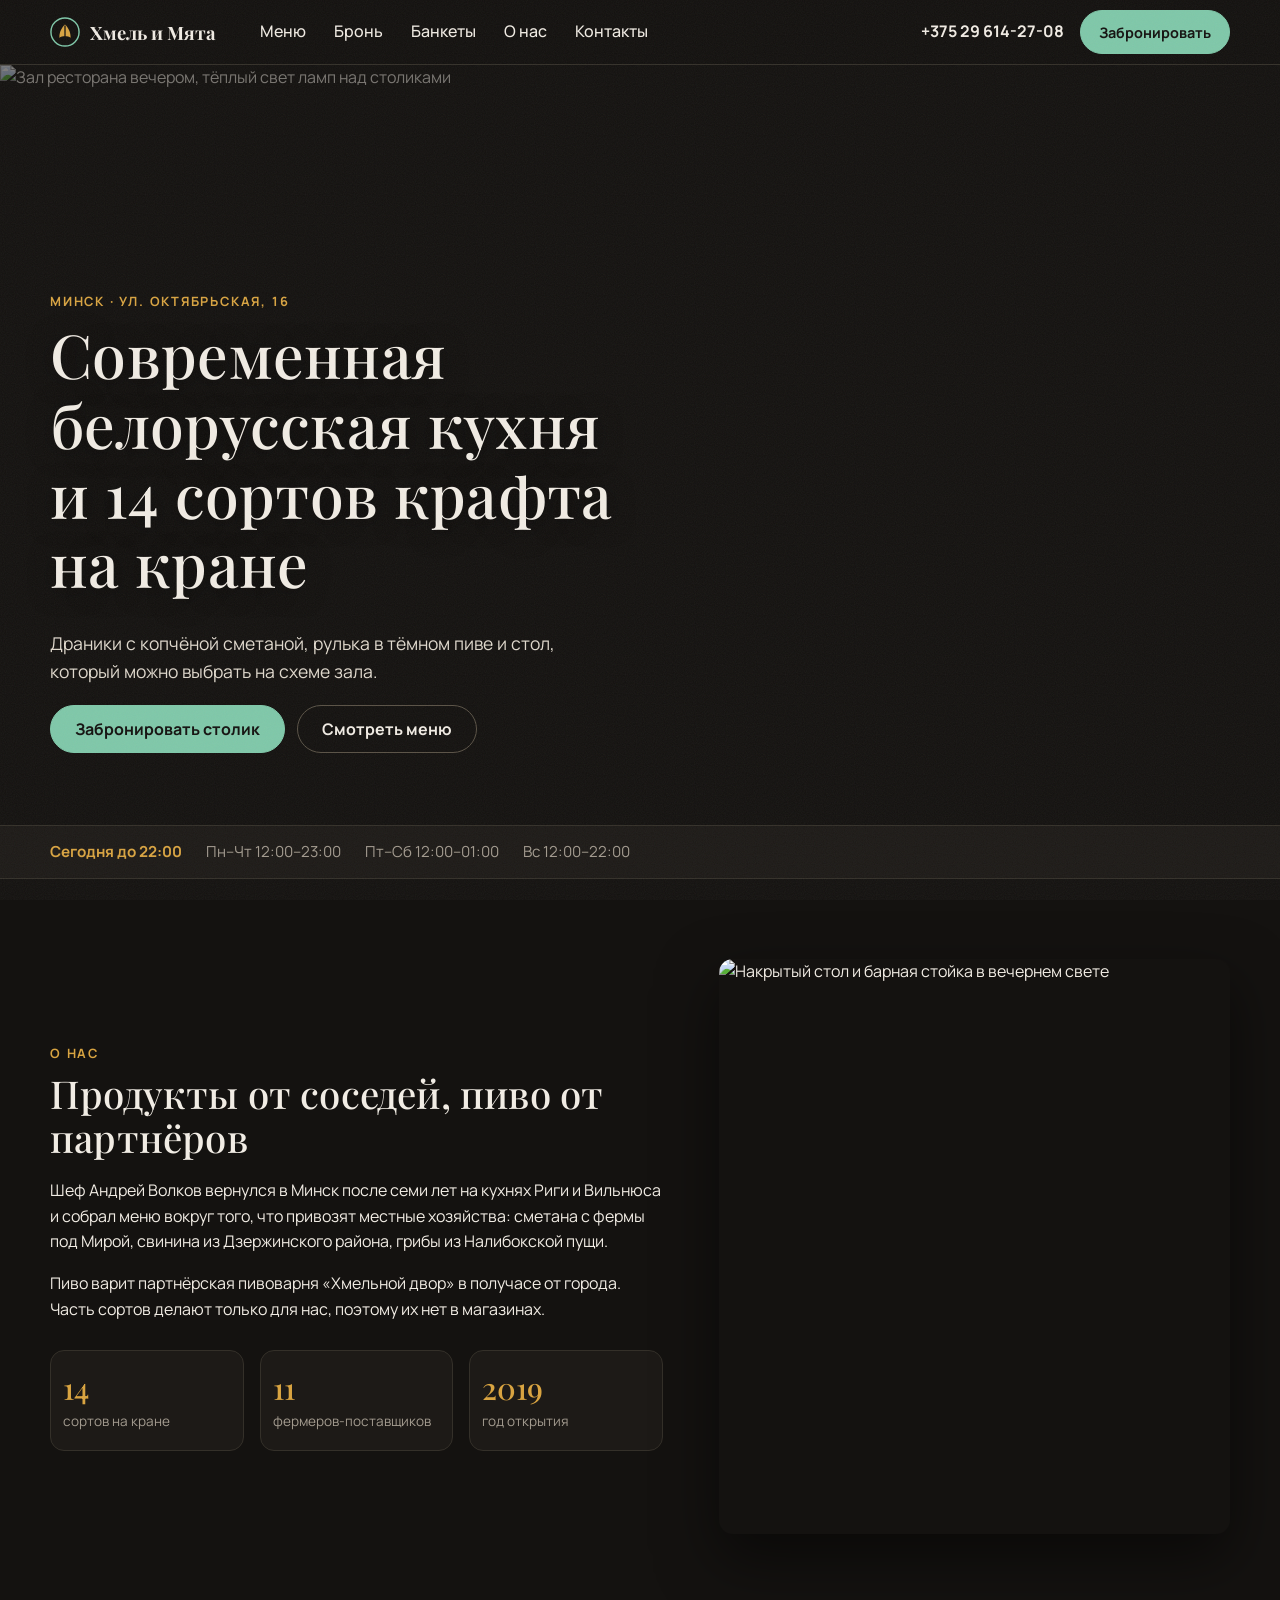
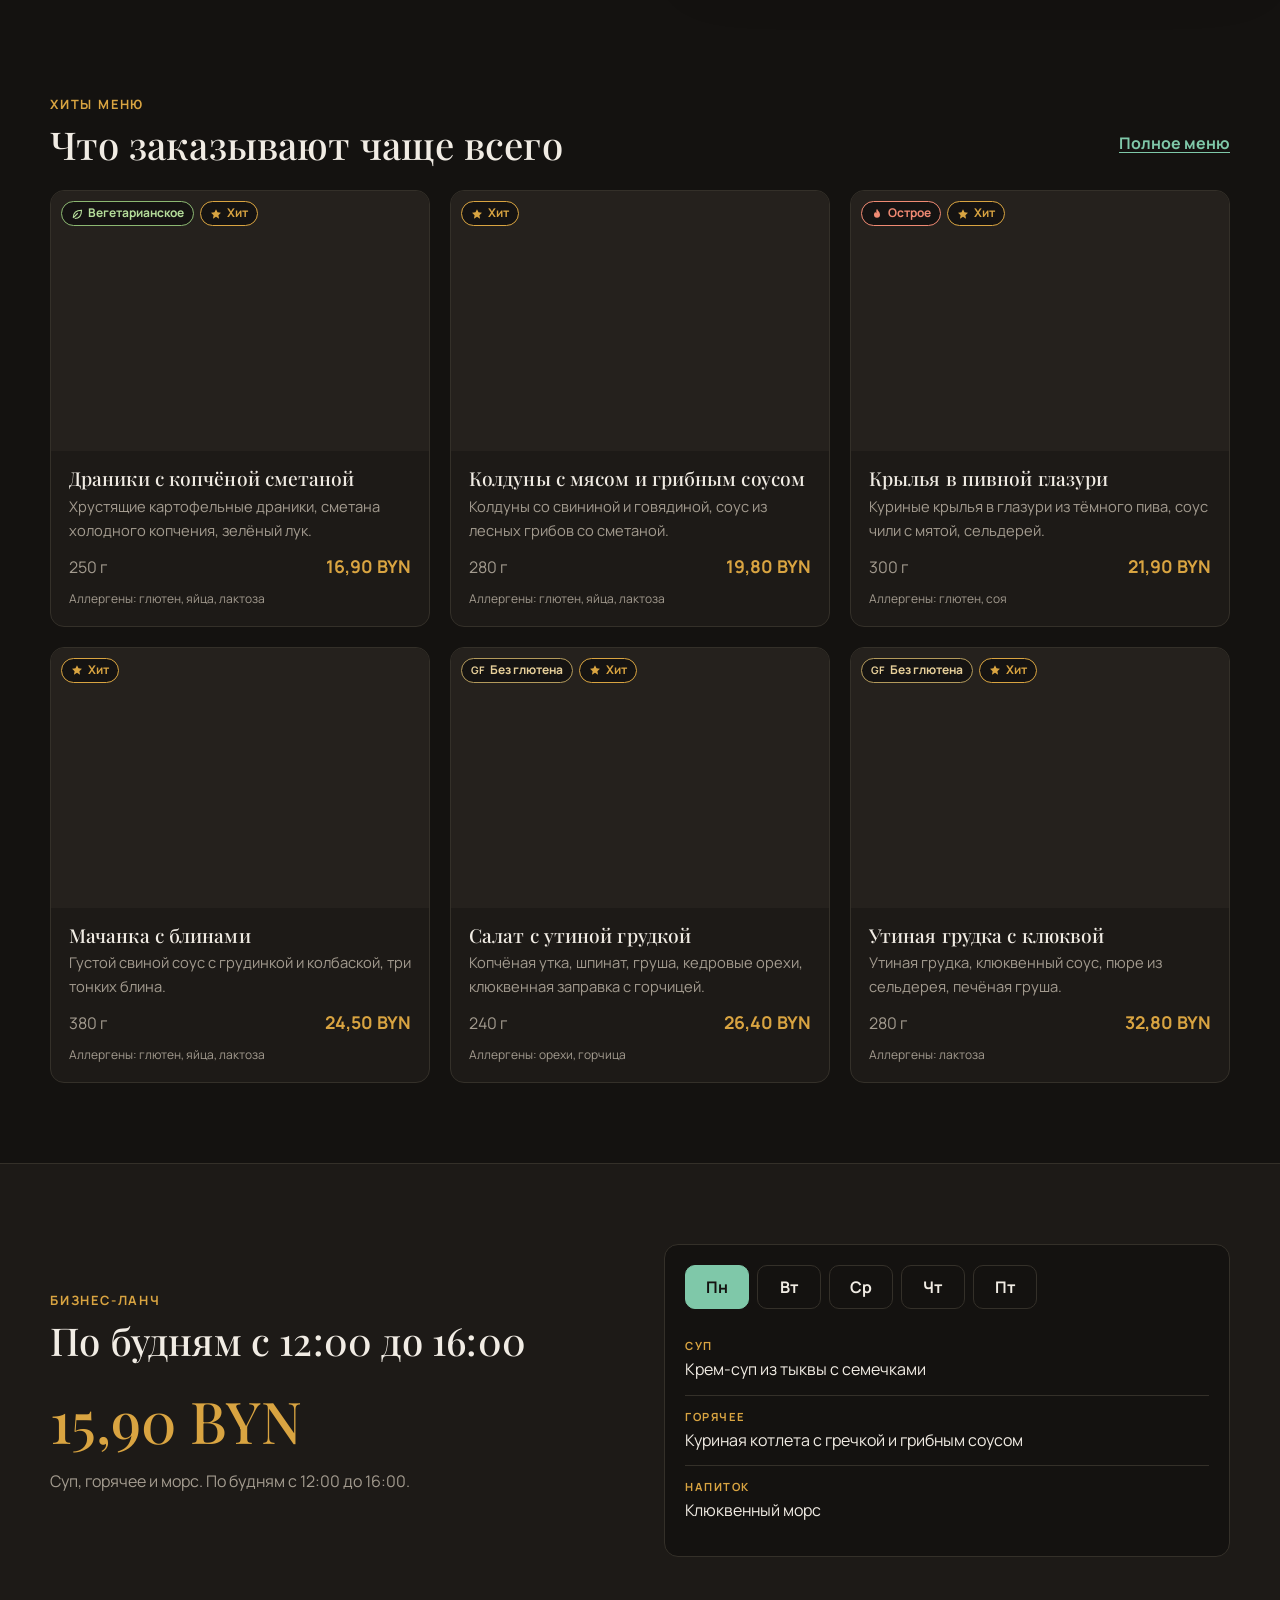
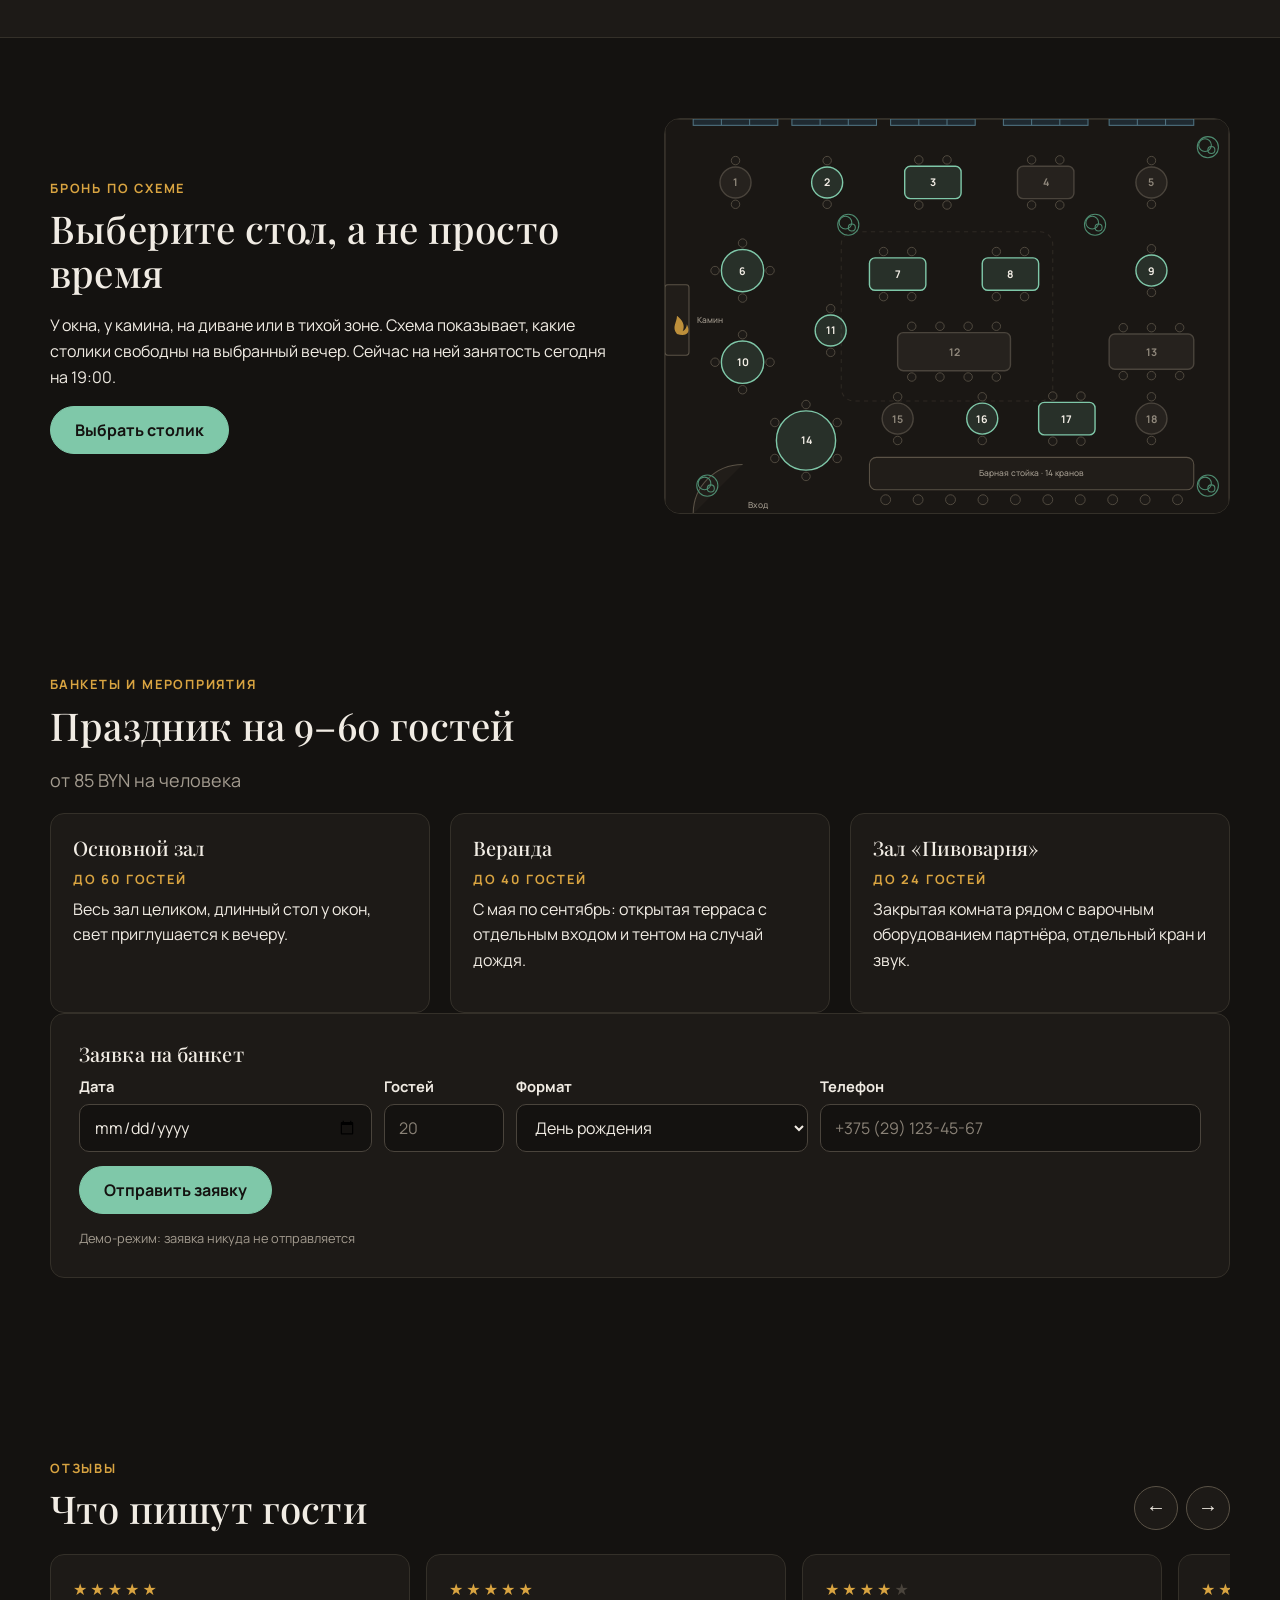
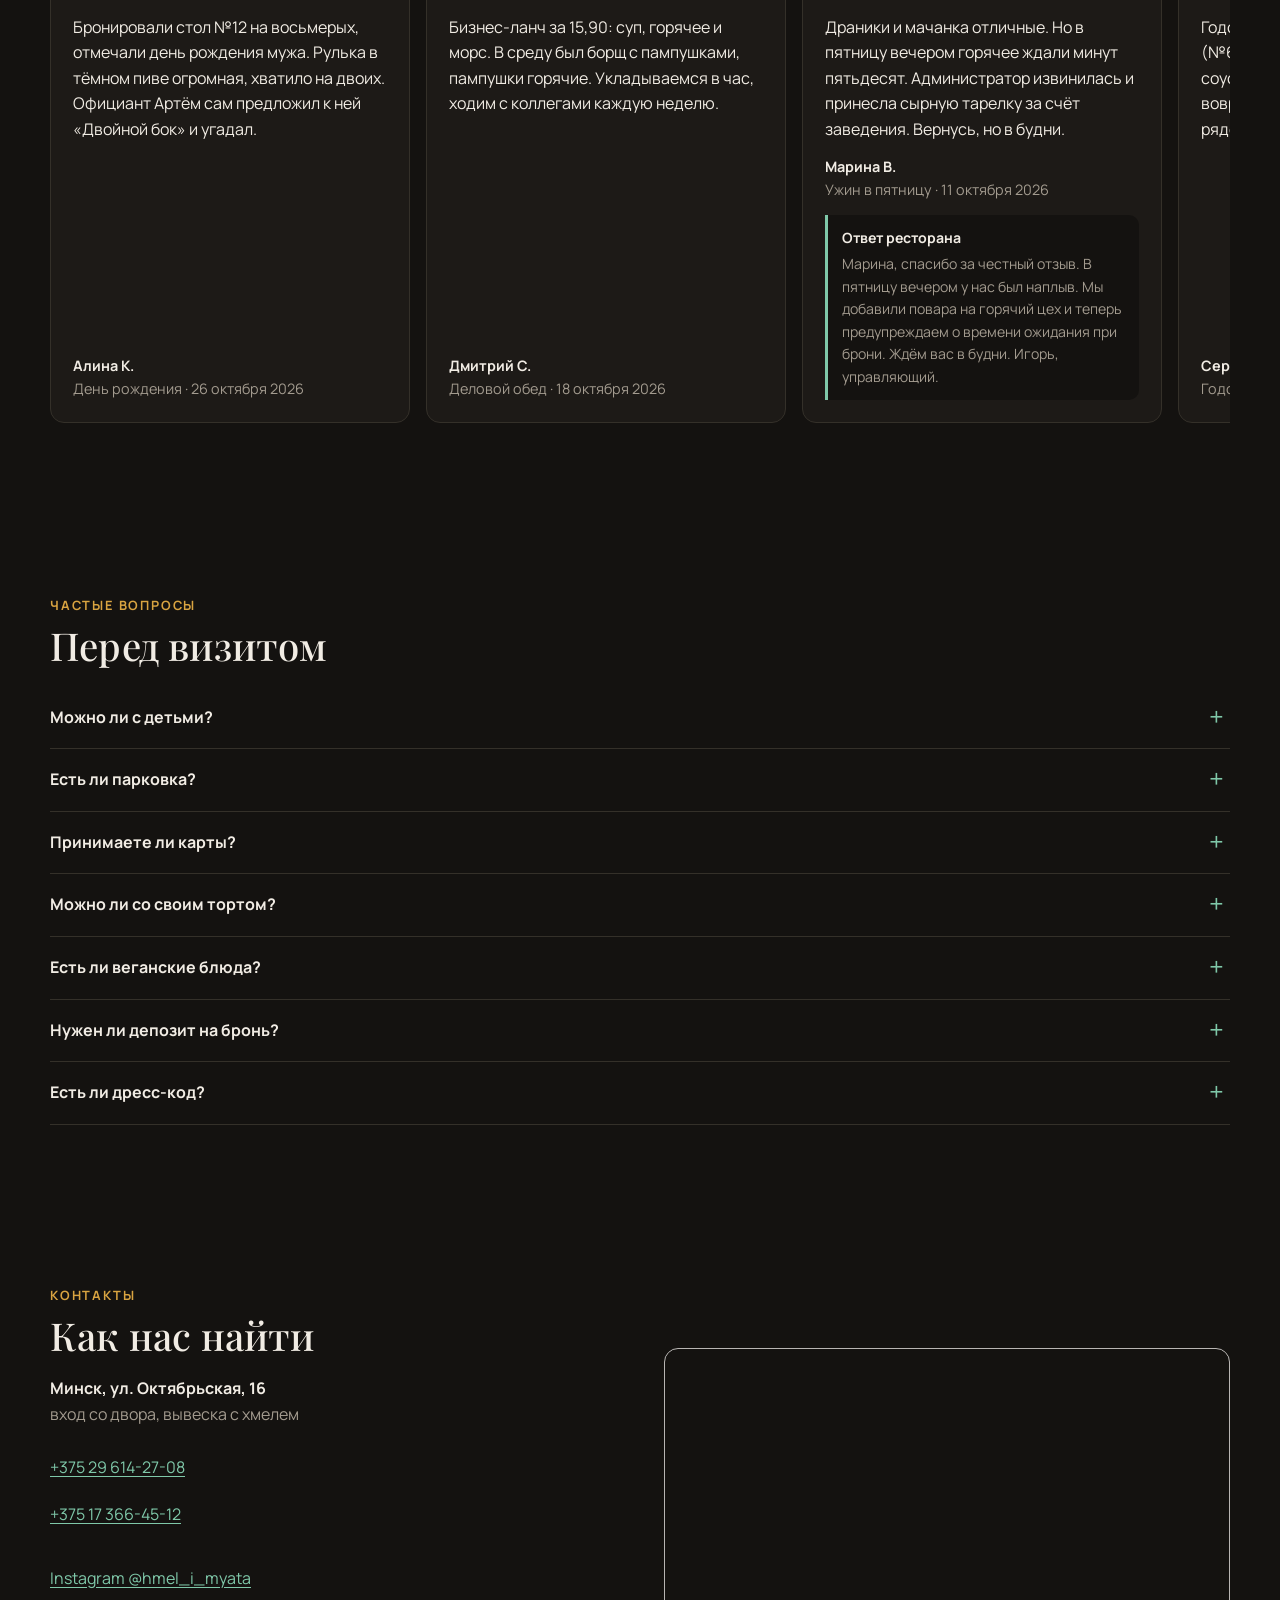
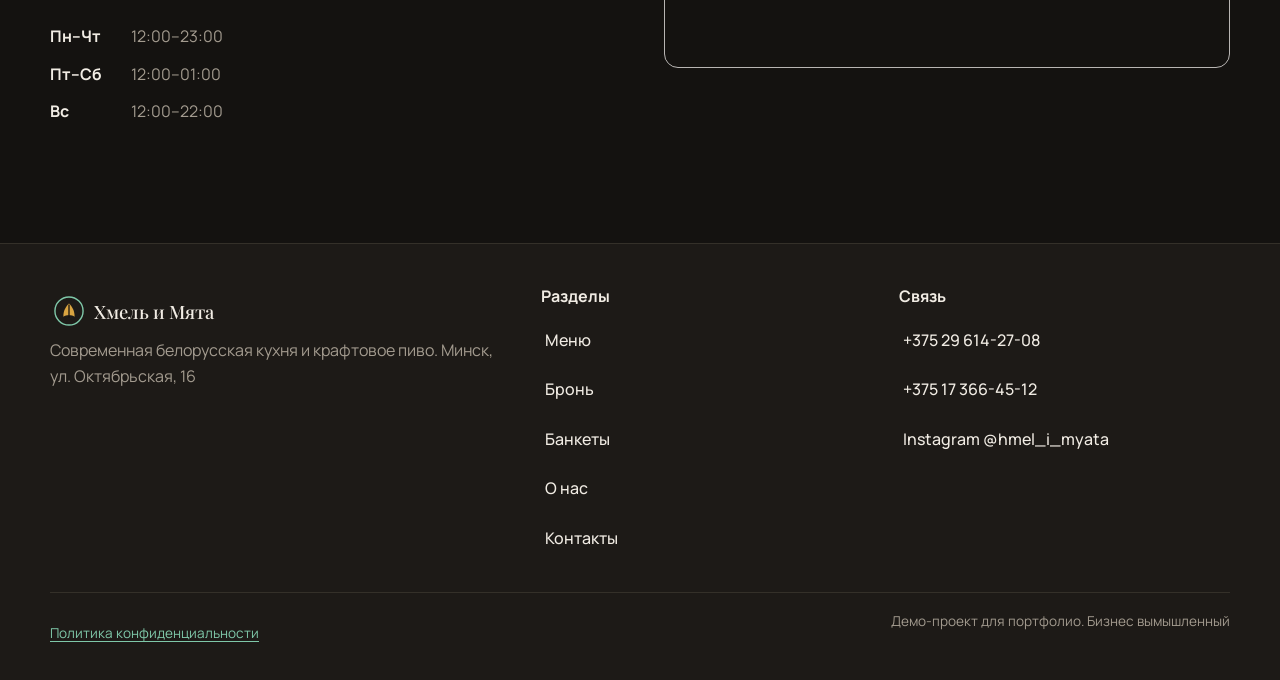
==== index.html @ 2d889b0d "Хмель и Мята: сайт ресторана с бронью по схеме зала (демо)" ====
<!doctype html>
<html lang="ru">
<head>
<meta charset="utf-8">
<meta name="viewport" content="width=device-width, initial-scale=1">
<title>Хмель и Мята — белорусская кухня и крафтовое пиво в Минске</title>
<meta name="description" content="Ресторан «Хмель и Мята» в Минске: современная белорусская кухня, 14 сортов крафтового пива на кране, бизнес-ланч и бронирование столика по схеме зала.">
<link rel="canonical" href="https://nkorshun-restaurant.netlify.app/">
<meta property="og:type" content="restaurant">
<meta property="og:locale" content="ru_RU">
<meta property="og:site_name" content="Хмель и Мята">
<meta property="og:title" content="Хмель и Мята — белорусская кухня и крафтовое пиво">
<meta property="og:description" content="14 сортов крафта на кране, современная белорусская кухня и бронь столика по схеме зала.">
<meta property="og:url" content="https://nkorshun-restaurant.netlify.app/">
<meta property="og:image" content="https://images.unsplash.com/photo-1517248135467-4c7edcad34c4?auto=format&fit=crop&w=1200&h=630&q=70">
<meta name="theme-color" content="#141210">
<link rel="icon" href="favicon.svg" type="image/svg+xml">
<link rel="preconnect" href="https://fonts.googleapis.com">
<link rel="preconnect" href="https://fonts.gstatic.com" crossorigin>
<link rel="stylesheet" href="https://fonts.googleapis.com/css2?family=Manrope:wght@400;500;700&family=Playfair+Display:wght@500;700&display=swap">
<link rel="stylesheet" href="css/styles.css">
<script type="application/ld+json">{"@context":"https://schema.org","@type":"Restaurant","name":"Хмель и Мята","url":"https://nkorshun-restaurant.netlify.app/","image":"https://images.unsplash.com/photo-1517248135467-4c7edcad34c4?auto=format&fit=crop&w=1200&h=630&q=70","servesCuisine":["Белорусская","Европейская"],"priceRange":"BYN 25-60","telephone":"+375296142708","address":{"@type":"PostalAddress","streetAddress":"ул. Октябрьская, 16","addressLocality":"Минск","addressCountry":"BY"},"geo":{"@type":"GeoCoordinates","latitude":53.9055,"longitude":27.564},"openingHoursSpecification":[{"@type":"OpeningHoursSpecification","dayOfWeek":["Monday","Tuesday","Wednesday","Thursday"],"opens":"12:00","closes":"23:00"},{"@type":"OpeningHoursSpecification","dayOfWeek":["Friday","Saturday"],"opens":"12:00","closes":"01:00"},{"@type":"OpeningHoursSpecification","dayOfWeek":"Sunday","opens":"12:00","closes":"22:00"}],"acceptsReservations":true,"hasMenu":{"@type":"Menu","name":"Меню","hasMenuSection":[{"@type":"MenuSection","name":"Холодные закуски","hasMenuItem":[{"@type":"MenuItem","name":"Сельдь с молодым картофелем","description":"Слабосолёная сельдь, тёплый картофель, красный лук, укроп, масло с горчицей.","offers":{"@type":"Offer","price":"14.20","priceCurrency":"BYN"}},{"@type":"MenuItem","name":"Сало домашнего посола","description":"Сало с чесноком и перцем, ржаной хлеб, зернистая горчица, маринованные огурцы.","offers":{"@type":"Offer","price":"13.60","priceCurrency":"BYN"}},{"@type":"MenuItem","name":"Рулет из свиной шейки с хреном","description":"Шейка, запечённая в горчице и травах, домашний хрен, квашеная капуста.","offers":{"@type":"Offer","price":"17.40","priceCurrency":"BYN"}},{"@type":"MenuItem","name":"Паштет из куриной печени","description":"Печень, сливочное масло, брусничное конфи, поджаренные тосты из ржаного хлеба.","offers":{"@type":"Offer","price":"15.80","priceCurrency":"BYN"}},{"@type":"MenuItem","name":"Запечённая свёкла с козьим сыром","description":"Свёкла, козий сыр, грецкий орех, мёд, листья руколы.","offers":{"@type":"Offer","price":"15.30","priceCurrency":"BYN"}},{"@type":"MenuItem","name":"Сырная тарелка","description":"Три белорусских сыра, мёд, виноград, грецкий орех, ржаные хлебцы.","offers":{"@type":"Offer","price":"28.90","priceCurrency":"BYN"}}]},{"@type":"MenuSection","name":"Горячие закуски","hasMenuItem":[{"@type":"MenuItem","name":"Драники с копчёной сметаной","description":"Хрустящие картофельные драники, сметана холодного копчения, зелёный лук.","offers":{"@type":"Offer","price":"16.90","priceCurrency":"BYN"}},{"@type":"MenuItem","name":"Драники с форелью","description":"Драники, слабосолёная форель, сметана с укропом, каперсы.","offers":{"@type":"Offer","price":"27.40","priceCurrency":"BYN"}},{"@type":"MenuItem","name":"Колдуны с мясом и грибным соусом","description":"Колдуны со свининой и говядиной, соус из лесных грибов со сметаной.","offers":{"@type":"Offer","price":"19.80","priceCurrency":"BYN"}},{"@type":"MenuItem","name":"Грибы в сметане в горшочке","description":"Шампиньоны и вёшенки, сметана, лук, запечённые под сырной корочкой.","offers":{"@type":"Offer","price":"15.60","priceCurrency":"BYN"}},{"@type":"MenuItem","name":"Крылья в пивной глазури","description":"Куриные крылья в глазури из тёмного пива, соус чили с мятой, сельдерей.","offers":{"@type":"Offer","price":"21.90","priceCurrency":"BYN"}},{"@type":"MenuItem","name":"Зразы с лесными грибами","description":"Картофельные зразы, начинка из грибов с луком, сметанный соус.","offers":{"@type":"Offer","price":"17.10","priceCurrency":"BYN"}}]},{"@type":"MenuSection","name":"Супы","hasMenuItem":[{"@type":"MenuItem","name":"Холодник со сметаной","description":"Свекольный кефирный суп, огурец, редис, укроп, варёное яйцо, горячий картофель.","offers":{"@type":"Offer","price":"11.40","priceCurrency":"BYN"}},{"@type":"MenuItem","name":"Мачанка с блинами","description":"Густой свиной соус с грудинкой и колбаской, три тонких блина.","offers":{"@type":"Offer","price":"24.50","priceCurrency":"BYN"}},{"@type":"MenuItem","name":"Борщ с пампушками","description":"Говяжий бульон, свёкла, томлёная говядина, чесночные пампушки, сметана.","offers":{"@type":"Offer","price":"13.90","priceCurrency":"BYN"}},{"@type":"MenuItem","name":"Крем-суп из белых грибов","description":"Белые грибы, сливки, картофель, трюфельное масло, гренки.","offers":{"@type":"Offer","price":"12.80","priceCurrency":"BYN"}},{"@type":"MenuItem","name":"Домашняя куриная лапша","description":"Бульон из фермерской курицы, яичная лапша, морковь, зелень.","offers":{"@type":"Offer","price":"11.10","priceCurrency":"BYN"}}]},{"@type":"MenuSection","name":"Салаты","hasMenuItem":[{"@type":"MenuItem","name":"Салат с утиной грудкой","description":"Копчёная утка, шпинат, груша, кедровые орехи, клюквенная заправка с горчицей.","offers":{"@type":"Offer","price":"26.40","priceCurrency":"BYN"}},{"@type":"MenuItem","name":"Тёплый салат с овощами и нутом","description":"Запечённые морковь, цукини, перец, нут, лимонная заправка, зелень.","offers":{"@type":"Offer","price":"18.50","priceCurrency":"BYN"}},{"@type":"MenuItem","name":"Цезарь с курицей","description":"Куриная грудка на гриле, ромэн, пармезан, гренки, соус цезарь.","offers":{"@type":"Offer","price":"20.30","priceCurrency":"BYN"}},{"@type":"MenuItem","name":"Салат с печёной тыквой","description":"Тыква, руккола, семечки, вяленая клюква, бальзамическая заправка.","offers":{"@type":"Offer","price":"17.20","priceCurrency":"BYN"}}]},{"@type":"MenuSection","name":"Горячее","hasMenuItem":[{"@type":"MenuItem","name":"Утиная грудка с клюквой","description":"Утиная грудка, клюквенный соус, пюре из сельдерея, печёная груша.","offers":{"@type":"Offer","price":"32.80","priceCurrency":"BYN"}},{"@type":"MenuItem","name":"Свиная рулька в тёмном пиве","description":"Рулька, томлёная 6 часов в тёмном пиве, тушёная капуста, горчица.","offers":{"@type":"Offer","price":"36.90","priceCurrency":"BYN"}},{"@type":"MenuItem","name":"Говяжья щека с корнеплодами","description":"Щека, томлёная в красном вине, пюре из пастернака и моркови.","offers":{"@type":"Offer","price":"33.40","priceCurrency":"BYN"}},{"@type":"MenuItem","name":"Судак с укропным маслом","description":"Филе судака, картофельное конфи, укропное масло, икра щуки.","offers":{"@type":"Offer","price":"31.20","priceCurrency":"BYN"}},{"@type":"MenuItem","name":"Кролик в сметане","description":"Кролик, тушёный со сметаной и луком, пюре с жареным луком.","offers":{"@type":"Offer","price":"30.50","priceCurrency":"BYN"}},{"@type":"MenuItem","name":"Куриная ножка су-вид с гречкой","description":"Куриная ножка 8 часов при низкой температуре, гречка с белыми грибами.","offers":{"@type":"Offer","price":"21.70","priceCurrency":"BYN"}},{"@type":"MenuItem","name":"Мраморная говядина на углях","description":"Стейк из белорусской мраморной говядины, печёный картофель, соус из зелёного перца.","offers":{"@type":"Offer","price":"49.90","priceCurrency":"BYN"}},{"@type":"MenuItem","name":"Перловка с лесными грибами","description":"Перловка, белые грибы и лисички, печёная тыква, жареный лук.","offers":{"@type":"Offer","price":"17.80","priceCurrency":"BYN"}},{"@type":"MenuItem","name":"Цветная капуста с ромеско","description":"Стейк из цветной капусты на гриле, соус ромеско из миндаля и печёного перца.","offers":{"@type":"Offer","price":"19.60","priceCurrency":"BYN"}}]},{"@type":"MenuSection","name":"Бургеры и паста","hasMenuItem":[{"@type":"MenuItem","name":"Бургер «Хмель»","description":"Котлета из говядины, чеддер, карамелизированный лук, пивной соус, картофель по-деревенски.","offers":{"@type":"Offer","price":"26.90","priceCurrency":"BYN"}},{"@type":"MenuItem","name":"Острый куриный бургер","description":"Куриное бедро в хрустящей панировке, соус чили, маринованные огурцы, капуста.","offers":{"@type":"Offer","price":"22.40","priceCurrency":"BYN"}},{"@type":"MenuItem","name":"Веганский бургер со свёклой","description":"Котлета из свёклы и нута, авокадо, томат, веганский майонез.","offers":{"@type":"Offer","price":"21.30","priceCurrency":"BYN"}},{"@type":"MenuItem","name":"Паста с белыми грибами","description":"Тальятелле, белые грибы, сливочный соус, пармезан.","offers":{"@type":"Offer","price":"23.60","priceCurrency":"BYN"}},{"@type":"MenuItem","name":"Паста с томлёной уткой","description":"Паппарделле, утиная ножка, вяленые томаты, розмарин.","offers":{"@type":"Offer","price":"25.20","priceCurrency":"BYN"}},{"@type":"MenuItem","name":"Тальятелле с креветками","description":"Тигровые креветки, чеснок, чили, томатный соус, петрушка.","offers":{"@type":"Offer","price":"28.40","priceCurrency":"BYN"}}]},{"@type":"MenuSection","name":"Десерты","hasMenuItem":[{"@type":"MenuItem","name":"Сырники с брусничным вареньем","description":"Сырники из фермерского творога, брусничное варенье, сметана.","offers":{"@type":"Offer","price":"13.20","priceCurrency":"BYN"}},{"@type":"MenuItem","name":"Медовик на ржаной муке","description":"Тонкие коржи, сметанный крем, мёд, грецкий орех.","offers":{"@type":"Offer","price":"11.90","priceCurrency":"BYN"}},{"@type":"MenuItem","name":"Яблочный штрудель","description":"Яблоки с корицей, тонкое тесто, ванильное мороженое.","offers":{"@type":"Offer","price":"12.60","priceCurrency":"BYN"}},{"@type":"MenuItem","name":"Крем-брюле с мятой","description":"Ванильный крем, карамельная корочка, мятное масло.","offers":{"@type":"Offer","price":"11.30","priceCurrency":"BYN"}},{"@type":"MenuItem","name":"Шоколадный фондан","description":"Горячий шоколадный кекс с жидкой серединой, мороженое из сливок.","offers":{"@type":"Offer","price":"14.70","priceCurrency":"BYN"}},{"@type":"MenuItem","name":"Сорбет из чёрной смородины","description":"Сорбет из смородины и мяты, без молочных продуктов.","offers":{"@type":"Offer","price":"8.90","priceCurrency":"BYN"}}]}]}}</script>
</head>
<body data-page="home">
<header class="header" id="site-header"></header>
<main id="main">

<section class="hero">
  <img class="hero__img" src="https://images.unsplash.com/photo-1517248135467-4c7edcad34c4?auto=format&fit=crop&w=1600&h=1000&q=70" alt="Зал ресторана вечером, тёплый свет ламп над столиками" width="1600" height="1000" fetchpriority="high">
  <div class="wrap hero__in">
    <p class="eyebrow">Минск · ул. Октябрьская, 16</p>
    <h1>Современная белорусская кухня и 14 сортов крафта на кране</h1>
    <p class="hero__lead">Драники с копчёной сметаной, рулька в тёмном пиве и стол, который можно выбрать на схеме зала.</p>
    <div class="btn-row">
      <a class="btn" href="booking.html">Забронировать столик</a>
      <a class="btn btn--ghost" href="menu.html">Смотреть меню</a>
    </div>
  </div>
</section>

<section class="hoursbar" aria-label="Часы работы">
  <div class="wrap hoursbar__in">
    <strong id="today" class="hoursbar__today">Сегодня до 23:00</strong>
    <span>Пн–Чт 12:00–23:00</span><span>Пт–Сб 12:00–01:00</span><span>Вс 12:00–22:00</span>
  </div>
</section>

<section class="section wrap about" id="about" data-reveal>
  <div class="about__text">
    <p class="eyebrow">О нас</p>
    <h2>Продукты от соседей, пиво от партнёров</h2>
    <p>Шеф Андрей Волков вернулся в Минск после семи лет на кухнях Риги и Вильнюса и собрал меню вокруг того, что привозят местные хозяйства: сметана с фермы под Мирой, свинина из Дзержинского района, грибы из Налибокской пущи.</p>
    <p>Пиво варит партнёрская пивоварня «Хмельной двор» в получасе от города. Часть сортов делают только для нас, поэтому их нет в магазинах.</p>
    <ul class="facts">
      <li><strong>14</strong><span>сортов на кране</span></li>
      <li><strong>11</strong><span>фермеров-поставщиков</span></li>
      <li><strong>2019</strong><span>год открытия</span></li>
    </ul>
  </div>
  <img class="about__img" src="https://images.unsplash.com/photo-1559339352-11d035aa65de?auto=format&fit=crop&w=800&h=900&q=70" alt="Накрытый стол и барная стойка в вечернем свете" width="800" height="900" loading="lazy">
</section>

<section class="section wrap" id="hits" data-reveal>
  <div class="section__head"><div><p class="eyebrow">Хиты меню</p><h2>Что заказывают чаще всего</h2></div><a class="link" href="menu.html">Полное меню</a></div>
  <div class="grid" id="hits-grid"></div>
</section>

<section class="section lunch" id="lunch" data-reveal>
  <div class="wrap lunch__in">
    <div>
      <p class="eyebrow">Бизнес-ланч</p>
      <h2>По будням с 12:00 до 16:00</h2>
      <p class="lunch__price" id="lunch-price">15,90 BYN</p>
      <p class="muted" id="lunch-note"></p>
    </div>
    <div class="lunch__card">
      <div role="tablist" aria-label="День недели" id="lunch-tabs" class="tabs"></div>
      <div role="tabpanel" id="lunch-panel" tabindex="0"></div>
    </div>
  </div>
</section>

<section class="section wrap preview" id="floor-section" data-reveal>
  <div class="preview__text">
    <p class="eyebrow">Бронь по схеме</p>
    <h2>Выберите стол, а не просто время</h2>
    <p>У окна, у камина, на диване или в тихой зоне. Схема показывает, какие столики свободны на выбранный вечер. Сейчас на ней занятость сегодня на 19:00.</p>
    <a class="btn" href="booking.html">Выбрать столик</a>
  </div>
  <div id="floor-preview" class="preview__floor"></div>
</section>

<section class="section wrap" id="banquets" data-reveal>
  <p class="eyebrow">Банкеты и мероприятия</p>
  <h2>Праздник на 9–60 гостей</h2>
  <p class="lead" id="banquet-from">от 85 BYN на человека</p>
  <div class="grid grid--3" id="banquet-halls"></div>
  <form class="form panel" id="banquet-form" novalidate>
    <h3>Заявка на банкет</h3>
    <div class="form__row">
      <label>Дата<input type="date" id="b-date" aria-describedby="b-date-err" required></label>
      <label>Гостей<input type="number" id="b-guests" min="9" max="60" inputmode="numeric" placeholder="20" aria-describedby="b-guests-err" required></label>
      <label>Формат<select id="b-format"></select></label>
      <label>Телефон<input type="tel" id="b-phone" inputmode="tel" autocomplete="tel" placeholder="+375 (29) 123-45-67" aria-describedby="b-phone-err" required></label>
    </div>
    <p class="err" id="b-date-err" role="alert"></p><p class="err" id="b-guests-err" role="alert"></p><p class="err" id="b-phone-err" role="alert"></p>
    <button class="btn" type="submit">Отправить заявку</button>
    <p class="demo">Демо-режим: заявка никуда не отправляется</p>
    <p class="ok" id="banquet-ok" role="status" hidden></p>
  </form>
</section>

<section class="section wrap" id="reviews-section" data-reveal>
  <div class="section__head"><div><p class="eyebrow">Отзывы</p><h2>Что пишут гости</h2></div>
    <div class="arrows"><button type="button" class="round" data-rv="-1" aria-label="Назад">&larr;</button><button type="button" class="round" data-rv="1" aria-label="Вперёд">&rarr;</button></div></div>
  <div class="reviews" id="reviews" tabindex="0" role="region" aria-label="Отзывы гостей, прокручиваются по горизонтали"></div>
</section>

<section class="section wrap faq" id="faq-section" data-reveal>
  <p class="eyebrow">Частые вопросы</p>
  <h2>Перед визитом</h2>
  <div id="faq"></div>
</section>

<section class="section wrap contacts" id="contacts" data-reveal>
  <div>
    <p class="eyebrow">Контакты</p>
    <h2>Как нас найти</h2>
    <address>
      <p><strong>Минск, ул. Октябрьская, 16</strong><br><span class="muted">вход со двора, вывеска с хмелем</span></p>
      <p><a href="tel:+375296142708">+375 29 614-27-08</a><br><a href="tel:+375173664512">+375 17 366-45-12</a></p>
      <p><a href="https://www.instagram.com/" target="_blank" rel="noopener noreferrer">Instagram @hmel_i_myata</a></p>
    </address>
    <table class="hours"><caption class="sr-only">Часы работы</caption><tbody>
      <tr><th scope="row">Пн–Чт</th><td>12:00–23:00</td></tr>
      <tr><th scope="row">Пт–Сб</th><td>12:00–01:00</td></tr>
      <tr><th scope="row">Вс</th><td>12:00–22:00</td></tr>
    </tbody></table>
  </div>
  <iframe class="map" title="Карта OpenStreetMap: ул. Октябрьская, 16, Минск" loading="lazy" src="https://www.openstreetmap.org/export/embed.html?bbox=27.5500%2C53.8990%2C27.5780%2C53.9120&amp;layer=mapnik&amp;marker=53.9055%2C27.5640"></iframe>
</section>

</main>
<footer class="footer" id="site-footer"></footer>
<script type="module" src="js/home.js"></script>
</body>
</html>
---- css/styles.css ----
/* Хмель и Мята: тёмный тёплый вечер. Mobile-first: 480 / 768 / 1024 / 1280 */
:root {
  --bg: #141210; --surface: #1d1a17; --surface2: #25211d; --line: #343029;
  --text: #f1ece4; --muted: #a39b8f; --mint: #7fc8a9; --amber: #d9a441; --danger: #f08a73;
  --serif: "Playfair Display", Georgia, "Times New Roman", serif;
  --sans: "Manrope", system-ui, -apple-system, "Segoe UI", Arial, sans-serif;
  --hh: 64px; --r: 14px;
}
*, *::before, *::after { box-sizing: border-box; }
html { scroll-behavior: smooth; overflow-x: clip; -webkit-text-size-adjust: 100%; }
body { margin: 0; background: var(--bg); color: var(--text); font: 400 1rem/1.6 var(--sans); overflow-x: clip; }
body::before { /* лёгкая зернистость фона */
  content: ""; position: fixed; inset: 0; z-index: 100; pointer-events: none; opacity: .06;
  background-image: url("data:image/svg+xml,%3Csvg xmlns='http://www.w3.org/2000/svg' width='160' height='160'%3E%3Cfilter id='n'%3E%3CfeTurbulence type='fractalNoise' baseFrequency='.9' numOctaves='2' stitchTiles='stitch'/%3E%3C/filter%3E%3Crect width='100%25' height='100%25' filter='url(%23n)'/%3E%3C/svg%3E");
}
body.no-scroll { overflow: hidden; }
img, svg { max-width: 100%; }
a { color: var(--mint); text-underline-offset: 3px; }
a:hover { color: #a5ddc5; }
h1, h2, h3 { font-family: var(--serif); font-weight: 500; line-height: 1.15; margin: 0 0 .5em; letter-spacing: .005em; }
h1 { font-size: clamp(2rem, 7vw, 3.8rem); }
h2 { font-size: clamp(1.6rem, 4.5vw, 2.4rem); }
h3, .h3 { font-size: 1.25rem; font-family: var(--serif); }
p { margin: 0 0 1em; }
:focus-visible { outline: 3px solid var(--amber); outline-offset: 2px; border-radius: 4px; }
.wrap { width: min(1180px, calc(100% - 32px)); margin-inline: auto; }
.muted { color: var(--muted); }
.small { font-size: .875rem; }
.sr-only { position: absolute; width: 1px; height: 1px; overflow: hidden; clip: rect(0 0 0 0); white-space: nowrap; }
.eyebrow { font-size: .8rem; letter-spacing: .14em; text-transform: uppercase; color: var(--amber); font-weight: 700; margin: 0 0 .6em; }
.lead { font-size: 1.125rem; color: var(--muted); max-width: 60ch; }
.skip { position: absolute; left: 8px; top: -60px; background: var(--amber); color: #141210; padding: 10px 14px; border-radius: 8px; z-index: 300; }
.skip:focus { top: 8px; }
.link-btn { background: none; border: 0; padding: 12px 0; color: var(--mint); text-decoration: underline; text-underline-offset: 3px; font: inherit; cursor: pointer; }
.link { font-weight: 700; display: inline-block; padding: 10px 0; }

/* кнопки */
.btn { display: inline-flex; align-items: center; justify-content: center; min-height: 48px; padding: 0 24px; border-radius: 999px; border: 1.5px solid var(--mint); background: var(--mint); color: #141210; font: 700 1rem var(--sans); text-decoration: none; cursor: pointer; transition: background .2s, transform .2s, box-shadow .2s; }
.btn:hover { background: #9bd9bf; color: #141210; box-shadow: 0 6px 24px rgba(127, 200, 169, .25); transform: translateY(-1px); }
.btn--ghost { background: transparent; color: var(--text); border-color: #5a5246; }
.btn--ghost:hover { background: var(--surface2); color: var(--text); box-shadow: none; }
.btn--sm { min-height: 44px; padding: 0 18px; font-size: .9rem; }
.btn:disabled { opacity: .45; cursor: not-allowed; transform: none; box-shadow: none; }
.btn-row { display: flex; flex-wrap: wrap; gap: 12px; margin-top: 20px; }
.btn-row--split { justify-content: space-between; }
.round { width: 44px; height: 44px; border-radius: 50%; border: 1.5px solid #5a5246; background: var(--surface); color: var(--text); font-size: 1.25rem; cursor: pointer; }
.round:hover:not(:disabled) { border-color: var(--mint); }
.round:disabled { opacity: .35; cursor: not-allowed; }

/* шапка */
.header { position: sticky; top: 0; z-index: 50; background: rgba(20, 18, 16, .92); backdrop-filter: blur(10px); border-bottom: 1px solid var(--line); }
.header__in { width: min(1180px, calc(100% - 32px)); margin-inline: auto; height: var(--hh); display: flex; align-items: center; gap: 16px; }
.logo { display: inline-flex; align-items: center; min-height: 44px; gap: 10px; color: var(--text); text-decoration: none; font: 700 1.15rem var(--serif); white-space: nowrap; }
.logo:hover { color: var(--text); }
.nav { display: none; position: absolute; top: var(--hh); left: 0; right: 0; flex-direction: column; background: var(--surface); border-bottom: 1px solid var(--line); padding: 8px 16px 16px; }
.nav.open { display: flex; }
.nav a, .footer__in a { color: var(--text); text-decoration: none; padding: 12px 4px; font-weight: 500; }
.nav a:hover, .nav a[aria-current] { color: var(--mint); }
.header__tel { display: none; color: var(--text); text-decoration: none; font-weight: 700; white-space: nowrap; }
.header__cta { margin-left: auto; }
.burger { flex: none; width: 44px; height: 44px; border: 1px solid var(--line); border-radius: 10px; background: transparent; display: grid; place-content: center; gap: 5px; cursor: pointer; }
.burger span { display: block; width: 20px; height: 2px; background: var(--text); }

/* hero */
.hero { position: relative; min-height: min(86vh, 760px); display: flex; align-items: flex-end; padding: 96px 0 48px; isolation: isolate; }
.hero__img { position: absolute; inset: 0; width: 100%; height: 100%; object-fit: cover; z-index: -2; }
.hero::after { content: ""; position: absolute; inset: 0; z-index: -1; background: linear-gradient(180deg, rgba(20, 18, 16, .55) 0%, rgba(20, 18, 16, .55) 40%, var(--bg) 100%); }
.hero__in { max-width: 1180px; }
.hero h1 { max-width: 16ch; text-shadow: 0 2px 24px rgba(0, 0, 0, .5); }
.hero__lead { font-size: 1.1rem; max-width: 52ch; color: #e0d9cd; }
.hoursbar { background: var(--surface); border-block: 1px solid var(--line); }
.hoursbar__in { display: flex; flex-wrap: wrap; gap: 6px 24px; padding: 14px 0; color: var(--muted); font-size: .95rem; }
.hoursbar__today { color: var(--amber); }

/* секции */
.section { padding: 56px 0; }
.section__head { display: flex; justify-content: space-between; align-items: flex-end; gap: 16px; flex-wrap: wrap; margin-bottom: 24px; }
.section__head h2 { margin: 0; }
@media (scripting: enabled) {
  [data-reveal] { opacity: 0; transform: translateY(28px); transition: opacity .8s ease, transform .8s ease; }
  [data-reveal].in { opacity: 1; transform: none; }
}
.about { display: grid; gap: 28px; }
.about__img { width: 100%; height: auto; border-radius: var(--r); box-shadow: 0 24px 60px rgba(0, 0, 0, .5); aspect-ratio: 8 / 9; object-fit: cover; }
.facts { list-style: none; padding: 0; margin: 28px 0 0; display: grid; grid-template-columns: repeat(3, 1fr); gap: 12px; }
.facts li { background: var(--surface); border: 1px solid var(--line); border-radius: var(--r); padding: 16px 12px; }
.facts strong { display: block; font: 500 1.9rem var(--serif); color: var(--amber); }
.facts span { color: var(--muted); font-size: .85rem; }

/* сетки и карточки */
.grid { display: grid; gap: 20px; grid-template-columns: 1fr; }
.card { background: var(--surface); border: 1px solid var(--line); border-radius: var(--r); padding: 22px; }
.dish { position: relative; display: flex; flex-direction: column; background: var(--surface); border: 1px solid var(--line); border-radius: var(--r); overflow: hidden; transition: transform .3s, box-shadow .3s, border-color .3s; }
.dish:hover, .dish:focus-within { transform: translateY(-4px); border-color: #4a443c; box-shadow: 0 18px 40px rgba(0, 0, 0, .45), 0 0 0 1px rgba(217, 164, 65, .15); }
.dish__img { position: relative; aspect-ratio: 16 / 11; overflow: hidden; background: var(--surface2); }
.dish__img img { width: 100%; height: 100%; object-fit: cover; transition: transform .6s; }
.dish:hover .dish__img img { transform: scale(1.06); }
.img-fail { visibility: hidden; }
.dish__tags { position: absolute; left: 10px; top: 10px; right: 10px; display: flex; flex-wrap: wrap; gap: 6px; }
.dish__tags--static { position: static; margin-bottom: 12px; }
.tag { display: inline-flex; align-items: center; gap: 5px; padding: 3px 9px; border-radius: 999px; background: rgba(20, 18, 16, .88); border: 1px solid #5a5246; font-size: .75rem; font-weight: 700; line-height: 1.4; }
.tag b { font-size: .65rem; letter-spacing: .04em; }
.tag--hit { color: var(--amber); border-color: var(--amber); }
.tag--new { color: var(--mint); border-color: var(--mint); }
.tag--spicy { color: var(--danger); border-color: var(--danger); }
.tag--veg, .tag--vegan { color: #b5dd9a; border-color: #8cb872; }
.tag--gf { color: #e6cf9a; border-color: #b39a5c; }
.dish__body { padding: 16px 18px 18px; display: flex; flex-direction: column; flex: 1; }
.dish__body h3 { margin: 0 0 .3em; font-size: 1.2rem; }
.dish__open { all: unset; cursor: pointer; }
.dish__open::after { content: ""; position: absolute; inset: 0; }
.dish__open:focus-visible { outline: 3px solid var(--amber); outline-offset: 4px; }
.dish__desc { color: var(--muted); font-size: .92rem; flex: 1; margin-bottom: .8em; }
.dish__meta { display: flex; justify-content: space-between; align-items: baseline; gap: 12px; margin: 0 0 .5em; }
.price { font: 700 1.1rem var(--sans); color: var(--amber); white-space: nowrap; }
.dish__all { font-size: .75rem; color: var(--muted); margin: 0; }

/* бизнес-ланч */
.lunch { background: var(--surface); border-block: 1px solid var(--line); }
.lunch__in { display: grid; gap: 28px; }
.lunch__price { font: 500 clamp(2.4rem, 8vw, 3.6rem) var(--serif); color: var(--amber); margin: 0 0 .2em; }
.lunch__card { background: var(--bg); border: 1px solid var(--line); border-radius: var(--r); padding: 20px; }
.tabs { display: flex; gap: 8px; margin-bottom: 16px; }
.tabs [role=tab] { flex: 1; min-width: 44px; min-height: 44px; border-radius: 10px; border: 1px solid var(--line); background: transparent; color: var(--text); font: 700 1rem var(--sans); cursor: pointer; }
.tabs [role=tab][aria-selected=true] { background: var(--mint); color: #141210; border-color: var(--mint); }
.lunch__list { list-style: none; padding: 0; margin: 0; }
.lunch__list li { padding: 12px 0; border-bottom: 1px solid var(--line); }
.lunch__list li:last-child { border: 0; }
.lunch__list .eyebrow { display: block; margin: 0 0 2px; font-size: .7rem; }

/* превью схемы */
.preview { display: grid; gap: 28px; align-items: center; }

/* формы */
.panel { background: var(--surface); border: 1px solid var(--line); border-radius: var(--r); padding: 22px; margin-bottom: 20px; }
.form label, .fs { display: block; font-weight: 700; font-size: .92rem; margin-bottom: 14px; }
.form__row { display: grid; gap: 12px; grid-template-columns: 1fr; }
input, select, textarea { display: block; width: 100%; min-height: 48px; margin-top: 6px; padding: 10px 14px; background: var(--bg); color: var(--text); border: 1.5px solid #4a443c; border-radius: 10px; font: 400 1rem var(--sans); }
textarea { resize: vertical; }
input::placeholder, textarea::placeholder { color: #8a8277; }
input:hover, select:hover, textarea:hover { border-color: #6a6256; }
input[aria-invalid=true], textarea[aria-invalid=true] { border-color: var(--danger); }
.err { color: var(--danger); font-size: .85rem; min-height: 0; margin: -6px 0 10px; }
.err:empty { display: none; }
.ok { color: var(--mint); margin-top: 14px; }
.check { display: flex !important; gap: 12px; align-items: flex-start; font-weight: 400 !important; }
.check input { width: 22px; height: 22px; min-height: 0; margin: 2px 0 0; accent-color: var(--mint); flex: none; }
.demo { color: var(--muted); font-size: .8rem; margin: 14px 0 0; }
fieldset.fs { border: 0; padding: 0; margin: 0 0 22px; }
legend, .legend { padding: 0; font-weight: 700; font-size: .92rem; margin-bottom: 8px; }

/* отзывы */
.reviews { display: flex; gap: 16px; overflow-x: auto; scroll-snap-type: x mandatory; padding-bottom: 12px; -webkit-overflow-scrolling: touch; }
.review { flex: 0 0 min(86%, 380px); scroll-snap-align: start; background: var(--surface); border: 1px solid var(--line); border-radius: var(--r); padding: 22px; display: flex; flex-direction: column; }
.stars { color: var(--amber); letter-spacing: 3px; }
.stars__off { color: #4a443c; }
.review__text { flex: 1; margin: 12px 0; }
.review__who { margin: 0; display: flex; flex-direction: column; font-size: .9rem; }
.review__reply { margin-top: 14px; padding: 12px 14px; border-left: 3px solid var(--mint); background: var(--bg); border-radius: 0 10px 10px 0; font-size: .88rem; }
.review__reply p { margin: 4px 0 0; color: var(--muted); }
.arrows { display: flex; gap: 8px; }

/* FAQ */
.faq details { border-bottom: 1px solid var(--line); }
.faq summary { cursor: pointer; padding: 18px 40px 18px 0; font-weight: 700; list-style: none; position: relative; min-height: 48px; }
.faq summary::-webkit-details-marker { display: none; }
.faq summary::after { content: "+"; position: absolute; right: 6px; top: 12px; font: 400 1.6rem var(--sans); color: var(--mint); transition: transform .25s; }
.faq details[open] summary::after { transform: rotate(45deg); }
.faq details p { color: var(--muted); padding-bottom: 18px; max-width: 70ch; }

/* контакты */
.contacts { display: grid; gap: 28px; }
.contacts a { display: inline-block; padding: 11px 0; }
address { font-style: normal; }
.hours { border-collapse: collapse; margin-top: 8px; }
.hours th { text-align: left; padding: 6px 28px 6px 0; font-weight: 700; }
.hours td { color: var(--muted); }
.map { width: 100%; min-height: 320px; border: 1px solid var(--line); border-radius: var(--r); filter: grayscale(.4) invert(.9) hue-rotate(160deg) contrast(.85); }

/* футер */
.footer { margin-top: 32px; background: var(--surface); border-top: 1px solid var(--line); padding: 40px 0 24px; }
.footer__in { display: grid; gap: 28px; padding-bottom: 28px; }
.footer__in > div { display: flex; flex-direction: column; align-items: flex-start; }
.footer__h { font-weight: 700; margin: 0 0 6px; }
.footer__bottom { display: flex; flex-direction: column; gap: 8px; border-top: 1px solid var(--line); padding-top: 18px; color: var(--muted); font-size: .85rem; }

/* страницы */
.pagehead { padding: 40px 0 8px; }
.notfound { padding: 80px 0; min-height: 60vh; }

/* меню */
.filters { background: var(--surface); border: 1px solid var(--line); border-radius: var(--r); padding: 18px; margin-bottom: 20px; }
.filters__h { font-weight: 700; font-size: .85rem; margin: 14px 0 8px; color: var(--muted); }
.search input { margin: 0; }
.chips { display: flex; flex-wrap: wrap; gap: 8px; }
.chip { min-height: 44px; padding: 0 16px; border-radius: 999px; border: 1.5px solid #4a443c; background: transparent; color: var(--text); font: 500 .9rem var(--sans); cursor: pointer; transition: background .2s, border-color .2s; }
.chip:hover { border-color: var(--mint); }
.chip[aria-pressed=true], .slot[aria-pressed=true], .cal__day[aria-pressed=true], .seg[aria-pressed=true], .tbtn[aria-pressed=true] { background: var(--mint); color: #141210; border-color: var(--mint); }
[data-al][aria-pressed=true] { background: var(--danger); border-color: var(--danger); color: #141210; text-decoration: line-through; }
.filters__foot { display: flex; justify-content: space-between; gap: 12px; align-items: center; margin-top: 14px; flex-wrap: wrap; }
.filters__foot p { margin: 0; }
.catnav { position: sticky; top: var(--hh); z-index: 40; display: flex; gap: 8px; overflow-x: auto; padding: 10px 16px; background: rgba(20, 18, 16, .95); backdrop-filter: blur(8px); border-bottom: 1px solid var(--line); scrollbar-width: thin; }
.catnav a { flex: none; padding: 10px 16px; border-radius: 999px; color: var(--muted); text-decoration: none; font-weight: 700; font-size: .9rem; border: 1px solid transparent; white-space: nowrap; }
.catnav a[aria-current] { color: var(--amber); border-color: var(--amber); }
.menu-cat { padding-top: 32px; scroll-margin-top: 130px; }
#beer { scroll-margin-top: 130px; }
.empty { padding: 60px 0; text-align: center; color: var(--muted); }
.beer { background: var(--surface); border: 1px solid var(--line); border-radius: var(--r); padding: 18px; transition: border-color .3s; }
.beer:hover { border-color: var(--amber); }
.beer__top { display: flex; justify-content: space-between; align-items: baseline; gap: 10px; }
.beer h3 { margin: 0; font-size: 1.15rem; }
.beer__abv { color: var(--amber); font-weight: 700; }
.beer__price { display: flex; gap: 20px; margin: 10px 0 0; }
.beer__price b { color: var(--amber); margin-left: 4px; }

/* модалка */
.modal { position: fixed; inset: 0; z-index: 200; display: grid; place-items: center; padding: 16px; background: rgba(8, 7, 6, .78); overflow-y: auto; animation: fade .25s; }
.modal__box { position: relative; width: min(560px, 100%); max-height: calc(100vh - 32px); overflow-y: auto; background: var(--surface); border: 1px solid #4a443c; border-radius: 18px; padding: 24px; box-shadow: 0 30px 80px rgba(0, 0, 0, .6); animation: rise .3s; }
.modal__box--wide { width: min(880px, 100%); padding: 0; }
.modal__close { position: absolute; right: 10px; top: 10px; z-index: 2; width: 44px; height: 44px; border-radius: 50%; border: 0; background: rgba(20, 18, 16, .85); color: var(--text); font-size: 1.6rem; cursor: pointer; }
.modal__img { width: 100%; height: auto; display: block; aspect-ratio: 1000 / 640; object-fit: cover; }
.modal__text { padding: 22px; }
.modal__box--wide .modal__body { display: block; }
.pairing { background: var(--bg); border-left: 3px solid var(--amber); padding: 12px 16px; border-radius: 0 10px 10px 0; margin: 14px 0 18px; }
.pairing p { margin: 0 0 4px; }
@keyframes fade { from { opacity: 0; } }
@keyframes rise { from { opacity: 0; transform: translateY(16px); } }

/* бронирование */
.booking { display: grid; gap: 20px; padding-bottom: 32px; }
.steps { list-style: none; display: flex; gap: 6px; padding: 0; margin: 0 0 16px; counter-reset: s; }
.steps li { flex: 1; counter-increment: s; padding: 10px 6px; border-bottom: 3px solid var(--line); color: var(--muted); font-size: .85rem; font-weight: 700; text-align: center; }
.steps li::before { content: counter(s) ". "; }
.steps li.on { color: var(--amber); border-color: var(--amber); }
.steps li.done { color: var(--mint); border-color: var(--mint); }
.step[hidden], [hidden] { display: none !important; }
.cal { display: grid; grid-template-columns: repeat(7, 1fr); gap: 4px; }
.cal__h { text-align: center; font-size: .75rem; color: var(--muted); padding: 4px 0; text-transform: uppercase; }
.cal__day { min-height: 46px; border-radius: 10px; border: 1px solid var(--line); background: var(--bg); color: var(--text); font: 700 .95rem var(--sans); cursor: pointer; display: flex; flex-direction: column; align-items: center; justify-content: center; line-height: 1.1; padding: 2px; }
.cal__day small { font-size: .6rem; font-weight: 500; opacity: .85; text-transform: uppercase; }
.cal__day:hover:not(:disabled) { border-color: var(--mint); }
.cal__day:disabled { opacity: .3; cursor: not-allowed; border-color: transparent; }
.slots { display: flex; flex-wrap: wrap; gap: 8px; }
.slot { min-height: 44px; min-width: 72px; border-radius: 10px; border: 1.5px solid #4a443c; background: transparent; color: var(--text); font: 700 .95rem var(--sans); cursor: pointer; }
.slot:hover { border-color: var(--mint); }
.stepper { display: flex; align-items: center; gap: 16px; }
.stepper output { min-width: 2ch; text-align: center; font: 500 1.8rem var(--serif); }
.seg-row { display: flex; gap: 8px; flex-wrap: wrap; margin-bottom: 10px; }
.seg { min-height: 44px; padding: 0 20px; border-radius: 999px; border: 1.5px solid #4a443c; background: transparent; color: var(--text); font: 700 .95rem var(--sans); cursor: pointer; }
.seg[aria-disabled=true] { opacity: .5; cursor: not-allowed; }
.note { color: var(--amber); font-size: .9rem; margin: 0 0 10px; }
.note:empty { display: none; }
.legend-list { list-style: none; display: flex; flex-wrap: wrap; gap: 6px 18px; padding: 0; margin: 12px 0; font-size: .85rem; color: var(--muted); }
.dot { display: inline-block; width: 12px; height: 12px; border-radius: 50%; margin-right: 6px; vertical-align: -1px; border: 2px solid var(--mint); }
.dot--free { background: rgba(127, 200, 169, .25); }
.dot--sel { background: var(--amber); border-color: var(--amber); box-shadow: 0 0 8px var(--amber); }
.dot--busy { background: #26221e; border-color: #4a443c; }
.dot--dim { border-style: dashed; border-color: #5f7f70; }
.alt { margin-top: 16px; }
.alt summary { cursor: pointer; font-weight: 700; padding: 10px 0; min-height: 44px; }
.alt ul { list-style: none; padding: 0; margin: 0; display: grid; gap: 8px; }
.tbtn { width: 100%; min-height: 44px; padding: 8px 14px; text-align: left; border-radius: 10px; border: 1px solid var(--line); background: var(--bg); color: var(--text); font: 500 .92rem var(--sans); cursor: pointer; }
.tbtn:hover { border-color: var(--mint); }
.wish-foot { display: flex; justify-content: space-between; align-items: center; gap: 12px; flex-wrap: wrap; margin: -6px 0 14px; }
.sum { margin: 0 0 12px; }
.sum div { display: flex; justify-content: space-between; gap: 12px; padding: 9px 0; border-bottom: 1px solid var(--line); }
.sum dt { color: var(--muted); }
.sum dd { margin: 0; font-weight: 700; text-align: right; }
.deposit { background: var(--bg); border-left: 3px solid var(--amber); padding: 10px 14px; border-radius: 0 10px 10px 0; font-size: .9rem; margin: 0; }
.mine__list { list-style: none; padding: 0; margin: 0; }
.mine__list li { display: flex; justify-content: space-between; gap: 12px; padding: 8px 0; border-bottom: 1px solid var(--line); align-items: center; }

/* схема зала */
.floor { position: relative; background: #12100e; border: 1px solid var(--line); border-radius: 16px; overflow: hidden; }
.floor--live .floor__stage { touch-action: pan-y; }
.floor--live.zoomed .floor__stage { touch-action: none; cursor: grab; }
.floor__stage svg { display: block; width: 100%; height: auto; max-height: 80vh; }
.floor__tip { position: absolute; transform: translate(-50%, -100%); background: #000; color: var(--text); border: 1px solid #5a5246; padding: 6px 10px; border-radius: 8px; font-size: .8rem; white-space: nowrap; pointer-events: none; z-index: 3; }
.floor__ctrl { position: absolute; right: 10px; bottom: 10px; display: flex; flex-direction: column; gap: 6px; z-index: 3; }
.floor__ctrl button { width: 44px; height: 44px; border-radius: 12px; border: 1px solid #5a5246; background: rgba(29, 26, 23, .92); color: var(--text); font-size: 1.3rem; cursor: pointer; }
.floor__ctrl button:hover { border-color: var(--mint); }
.floor-bg { fill: #1a1714; stroke: #3a342d; stroke-width: 2; }
.rug { fill: none; stroke: #2e2923; stroke-width: 1.5; stroke-dasharray: 6 6; }
.win { fill: #1f2a31; stroke: #4f7280; stroke-width: 1.5; }
path.win { fill: none; }
.deco { fill: #211d19; stroke: #5a5246; stroke-width: 1.5; }
.flame { fill: var(--amber); opacity: .85; }
.lbl { fill: #a39b8f; font: 500 12px var(--sans); }
.plant circle { fill: none; stroke: #4d8a6f; stroke-width: 1.5; }
.chair { fill: #1d1a17; stroke: #5a5246; stroke-width: 1.2; }
.tbl .shape { fill: rgba(127, 200, 169, .14); stroke: var(--mint); stroke-width: 2; transition: fill .3s, stroke .3s, stroke-width .3s; }
.tbl .hit { fill: transparent; } /* зона нажатия ~40px на телефоне */
.tbl .num { fill: var(--text); font: 700 15px var(--sans); pointer-events: none; }
.st-free { cursor: pointer; }
.st-free:hover .shape { fill: rgba(127, 200, 169, .32); }
.st-busy { cursor: not-allowed; }
.st-busy .shape { fill: #26221e; stroke: #4a443c; }
.st-busy .num { fill: #8f877b; }
.st-small .shape, .st-big .shape, .st-closed .shape { fill: rgba(127, 200, 169, .03); stroke: #5f7f70; stroke-dasharray: 4 4; }
.st-small .num, .st-big .num, .st-closed .num { fill: #a39b8f; }
.sel .shape { fill: rgba(217, 164, 65, .4); stroke: var(--amber); stroke-dasharray: none;  filter: drop-shadow(0 0 9px rgba(217, 164, 65, .85)); }
.sel .num { fill: #fff; }
.tbl:focus { outline: none; }
.tbl:focus-visible .shape { stroke: #fff; stroke-width: 4; stroke-dasharray: none; }
.tbl:focus-visible .chair { stroke: #fff; }

/* >= 480 */
@media (min-width: 480px) {
  .facts { gap: 16px; }
  .cal { gap: 6px; }
  .tabs [role=tab] { flex: none; min-width: 64px; }
}
/* >= 768 */
@media (min-width: 768px) {
  .wrap, .header__in { width: min(1180px, calc(100% - 64px)); }
  .section { padding: 80px 0; }
  .grid { grid-template-columns: repeat(2, 1fr); }
  .grid--beer { grid-template-columns: repeat(2, 1fr); }
  .about { grid-template-columns: 1.2fr 1fr; gap: 56px; align-items: center; }
  .lunch__in, .preview, .contacts { grid-template-columns: 1fr 1fr; gap: 48px; align-items: center; }
  .form__row { grid-template-columns: repeat(2, 1fr); }
  .review { flex-basis: 360px; }
  .footer__in { grid-template-columns: 1.4fr 1fr 1fr; }
  .footer__bottom { flex-direction: row; justify-content: space-between; }
  .modal__box--wide .modal__body { display: grid; grid-template-columns: 1fr 1fr; }
  .modal__box--wide .modal__img { height: 100%; aspect-ratio: auto; min-height: 420px; }
  .panel { padding: 28px; }
  .catnav { padding-inline: max(32px, calc((100% - 1180px) / 2)); }
}
/* >= 1024 */
@media (min-width: 1024px) {
  .burger { display: none; }
  .nav { display: flex; position: static; flex-direction: row; gap: 4px; background: none; border: 0; padding: 0; margin-left: 16px; }
  .nav a { padding: 8px 12px; }
  .header__tel { display: block; margin-left: auto; }
  .header__cta { margin-left: 0; }
  .grid { grid-template-columns: repeat(3, 1fr); }
  .grid--3 { grid-template-columns: repeat(3, 1fr); }
  .grid--beer { grid-template-columns: repeat(3, 1fr); }
  .form__row { grid-template-columns: 1fr 120px 1fr 1.3fr; }
  .booking { grid-template-columns: minmax(0, 1fr) 340px; align-items: start; gap: 32px; }
  .sticky { position: sticky; top: calc(var(--hh) + 16px); }
}
/* >= 1280 */
@media (min-width: 1280px) {
  .grid--beer { grid-template-columns: repeat(4, 1fr); }
  .hero { padding-bottom: 72px; }
}
@media (max-width: 1023px) {
  .header__in { gap: 10px; }
  .header__cta { margin-left: auto; }
}
@media (max-width: 380px) {
  .logo span { font-size: 1rem; }
  .header__cta { padding: 0 12px; font-size: .8rem; }
  .cal__day { min-height: 44px; }
}
@media (prefers-reduced-motion: reduce) {
  *, *::before, *::after { animation: none !important; transition: none !important; scroll-behavior: auto !important; }
  [data-reveal] { opacity: 1 !important; transform: none !important; }
}
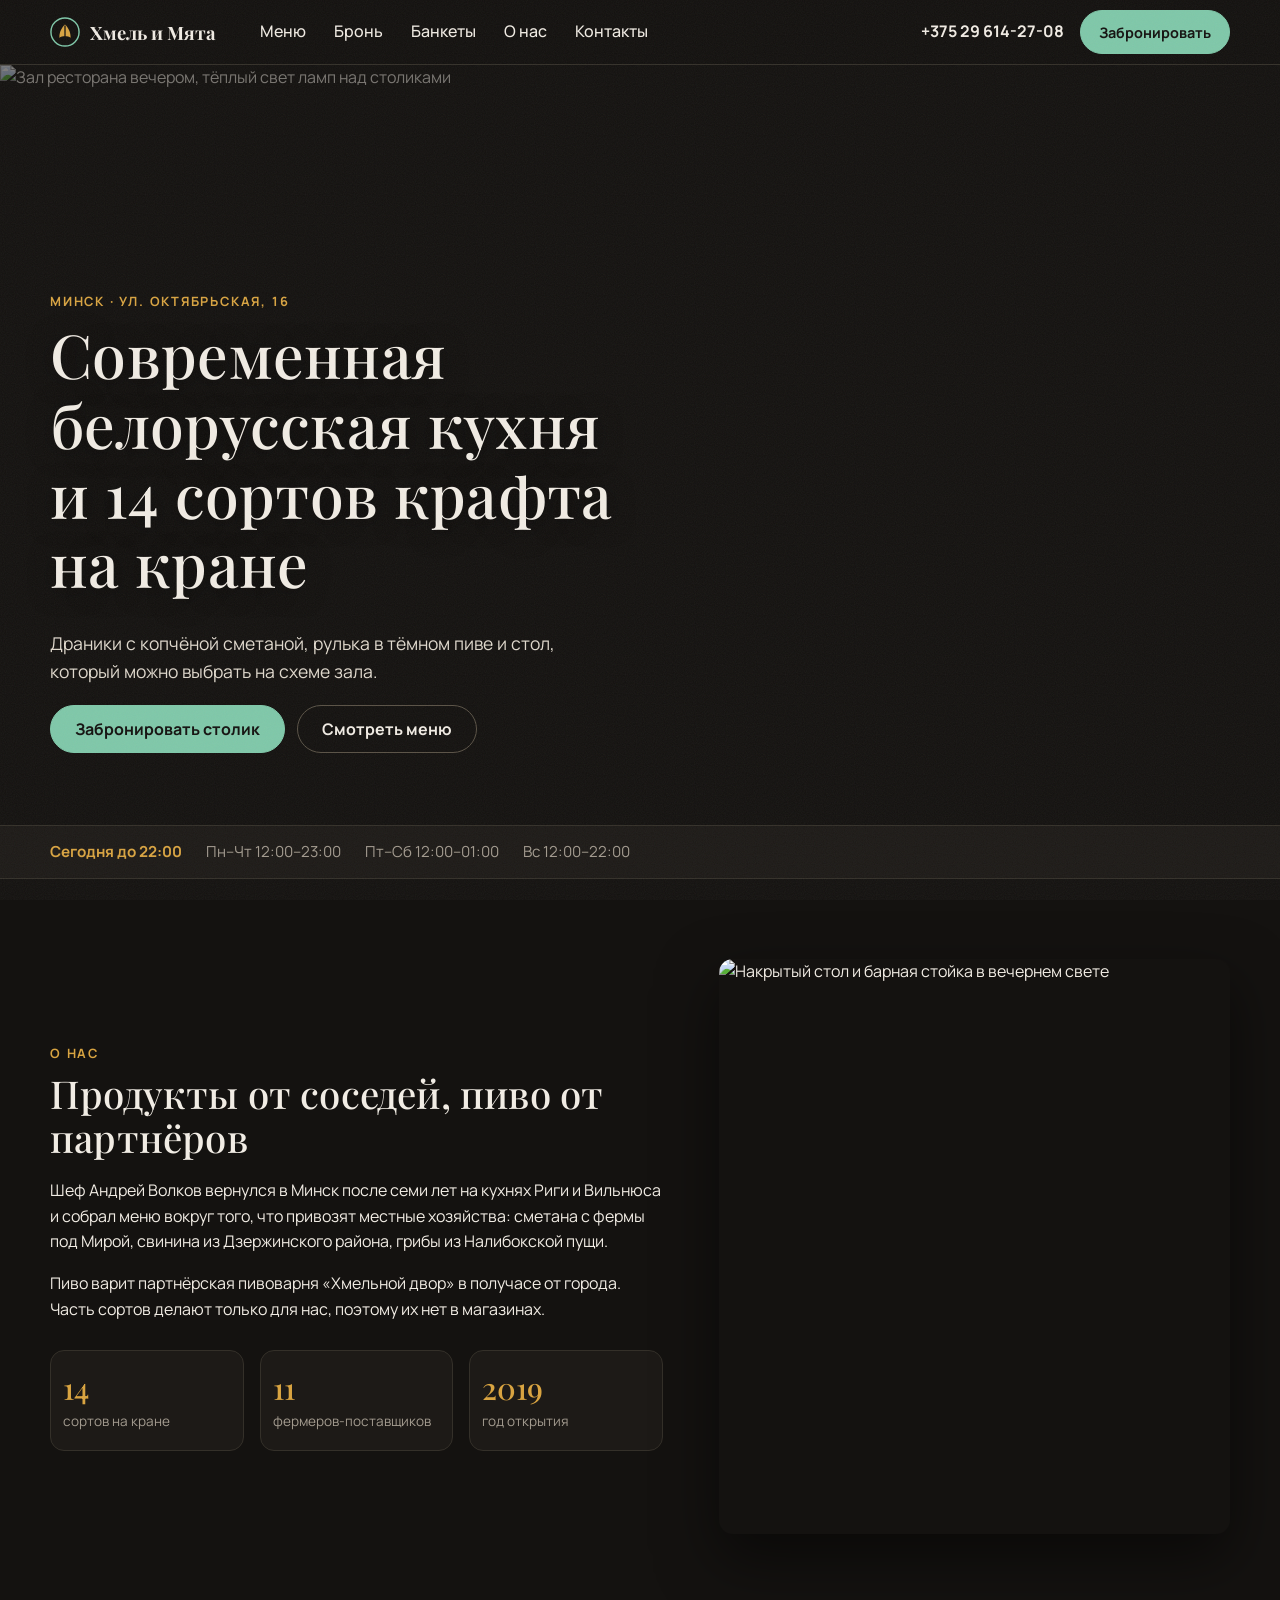
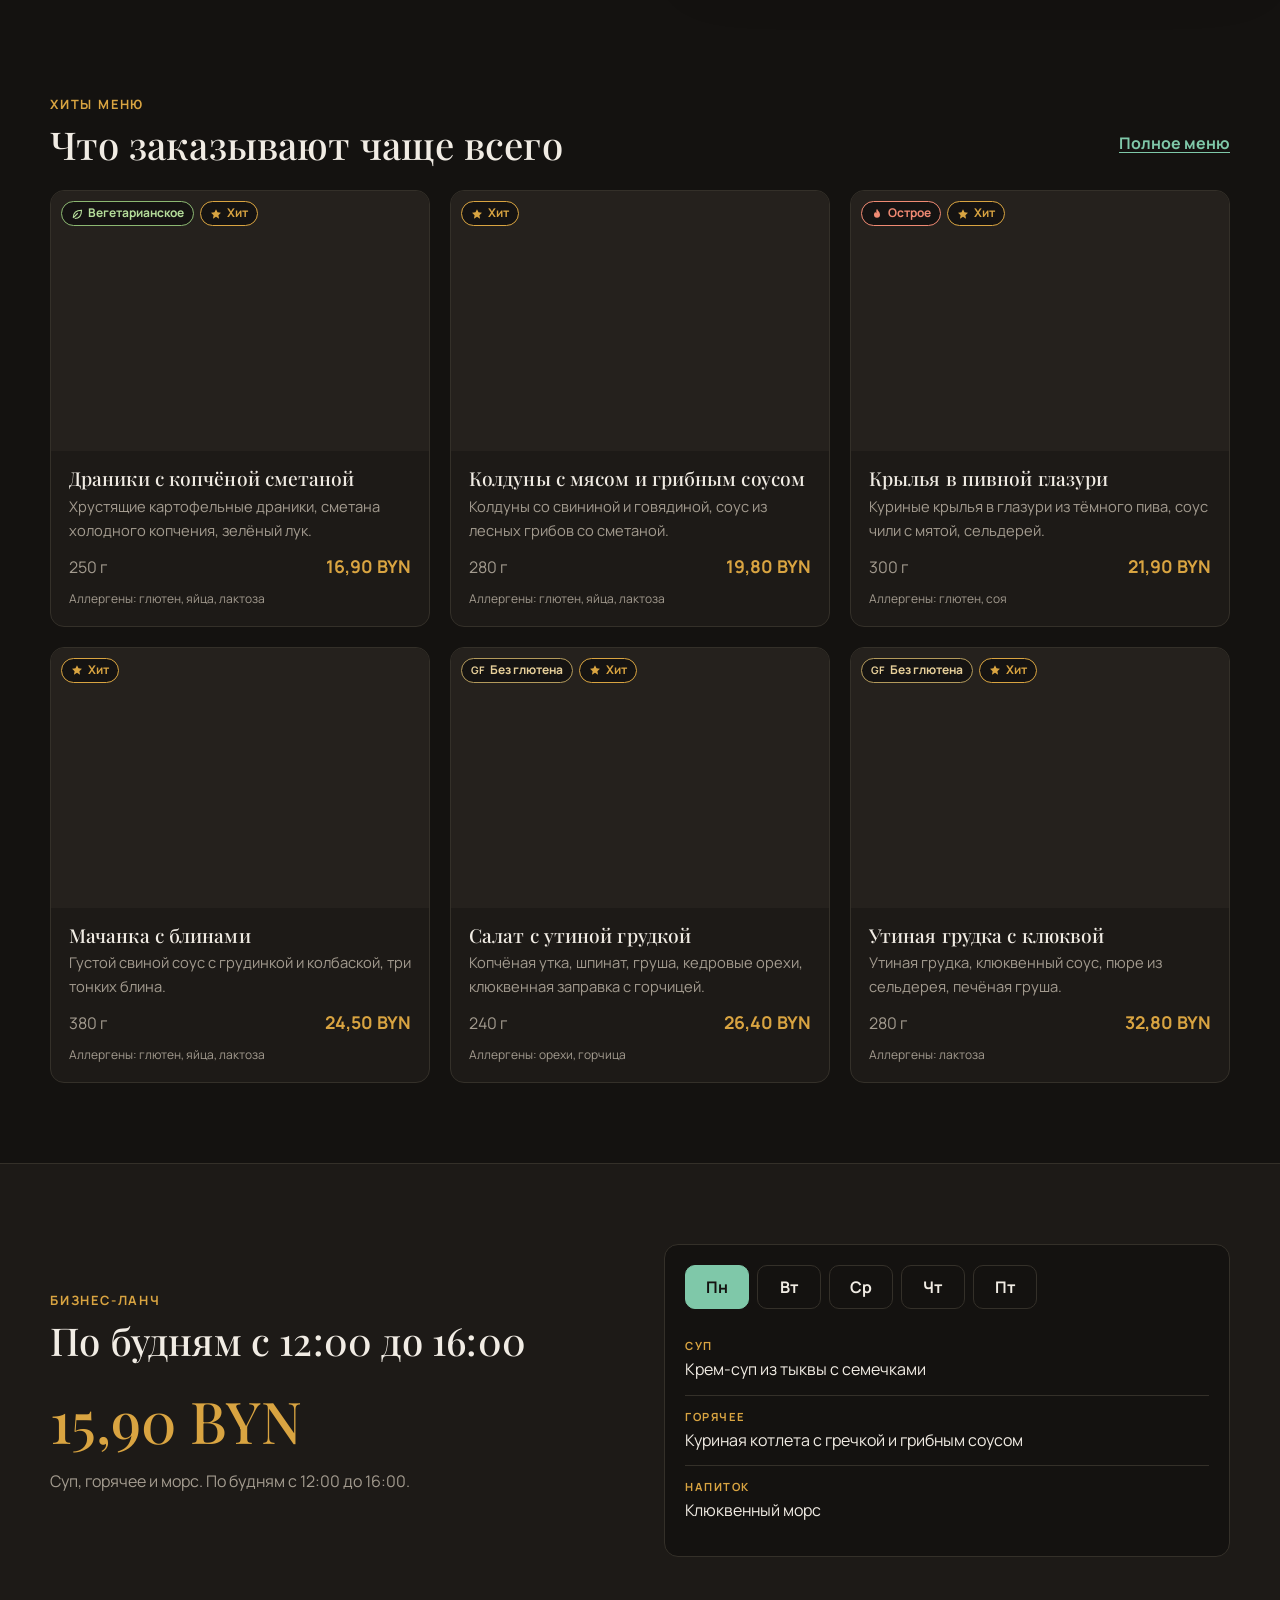
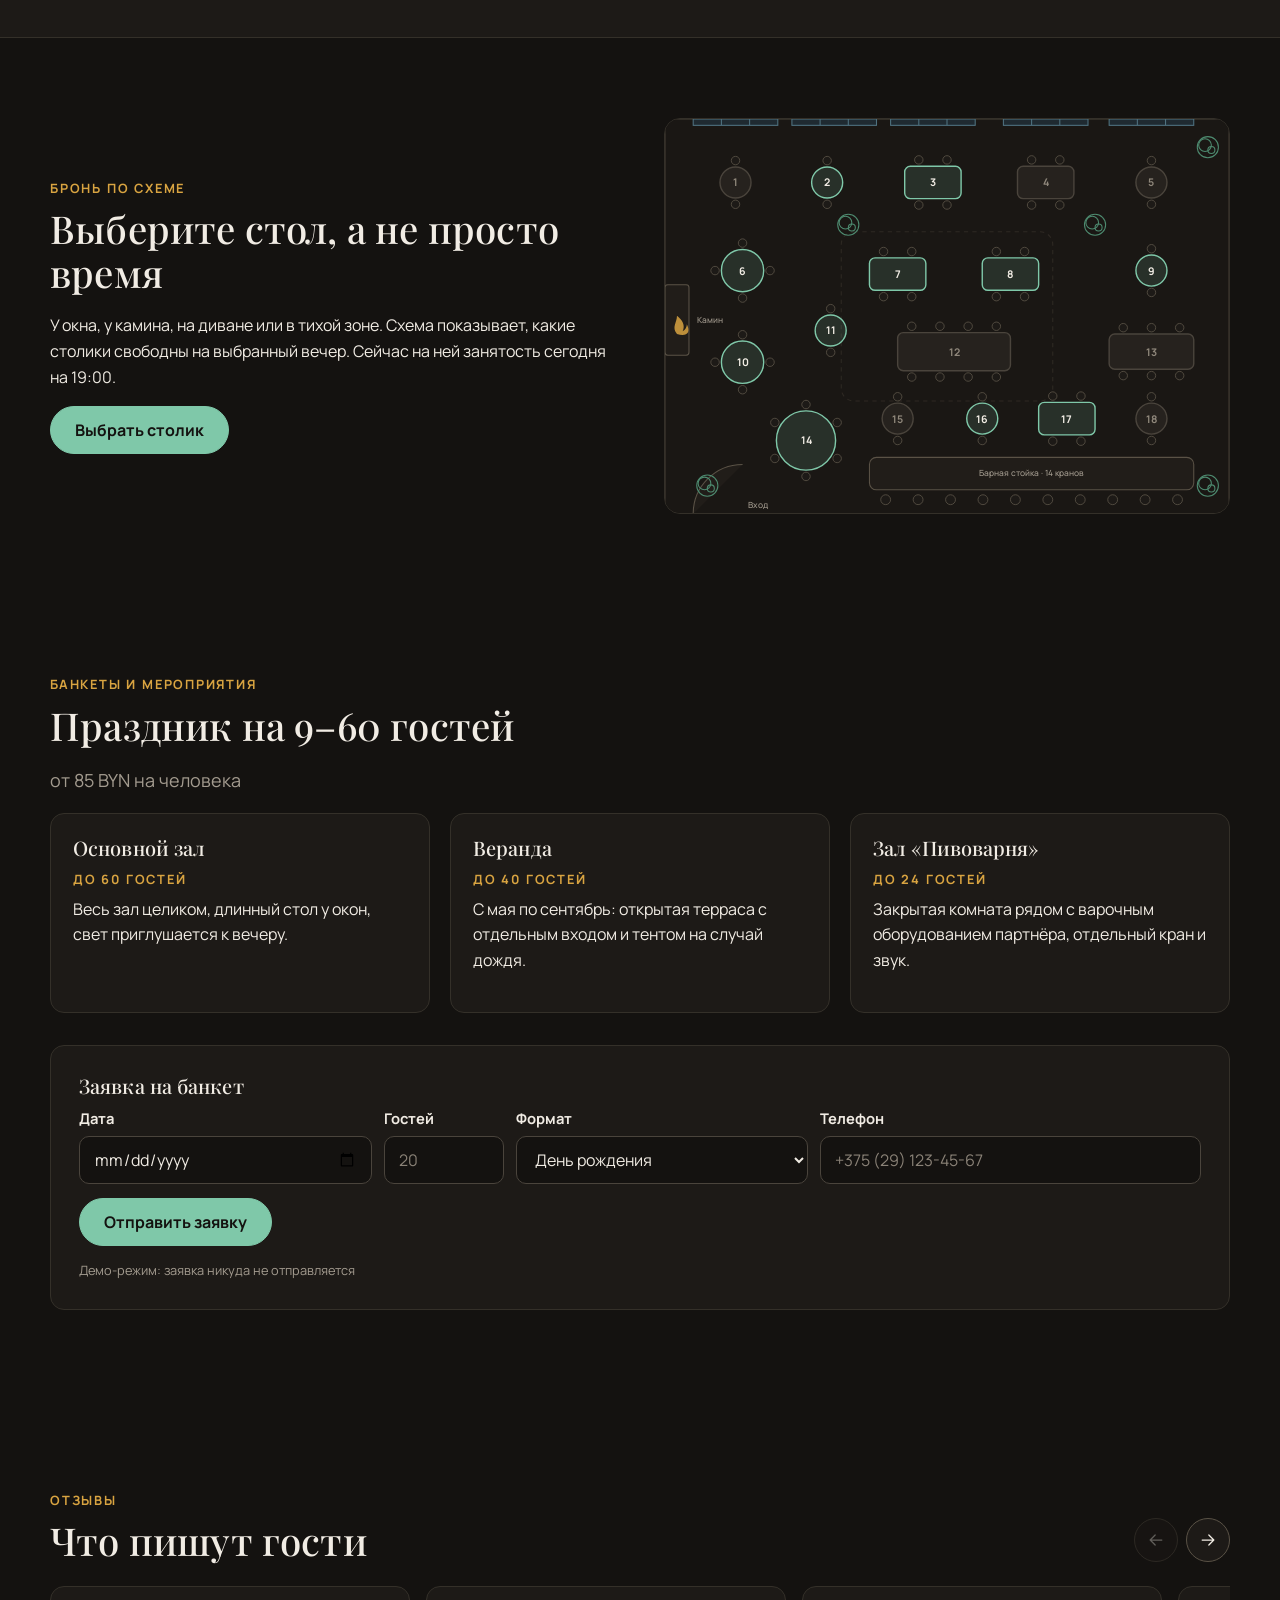
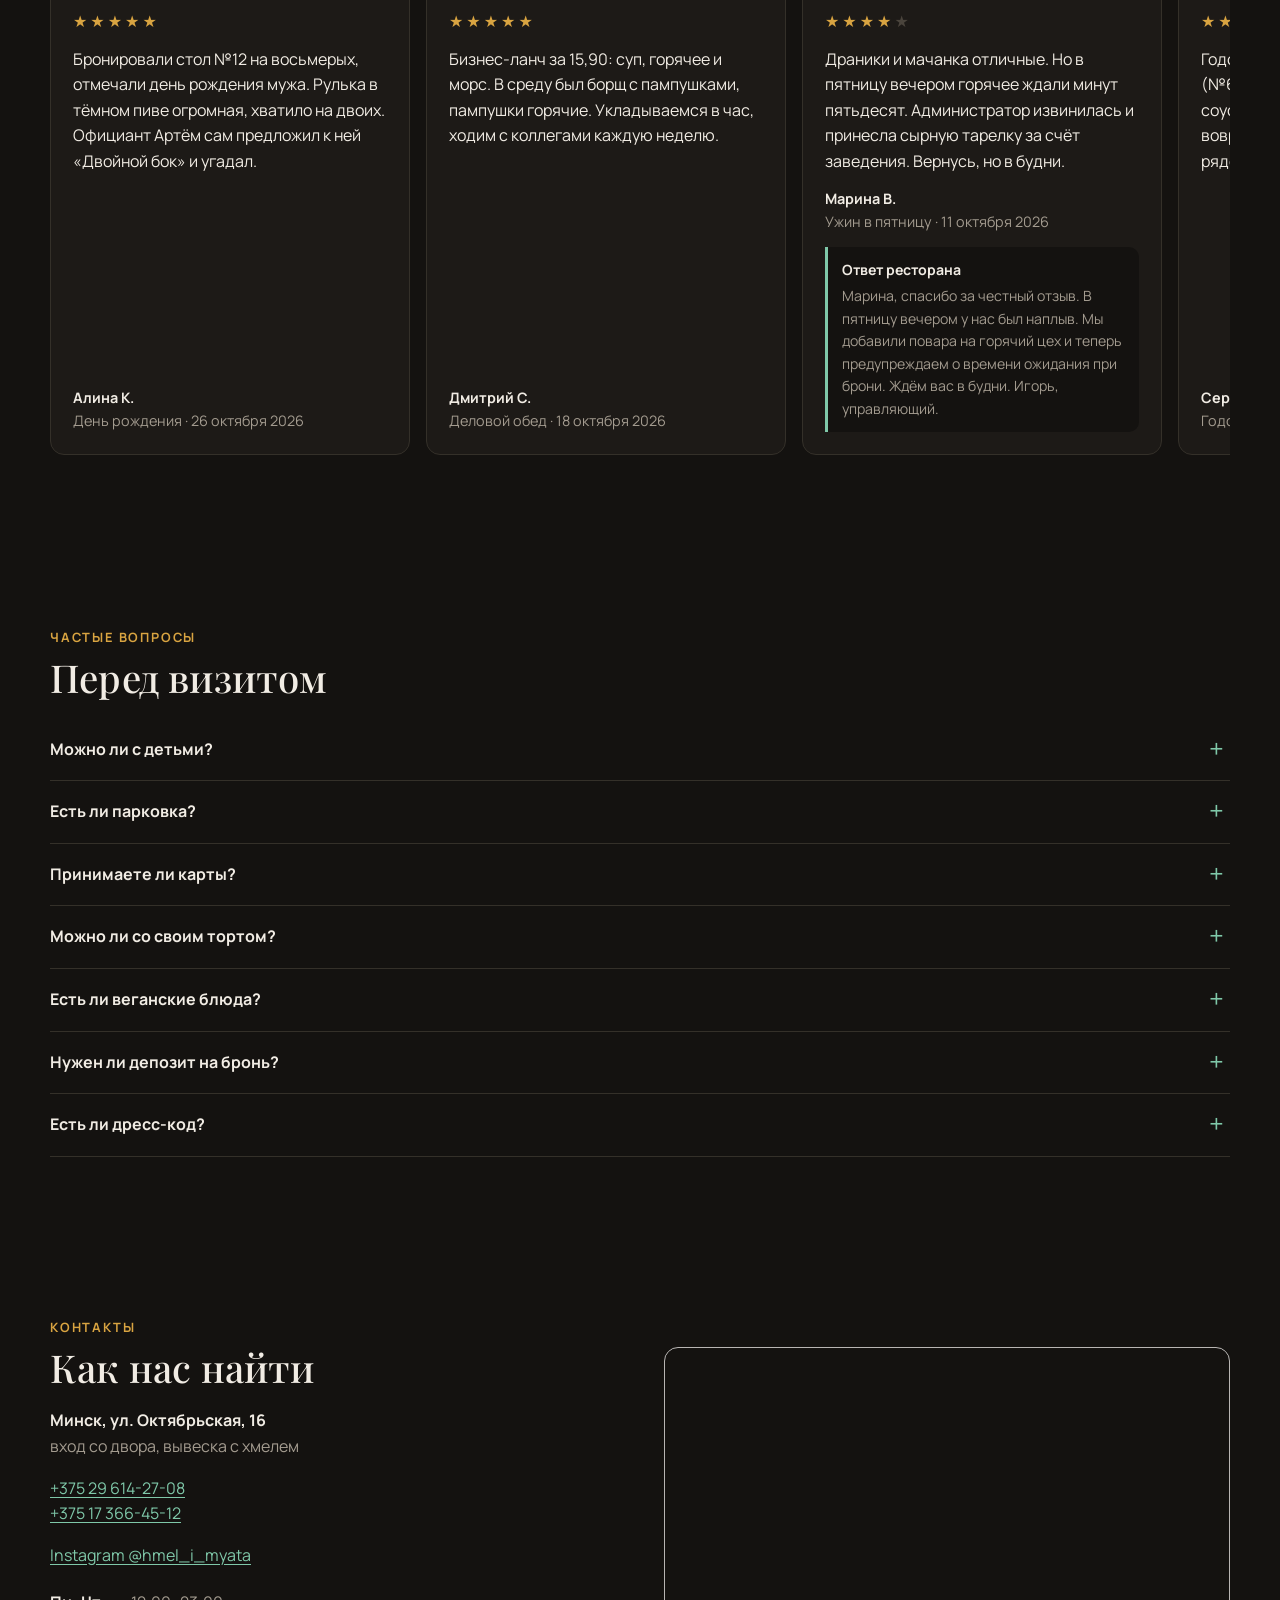
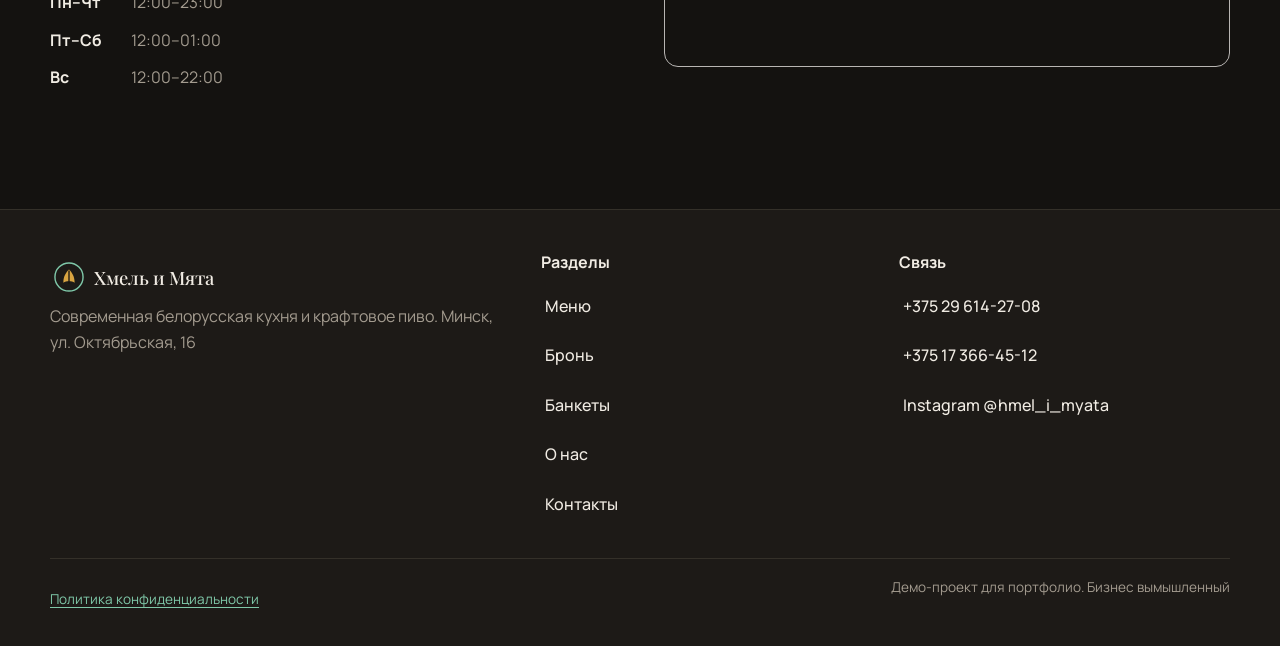
==== commit 10c199a2: "Отступ над формой банкета, SVG-стрелки отзывов с краевыми состояниями, декоративные телефоны и Insta" ====
--- a/index.html
+++ b/index.html
@@ -5,13 +5,13 @@
 <meta name="viewport" content="width=device-width, initial-scale=1">
 <title>Хмель и Мята — белорусская кухня и крафтовое пиво в Минске</title>
 <meta name="description" content="Ресторан «Хмель и Мята» в Минске: современная белорусская кухня, 14 сортов крафтового пива на кране, бизнес-ланч и бронирование столика по схеме зала.">
-<link rel="canonical" href="https://nkorshun-restaurant.netlify.app/">
+<link rel="canonical" href="https://nkorshun.dev/hmel-i-myata/">
 <meta property="og:type" content="restaurant">
 <meta property="og:locale" content="ru_RU">
 <meta property="og:site_name" content="Хмель и Мята">
 <meta property="og:title" content="Хмель и Мята — белорусская кухня и крафтовое пиво">
 <meta property="og:description" content="14 сортов крафта на кране, современная белорусская кухня и бронь столика по схеме зала.">
-<meta property="og:url" content="https://nkorshun-restaurant.netlify.app/">
+<meta property="og:url" content="https://nkorshun.dev/hmel-i-myata/">
 <meta property="og:image" content="https://images.unsplash.com/photo-1517248135467-4c7edcad34c4?auto=format&fit=crop&w=1200&h=630&q=70">
 <meta name="theme-color" content="#141210">
 <link rel="icon" href="favicon.svg" type="image/svg+xml">
@@ -19,7 +19,7 @@
 <link rel="preconnect" href="https://fonts.gstatic.com" crossorigin>
 <link rel="stylesheet" href="https://fonts.googleapis.com/css2?family=Manrope:wght@400;500;700&family=Playfair+Display:wght@500;700&display=swap">
 <link rel="stylesheet" href="css/styles.css">
-<script type="application/ld+json">{"@context":"https://schema.org","@type":"Restaurant","name":"Хмель и Мята","url":"https://nkorshun-restaurant.netlify.app/","image":"https://images.unsplash.com/photo-1517248135467-4c7edcad34c4?auto=format&fit=crop&w=1200&h=630&q=70","servesCuisine":["Белорусская","Европейская"],"priceRange":"BYN 25-60","telephone":"+375296142708","address":{"@type":"PostalAddress","streetAddress":"ул. Октябрьская, 16","addressLocality":"Минск","addressCountry":"BY"},"geo":{"@type":"GeoCoordinates","latitude":53.9055,"longitude":27.564},"openingHoursSpecification":[{"@type":"OpeningHoursSpecification","dayOfWeek":["Monday","Tuesday","Wednesday","Thursday"],"opens":"12:00","closes":"23:00"},{"@type":"OpeningHoursSpecification","dayOfWeek":["Friday","Saturday"],"opens":"12:00","closes":"01:00"},{"@type":"OpeningHoursSpecification","dayOfWeek":"Sunday","opens":"12:00","closes":"22:00"}],"acceptsReservations":true,"hasMenu":{"@type":"Menu","name":"Меню","hasMenuSection":[{"@type":"MenuSection","name":"Холодные закуски","hasMenuItem":[{"@type":"MenuItem","name":"Сельдь с молодым картофелем","description":"Слабосолёная сельдь, тёплый картофель, красный лук, укроп, масло с горчицей.","offers":{"@type":"Offer","price":"14.20","priceCurrency":"BYN"}},{"@type":"MenuItem","name":"Сало домашнего посола","description":"Сало с чесноком и перцем, ржаной хлеб, зернистая горчица, маринованные огурцы.","offers":{"@type":"Offer","price":"13.60","priceCurrency":"BYN"}},{"@type":"MenuItem","name":"Рулет из свиной шейки с хреном","description":"Шейка, запечённая в горчице и травах, домашний хрен, квашеная капуста.","offers":{"@type":"Offer","price":"17.40","priceCurrency":"BYN"}},{"@type":"MenuItem","name":"Паштет из куриной печени","description":"Печень, сливочное масло, брусничное конфи, поджаренные тосты из ржаного хлеба.","offers":{"@type":"Offer","price":"15.80","priceCurrency":"BYN"}},{"@type":"MenuItem","name":"Запечённая свёкла с козьим сыром","description":"Свёкла, козий сыр, грецкий орех, мёд, листья руколы.","offers":{"@type":"Offer","price":"15.30","priceCurrency":"BYN"}},{"@type":"MenuItem","name":"Сырная тарелка","description":"Три белорусских сыра, мёд, виноград, грецкий орех, ржаные хлебцы.","offers":{"@type":"Offer","price":"28.90","priceCurrency":"BYN"}}]},{"@type":"MenuSection","name":"Горячие закуски","hasMenuItem":[{"@type":"MenuItem","name":"Драники с копчёной сметаной","description":"Хрустящие картофельные драники, сметана холодного копчения, зелёный лук.","offers":{"@type":"Offer","price":"16.90","priceCurrency":"BYN"}},{"@type":"MenuItem","name":"Драники с форелью","description":"Драники, слабосолёная форель, сметана с укропом, каперсы.","offers":{"@type":"Offer","price":"27.40","priceCurrency":"BYN"}},{"@type":"MenuItem","name":"Колдуны с мясом и грибным соусом","description":"Колдуны со свининой и говядиной, соус из лесных грибов со сметаной.","offers":{"@type":"Offer","price":"19.80","priceCurrency":"BYN"}},{"@type":"MenuItem","name":"Грибы в сметане в горшочке","description":"Шампиньоны и вёшенки, сметана, лук, запечённые под сырной корочкой.","offers":{"@type":"Offer","price":"15.60","priceCurrency":"BYN"}},{"@type":"MenuItem","name":"Крылья в пивной глазури","description":"Куриные крылья в глазури из тёмного пива, соус чили с мятой, сельдерей.","offers":{"@type":"Offer","price":"21.90","priceCurrency":"BYN"}},{"@type":"MenuItem","name":"Зразы с лесными грибами","description":"Картофельные зразы, начинка из грибов с луком, сметанный соус.","offers":{"@type":"Offer","price":"17.10","priceCurrency":"BYN"}}]},{"@type":"MenuSection","name":"Супы","hasMenuItem":[{"@type":"MenuItem","name":"Холодник со сметаной","description":"Свекольный кефирный суп, огурец, редис, укроп, варёное яйцо, горячий картофель.","offers":{"@type":"Offer","price":"11.40","priceCurrency":"BYN"}},{"@type":"MenuItem","name":"Мачанка с блинами","description":"Густой свиной соус с грудинкой и колбаской, три тонких блина.","offers":{"@type":"Offer","price":"24.50","priceCurrency":"BYN"}},{"@type":"MenuItem","name":"Борщ с пампушками","description":"Говяжий бульон, свёкла, томлёная говядина, чесночные пампушки, сметана.","offers":{"@type":"Offer","price":"13.90","priceCurrency":"BYN"}},{"@type":"MenuItem","name":"Крем-суп из белых грибов","description":"Белые грибы, сливки, картофель, трюфельное масло, гренки.","offers":{"@type":"Offer","price":"12.80","priceCurrency":"BYN"}},{"@type":"MenuItem","name":"Домашняя куриная лапша","description":"Бульон из фермерской курицы, яичная лапша, морковь, зелень.","offers":{"@type":"Offer","price":"11.10","priceCurrency":"BYN"}}]},{"@type":"MenuSection","name":"Салаты","hasMenuItem":[{"@type":"MenuItem","name":"Салат с утиной грудкой","description":"Копчёная утка, шпинат, груша, кедровые орехи, клюквенная заправка с горчицей.","offers":{"@type":"Offer","price":"26.40","priceCurrency":"BYN"}},{"@type":"MenuItem","name":"Тёплый салат с овощами и нутом","description":"Запечённые морковь, цукини, перец, нут, лимонная заправка, зелень.","offers":{"@type":"Offer","price":"18.50","priceCurrency":"BYN"}},{"@type":"MenuItem","name":"Цезарь с курицей","description":"Куриная грудка на гриле, ромэн, пармезан, гренки, соус цезарь.","offers":{"@type":"Offer","price":"20.30","priceCurrency":"BYN"}},{"@type":"MenuItem","name":"Салат с печёной тыквой","description":"Тыква, руккола, семечки, вяленая клюква, бальзамическая заправка.","offers":{"@type":"Offer","price":"17.20","priceCurrency":"BYN"}}]},{"@type":"MenuSection","name":"Горячее","hasMenuItem":[{"@type":"MenuItem","name":"Утиная грудка с клюквой","description":"Утиная грудка, клюквенный соус, пюре из сельдерея, печёная груша.","offers":{"@type":"Offer","price":"32.80","priceCurrency":"BYN"}},{"@type":"MenuItem","name":"Свиная рулька в тёмном пиве","description":"Рулька, томлёная 6 часов в тёмном пиве, тушёная капуста, горчица.","offers":{"@type":"Offer","price":"36.90","priceCurrency":"BYN"}},{"@type":"MenuItem","name":"Говяжья щека с корнеплодами","description":"Щека, томлёная в красном вине, пюре из пастернака и моркови.","offers":{"@type":"Offer","price":"33.40","priceCurrency":"BYN"}},{"@type":"MenuItem","name":"Судак с укропным маслом","description":"Филе судака, картофельное конфи, укропное масло, икра щуки.","offers":{"@type":"Offer","price":"31.20","priceCurrency":"BYN"}},{"@type":"MenuItem","name":"Кролик в сметане","description":"Кролик, тушёный со сметаной и луком, пюре с жареным луком.","offers":{"@type":"Offer","price":"30.50","priceCurrency":"BYN"}},{"@type":"MenuItem","name":"Куриная ножка су-вид с гречкой","description":"Куриная ножка 8 часов при низкой температуре, гречка с белыми грибами.","offers":{"@type":"Offer","price":"21.70","priceCurrency":"BYN"}},{"@type":"MenuItem","name":"Мраморная говядина на углях","description":"Стейк из белорусской мраморной говядины, печёный картофель, соус из зелёного перца.","offers":{"@type":"Offer","price":"49.90","priceCurrency":"BYN"}},{"@type":"MenuItem","name":"Перловка с лесными грибами","description":"Перловка, белые грибы и лисички, печёная тыква, жареный лук.","offers":{"@type":"Offer","price":"17.80","priceCurrency":"BYN"}},{"@type":"MenuItem","name":"Цветная капуста с ромеско","description":"Стейк из цветной капусты на гриле, соус ромеско из миндаля и печёного перца.","offers":{"@type":"Offer","price":"19.60","priceCurrency":"BYN"}}]},{"@type":"MenuSection","name":"Бургеры и паста","hasMenuItem":[{"@type":"MenuItem","name":"Бургер «Хмель»","description":"Котлета из говядины, чеддер, карамелизированный лук, пивной соус, картофель по-деревенски.","offers":{"@type":"Offer","price":"26.90","priceCurrency":"BYN"}},{"@type":"MenuItem","name":"Острый куриный бургер","description":"Куриное бедро в хрустящей панировке, соус чили, маринованные огурцы, капуста.","offers":{"@type":"Offer","price":"22.40","priceCurrency":"BYN"}},{"@type":"MenuItem","name":"Веганский бургер со свёклой","description":"Котлета из свёклы и нута, авокадо, томат, веганский майонез.","offers":{"@type":"Offer","price":"21.30","priceCurrency":"BYN"}},{"@type":"MenuItem","name":"Паста с белыми грибами","description":"Тальятелле, белые грибы, сливочный соус, пармезан.","offers":{"@type":"Offer","price":"23.60","priceCurrency":"BYN"}},{"@type":"MenuItem","name":"Паста с томлёной уткой","description":"Паппарделле, утиная ножка, вяленые томаты, розмарин.","offers":{"@type":"Offer","price":"25.20","priceCurrency":"BYN"}},{"@type":"MenuItem","name":"Тальятелле с креветками","description":"Тигровые креветки, чеснок, чили, томатный соус, петрушка.","offers":{"@type":"Offer","price":"28.40","priceCurrency":"BYN"}}]},{"@type":"MenuSection","name":"Десерты","hasMenuItem":[{"@type":"MenuItem","name":"Сырники с брусничным вареньем","description":"Сырники из фермерского творога, брусничное варенье, сметана.","offers":{"@type":"Offer","price":"13.20","priceCurrency":"BYN"}},{"@type":"MenuItem","name":"Медовик на ржаной муке","description":"Тонкие коржи, сметанный крем, мёд, грецкий орех.","offers":{"@type":"Offer","price":"11.90","priceCurrency":"BYN"}},{"@type":"MenuItem","name":"Яблочный штрудель","description":"Яблоки с корицей, тонкое тесто, ванильное мороженое.","offers":{"@type":"Offer","price":"12.60","priceCurrency":"BYN"}},{"@type":"MenuItem","name":"Крем-брюле с мятой","description":"Ванильный крем, карамельная корочка, мятное масло.","offers":{"@type":"Offer","price":"11.30","priceCurrency":"BYN"}},{"@type":"MenuItem","name":"Шоколадный фондан","description":"Горячий шоколадный кекс с жидкой серединой, мороженое из сливок.","offers":{"@type":"Offer","price":"14.70","priceCurrency":"BYN"}},{"@type":"MenuItem","name":"Сорбет из чёрной смородины","description":"Сорбет из смородины и мяты, без молочных продуктов.","offers":{"@type":"Offer","price":"8.90","priceCurrency":"BYN"}}]}]}}</script>
+<script type="application/ld+json">{"@context":"https://schema.org","@type":"Restaurant","name":"Хмель и Мята","url":"https://nkorshun.dev/hmel-i-myata/","image":"https://images.unsplash.com/photo-1517248135467-4c7edcad34c4?auto=format&fit=crop&w=1200&h=630&q=70","servesCuisine":["Белорусская","Европейская"],"priceRange":"BYN 25-60","telephone":"+375296142708","address":{"@type":"PostalAddress","streetAddress":"ул. Октябрьская, 16","addressLocality":"Минск","addressCountry":"BY"},"geo":{"@type":"GeoCoordinates","latitude":53.9055,"longitude":27.564},"openingHoursSpecification":[{"@type":"OpeningHoursSpecification","dayOfWeek":["Monday","Tuesday","Wednesday","Thursday"],"opens":"12:00","closes":"23:00"},{"@type":"OpeningHoursSpecification","dayOfWeek":["Friday","Saturday"],"opens":"12:00","closes":"01:00"},{"@type":"OpeningHoursSpecification","dayOfWeek":"Sunday","opens":"12:00","closes":"22:00"}],"acceptsReservations":true,"hasMenu":{"@type":"Menu","name":"Меню","hasMenuSection":[{"@type":"MenuSection","name":"Холодные закуски","hasMenuItem":[{"@type":"MenuItem","name":"Сельдь с молодым картофелем","description":"Слабосолёная сельдь, тёплый картофель, красный лук, укроп, масло с горчицей.","offers":{"@type":"Offer","price":"14.20","priceCurrency":"BYN"}},{"@type":"MenuItem","name":"Сало домашнего посола","description":"Сало с чесноком и перцем, ржаной хлеб, зернистая горчица, маринованные огурцы.","offers":{"@type":"Offer","price":"13.60","priceCurrency":"BYN"}},{"@type":"MenuItem","name":"Рулет из свиной шейки с хреном","description":"Шейка, запечённая в горчице и травах, домашний хрен, квашеная капуста.","offers":{"@type":"Offer","price":"17.40","priceCurrency":"BYN"}},{"@type":"MenuItem","name":"Паштет из куриной печени","description":"Печень, сливочное масло, брусничное конфи, поджаренные тосты из ржаного хлеба.","offers":{"@type":"Offer","price":"15.80","priceCurrency":"BYN"}},{"@type":"MenuItem","name":"Запечённая свёкла с козьим сыром","description":"Свёкла, козий сыр, грецкий орех, мёд, листья руколы.","offers":{"@type":"Offer","price":"15.30","priceCurrency":"BYN"}},{"@type":"MenuItem","name":"Сырная тарелка","description":"Три белорусских сыра, мёд, виноград, грецкий орех, ржаные хлебцы.","offers":{"@type":"Offer","price":"28.90","priceCurrency":"BYN"}}]},{"@type":"MenuSection","name":"Горячие закуски","hasMenuItem":[{"@type":"MenuItem","name":"Драники с копчёной сметаной","description":"Хрустящие картофельные драники, сметана холодного копчения, зелёный лук.","offers":{"@type":"Offer","price":"16.90","priceCurrency":"BYN"}},{"@type":"MenuItem","name":"Драники с форелью","description":"Драники, слабосолёная форель, сметана с укропом, каперсы.","offers":{"@type":"Offer","price":"27.40","priceCurrency":"BYN"}},{"@type":"MenuItem","name":"Колдуны с мясом и грибным соусом","description":"Колдуны со свининой и говядиной, соус из лесных грибов со сметаной.","offers":{"@type":"Offer","price":"19.80","priceCurrency":"BYN"}},{"@type":"MenuItem","name":"Грибы в сметане в горшочке","description":"Шампиньоны и вёшенки, сметана, лук, запечённые под сырной корочкой.","offers":{"@type":"Offer","price":"15.60","priceCurrency":"BYN"}},{"@type":"MenuItem","name":"Крылья в пивной глазури","description":"Куриные крылья в глазури из тёмного пива, соус чили с мятой, сельдерей.","offers":{"@type":"Offer","price":"21.90","priceCurrency":"BYN"}},{"@type":"MenuItem","name":"Зразы с лесными грибами","description":"Картофельные зразы, начинка из грибов с луком, сметанный соус.","offers":{"@type":"Offer","price":"17.10","priceCurrency":"BYN"}}]},{"@type":"MenuSection","name":"Супы","hasMenuItem":[{"@type":"MenuItem","name":"Холодник со сметаной","description":"Свекольный кефирный суп, огурец, редис, укроп, варёное яйцо, горячий картофель.","offers":{"@type":"Offer","price":"11.40","priceCurrency":"BYN"}},{"@type":"MenuItem","name":"Мачанка с блинами","description":"Густой свиной соус с грудинкой и колбаской, три тонких блина.","offers":{"@type":"Offer","price":"24.50","priceCurrency":"BYN"}},{"@type":"MenuItem","name":"Борщ с пампушками","description":"Говяжий бульон, свёкла, томлёная говядина, чесночные пампушки, сметана.","offers":{"@type":"Offer","price":"13.90","priceCurrency":"BYN"}},{"@type":"MenuItem","name":"Крем-суп из белых грибов","description":"Белые грибы, сливки, картофель, трюфельное масло, гренки.","offers":{"@type":"Offer","price":"12.80","priceCurrency":"BYN"}},{"@type":"MenuItem","name":"Домашняя куриная лапша","description":"Бульон из фермерской курицы, яичная лапша, морковь, зелень.","offers":{"@type":"Offer","price":"11.10","priceCurrency":"BYN"}}]},{"@type":"MenuSection","name":"Салаты","hasMenuItem":[{"@type":"MenuItem","name":"Салат с утиной грудкой","description":"Копчёная утка, шпинат, груша, кедровые орехи, клюквенная заправка с горчицей.","offers":{"@type":"Offer","price":"26.40","priceCurrency":"BYN"}},{"@type":"MenuItem","name":"Тёплый салат с овощами и нутом","description":"Запечённые морковь, цукини, перец, нут, лимонная заправка, зелень.","offers":{"@type":"Offer","price":"18.50","priceCurrency":"BYN"}},{"@type":"MenuItem","name":"Цезарь с курицей","description":"Куриная грудка на гриле, ромэн, пармезан, гренки, соус цезарь.","offers":{"@type":"Offer","price":"20.30","priceCurrency":"BYN"}},{"@type":"MenuItem","name":"Салат с печёной тыквой","description":"Тыква, руккола, семечки, вяленая клюква, бальзамическая заправка.","offers":{"@type":"Offer","price":"17.20","priceCurrency":"BYN"}}]},{"@type":"MenuSection","name":"Горячее","hasMenuItem":[{"@type":"MenuItem","name":"Утиная грудка с клюквой","description":"Утиная грудка, клюквенный соус, пюре из сельдерея, печёная груша.","offers":{"@type":"Offer","price":"32.80","priceCurrency":"BYN"}},{"@type":"MenuItem","name":"Свиная рулька в тёмном пиве","description":"Рулька, томлёная 6 часов в тёмном пиве, тушёная капуста, горчица.","offers":{"@type":"Offer","price":"36.90","priceCurrency":"BYN"}},{"@type":"MenuItem","name":"Говяжья щека с корнеплодами","description":"Щека, томлёная в красном вине, пюре из пастернака и моркови.","offers":{"@type":"Offer","price":"33.40","priceCurrency":"BYN"}},{"@type":"MenuItem","name":"Судак с укропным маслом","description":"Филе судака, картофельное конфи, укропное масло, икра щуки.","offers":{"@type":"Offer","price":"31.20","priceCurrency":"BYN"}},{"@type":"MenuItem","name":"Кролик в сметане","description":"Кролик, тушёный со сметаной и луком, пюре с жареным луком.","offers":{"@type":"Offer","price":"30.50","priceCurrency":"BYN"}},{"@type":"MenuItem","name":"Куриная ножка су-вид с гречкой","description":"Куриная ножка 8 часов при низкой температуре, гречка с белыми грибами.","offers":{"@type":"Offer","price":"21.70","priceCurrency":"BYN"}},{"@type":"MenuItem","name":"Мраморная говядина на углях","description":"Стейк из белорусской мраморной говядины, печёный картофель, соус из зелёного перца.","offers":{"@type":"Offer","price":"49.90","priceCurrency":"BYN"}},{"@type":"MenuItem","name":"Перловка с лесными грибами","description":"Перловка, белые грибы и лисички, печёная тыква, жареный лук.","offers":{"@type":"Offer","price":"17.80","priceCurrency":"BYN"}},{"@type":"MenuItem","name":"Цветная капуста с ромеско","description":"Стейк из цветной капусты на гриле, соус ромеско из миндаля и печёного перца.","offers":{"@type":"Offer","price":"19.60","priceCurrency":"BYN"}}]},{"@type":"MenuSection","name":"Бургеры и паста","hasMenuItem":[{"@type":"MenuItem","name":"Бургер «Хмель»","description":"Котлета из говядины, чеддер, карамелизированный лук, пивной соус, картофель по-деревенски.","offers":{"@type":"Offer","price":"26.90","priceCurrency":"BYN"}},{"@type":"MenuItem","name":"Острый куриный бургер","description":"Куриное бедро в хрустящей панировке, соус чили, маринованные огурцы, капуста.","offers":{"@type":"Offer","price":"22.40","priceCurrency":"BYN"}},{"@type":"MenuItem","name":"Веганский бургер со свёклой","description":"Котлета из свёклы и нута, авокадо, томат, веганский майонез.","offers":{"@type":"Offer","price":"21.30","priceCurrency":"BYN"}},{"@type":"MenuItem","name":"Паста с белыми грибами","description":"Тальятелле, белые грибы, сливочный соус, пармезан.","offers":{"@type":"Offer","price":"23.60","priceCurrency":"BYN"}},{"@type":"MenuItem","name":"Паста с томлёной уткой","description":"Паппарделле, утиная ножка, вяленые томаты, розмарин.","offers":{"@type":"Offer","price":"25.20","priceCurrency":"BYN"}},{"@type":"MenuItem","name":"Тальятелле с креветками","description":"Тигровые креветки, чеснок, чили, томатный соус, петрушка.","offers":{"@type":"Offer","price":"28.40","priceCurrency":"BYN"}}]},{"@type":"MenuSection","name":"Десерты","hasMenuItem":[{"@type":"MenuItem","name":"Сырники с брусничным вареньем","description":"Сырники из фермерского творога, брусничное варенье, сметана.","offers":{"@type":"Offer","price":"13.20","priceCurrency":"BYN"}},{"@type":"MenuItem","name":"Медовик на ржаной муке","description":"Тонкие коржи, сметанный крем, мёд, грецкий орех.","offers":{"@type":"Offer","price":"11.90","priceCurrency":"BYN"}},{"@type":"MenuItem","name":"Яблочный штрудель","description":"Яблоки с корицей, тонкое тесто, ванильное мороженое.","offers":{"@type":"Offer","price":"12.60","priceCurrency":"BYN"}},{"@type":"MenuItem","name":"Крем-брюле с мятой","description":"Ванильный крем, карамельная корочка, мятное масло.","offers":{"@type":"Offer","price":"11.30","priceCurrency":"BYN"}},{"@type":"MenuItem","name":"Шоколадный фондан","description":"Горячий шоколадный кекс с жидкой серединой, мороженое из сливок.","offers":{"@type":"Offer","price":"14.70","priceCurrency":"BYN"}},{"@type":"MenuItem","name":"Сорбет из чёрной смородины","description":"Сорбет из смородины и мяты, без молочных продуктов.","offers":{"@type":"Offer","price":"8.90","priceCurrency":"BYN"}}]}]}}</script>
 </head>
 <body data-page="home">
 <header class="header" id="site-header"></header>
@@ -112,7 +112,7 @@
 
 <section class="section wrap" id="reviews-section" data-reveal>
   <div class="section__head"><div><p class="eyebrow">Отзывы</p><h2>Что пишут гости</h2></div>
-    <div class="arrows"><button type="button" class="round" data-rv="-1" aria-label="Назад">&larr;</button><button type="button" class="round" data-rv="1" aria-label="Вперёд">&rarr;</button></div></div>
+    <div class="arrows"><button type="button" class="round" data-rv="-1" aria-label="Назад"><svg viewBox="0 0 24 24" width="20" height="20" fill="none" stroke="currentColor" stroke-width="1.5" stroke-linecap="round" stroke-linejoin="round" aria-hidden="true"><path d="M19 12H5M11 6l-6 6 6 6"/></svg></button><button type="button" class="round" data-rv="1" aria-label="Вперёд"><svg viewBox="0 0 24 24" width="20" height="20" fill="none" stroke="currentColor" stroke-width="1.5" stroke-linecap="round" stroke-linejoin="round" aria-hidden="true"><path d="M5 12h14M13 6l6 6-6 6"/></svg></button></div></div>
   <div class="reviews" id="reviews" tabindex="0" role="region" aria-label="Отзывы гостей, прокручиваются по горизонтали"></div>
 </section>
 
@@ -128,8 +128,8 @@
     <h2>Как нас найти</h2>
     <address>
       <p><strong>Минск, ул. Октябрьская, 16</strong><br><span class="muted">вход со двора, вывеска с хмелем</span></p>
-      <p><a href="tel:+375296142708">+375 29 614-27-08</a><br><a href="tel:+375173664512">+375 17 366-45-12</a></p>
-      <p><a href="https://www.instagram.com/" target="_blank" rel="noopener noreferrer">Instagram @hmel_i_myata</a></p>
+      <p><span class="demo-link" aria-label="Телефон +375 29 614-27-08 (в демо не активно)" title="Демо-проект: ссылка не активна">+375 29 614-27-08</span><br><span class="demo-link" aria-label="Телефон +375 17 366-45-12 (в демо не активно)" title="Демо-проект: ссылка не активна">+375 17 366-45-12</span></p>
+      <p><span class="demo-link" aria-label="Instagram (в демо не активно)" title="Демо-проект: ссылка не активна">Instagram @hmel_i_myata</span></p>
     </address>
     <table class="hours"><caption class="sr-only">Часы работы</caption><tbody>
       <tr><th scope="row">Пн–Чт</th><td>12:00–23:00</td></tr>
--- a/css/styles.css
+++ b/css/styles.css
@@ -54,7 +54,7 @@
 .logo:hover { color: var(--text); }
 .nav { display: none; position: absolute; top: var(--hh); left: 0; right: 0; flex-direction: column; background: var(--surface); border-bottom: 1px solid var(--line); padding: 8px 16px 16px; }
 .nav.open { display: flex; }
-.nav a, .footer__in a { color: var(--text); text-decoration: none; padding: 12px 4px; font-weight: 500; }
+.nav a, .footer__in a, .footer__in .demo-link { color: var(--text); text-decoration: none; padding: 12px 4px; font-weight: 500; }
 .nav a:hover, .nav a[aria-current] { color: var(--mint); }
 .header__tel { display: none; color: var(--text); text-decoration: none; font-weight: 700; white-space: nowrap; }
 .header__cta { margin-left: auto; }
@@ -159,6 +159,13 @@
 .review__reply { margin-top: 14px; padding: 12px 14px; border-left: 3px solid var(--mint); background: var(--bg); border-radius: 0 10px 10px 0; font-size: .88rem; }
 .review__reply p { margin: 4px 0 0; color: var(--muted); }
 .arrows { display: flex; gap: 8px; }
+.arrows .round { display: inline-flex; align-items: center; justify-content: center; padding: 0; transition: background .15s, border-color .15s, color .15s; }
+.arrows .round:hover:not([aria-disabled="true"]) { background: var(--mint); border-color: var(--mint); color: var(--bg); }
+.arrows .round:focus-visible { outline: 3px solid var(--amber); outline-offset: 3px; }
+.arrows .round[aria-disabled="true"] { opacity: .35; cursor: not-allowed; }
+#banquet-form { margin-top: 24px; }
+.demo-link { cursor: default; }
+.contacts .demo-link { color: var(--mint); text-decoration: underline; text-underline-offset: 3px; }
 
 /* FAQ */
 .faq details { border-bottom: 1px solid var(--line); }
@@ -325,6 +332,7 @@
   .modal__box--wide .modal__body { display: grid; grid-template-columns: 1fr 1fr; }
   .modal__box--wide .modal__img { height: 100%; aspect-ratio: auto; min-height: 420px; }
   .panel { padding: 28px; }
+  #banquet-form { margin-top: 32px; }
   .catnav { padding-inline: max(32px, calc((100% - 1180px) / 2)); }
 }
 /* >= 1024 */
@@ -359,3 +367,6 @@
   *, *::before, *::after { animation: none !important; transition: none !important; scroll-behavior: auto !important; }
   [data-reveal] { opacity: 1 !important; transform: none !important; }
 }
+
+/* Защита картинок: без перетаскивания и без меню «сохранить» при долгом нажатии */
+img { -webkit-user-drag: none; user-select: none; -webkit-touch-callout: none; }
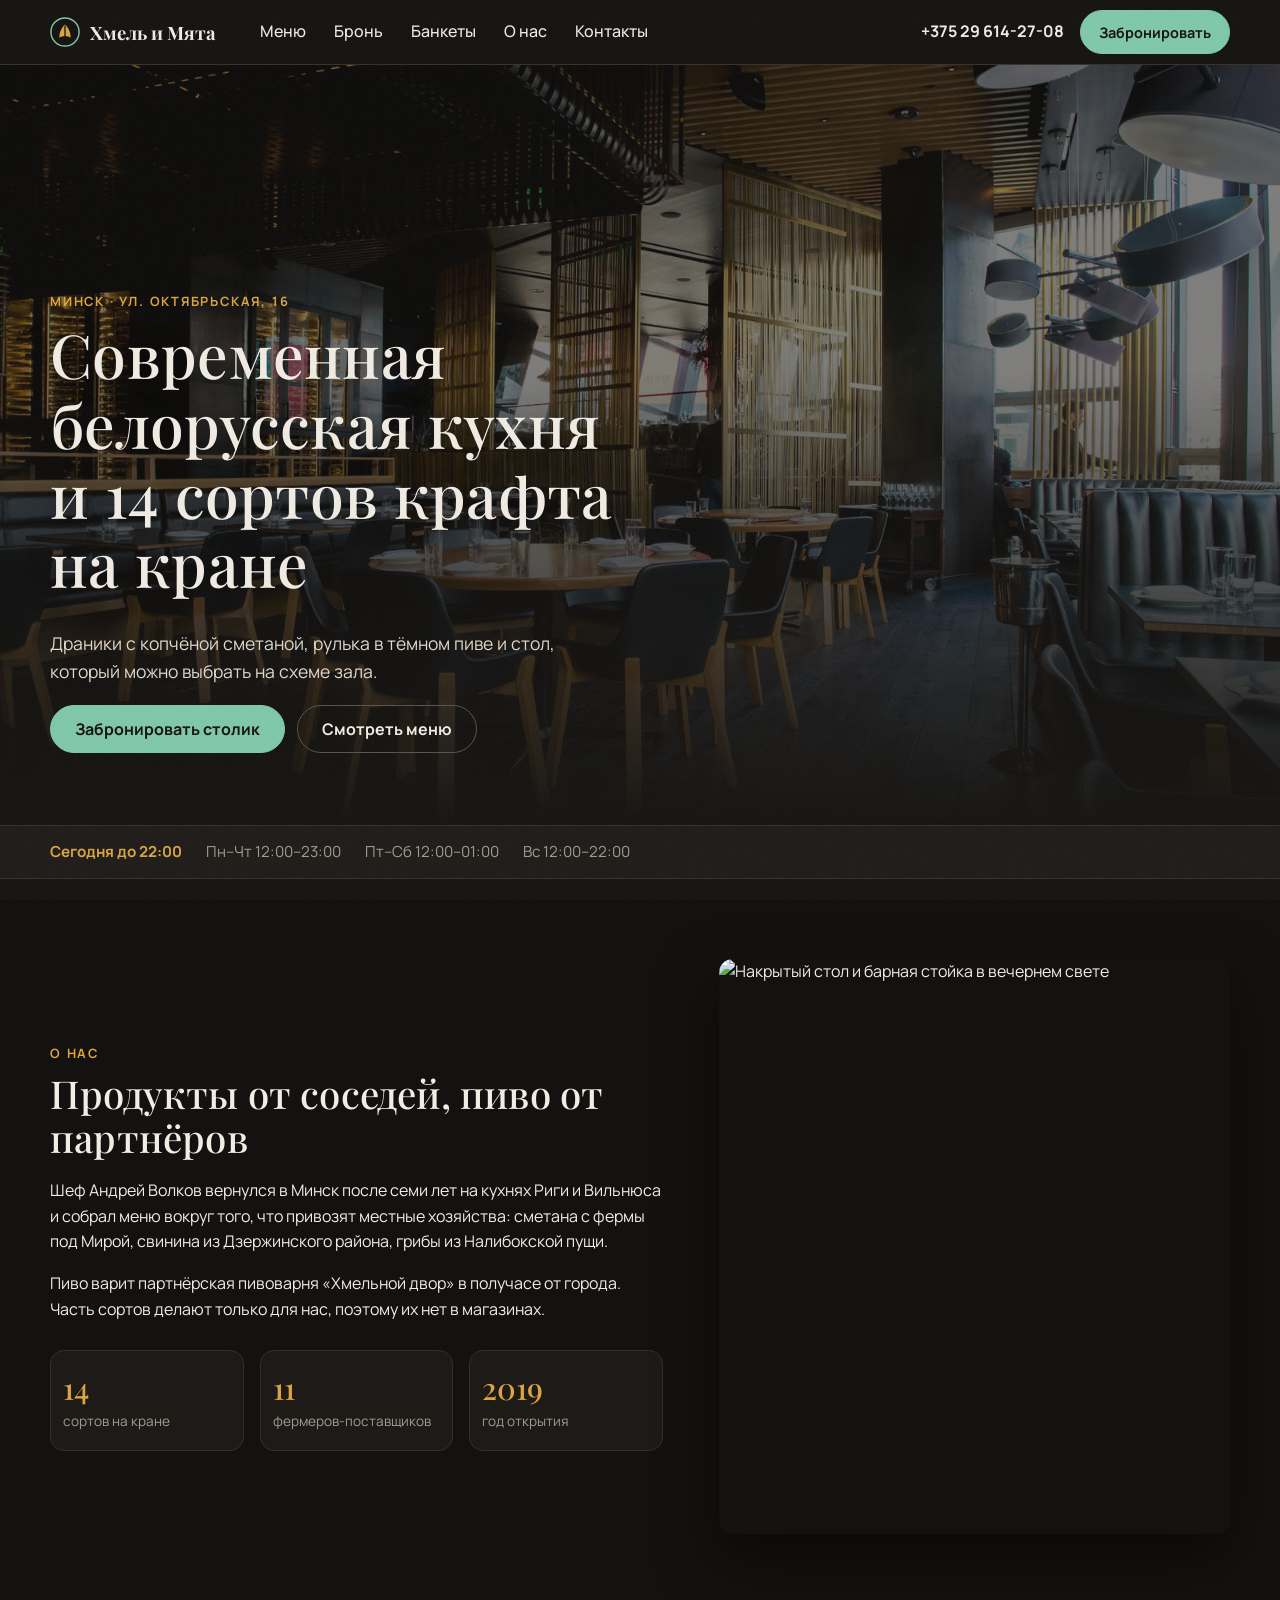
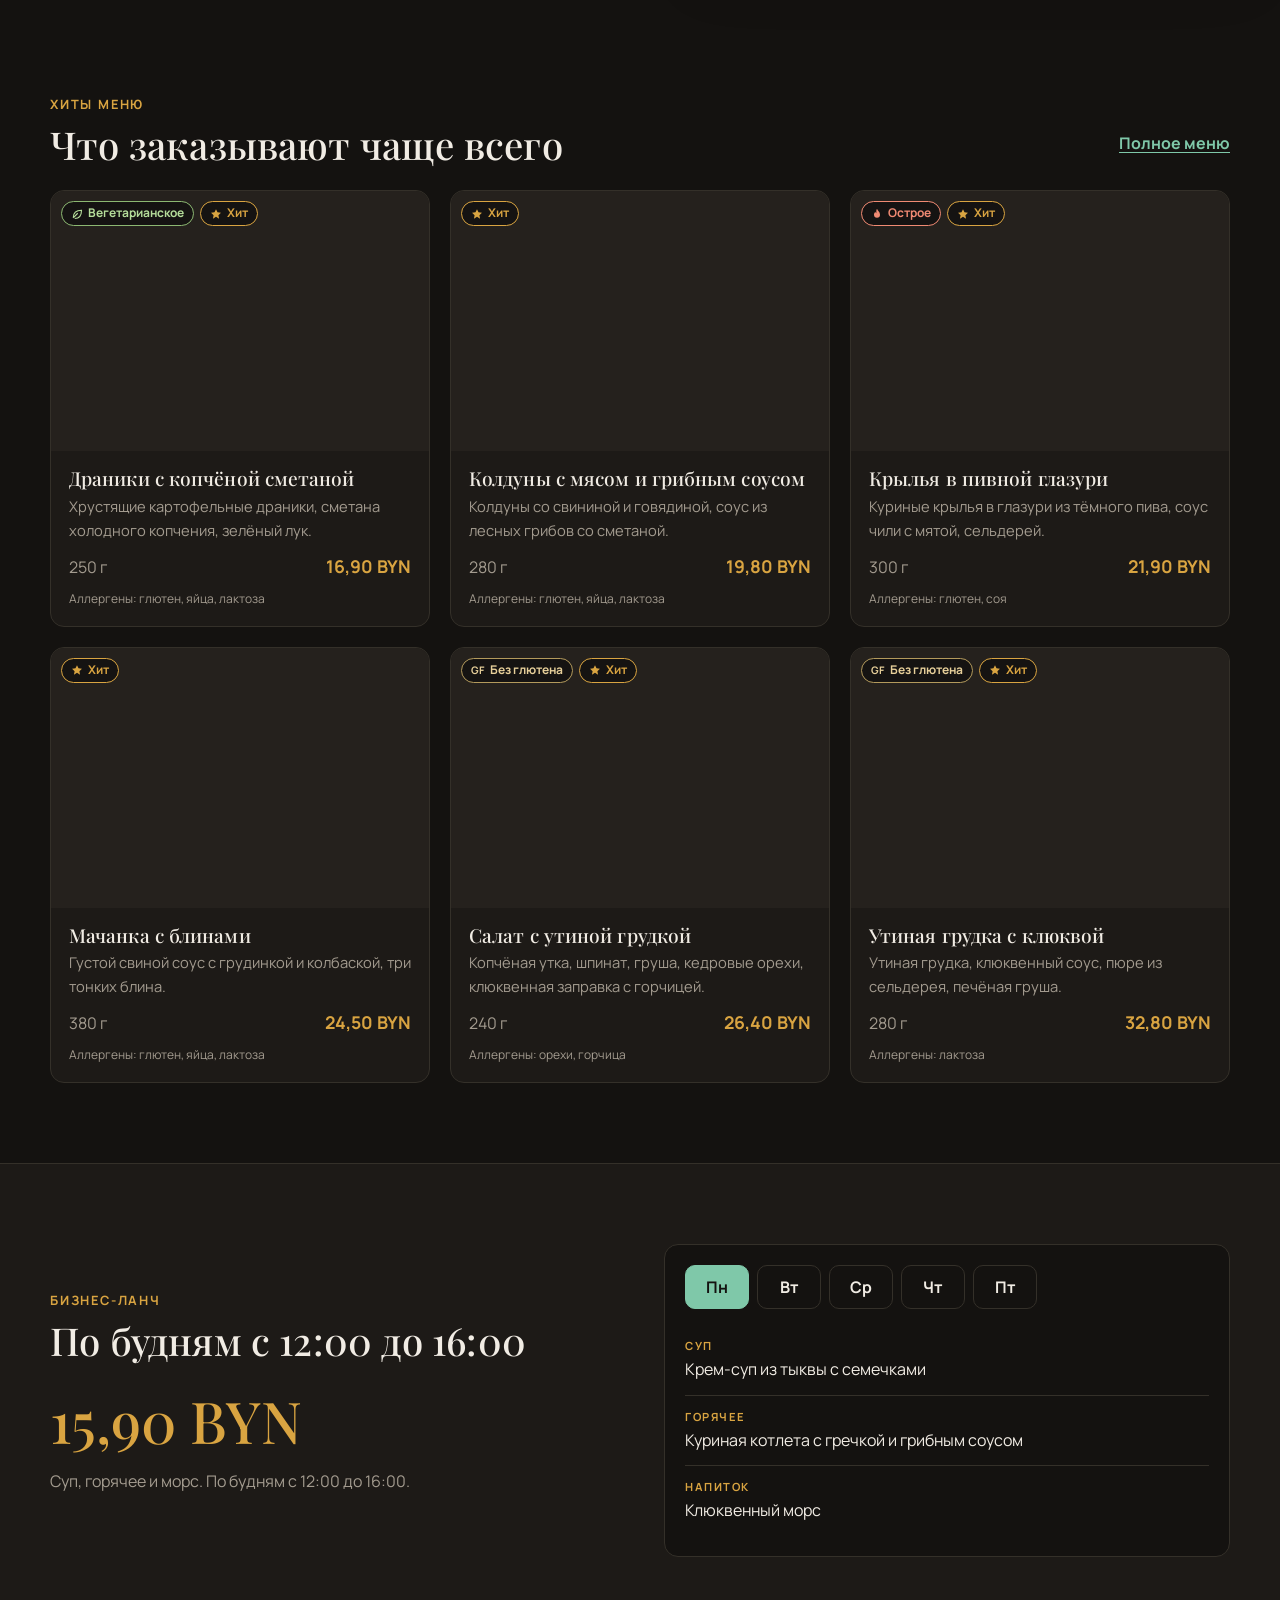
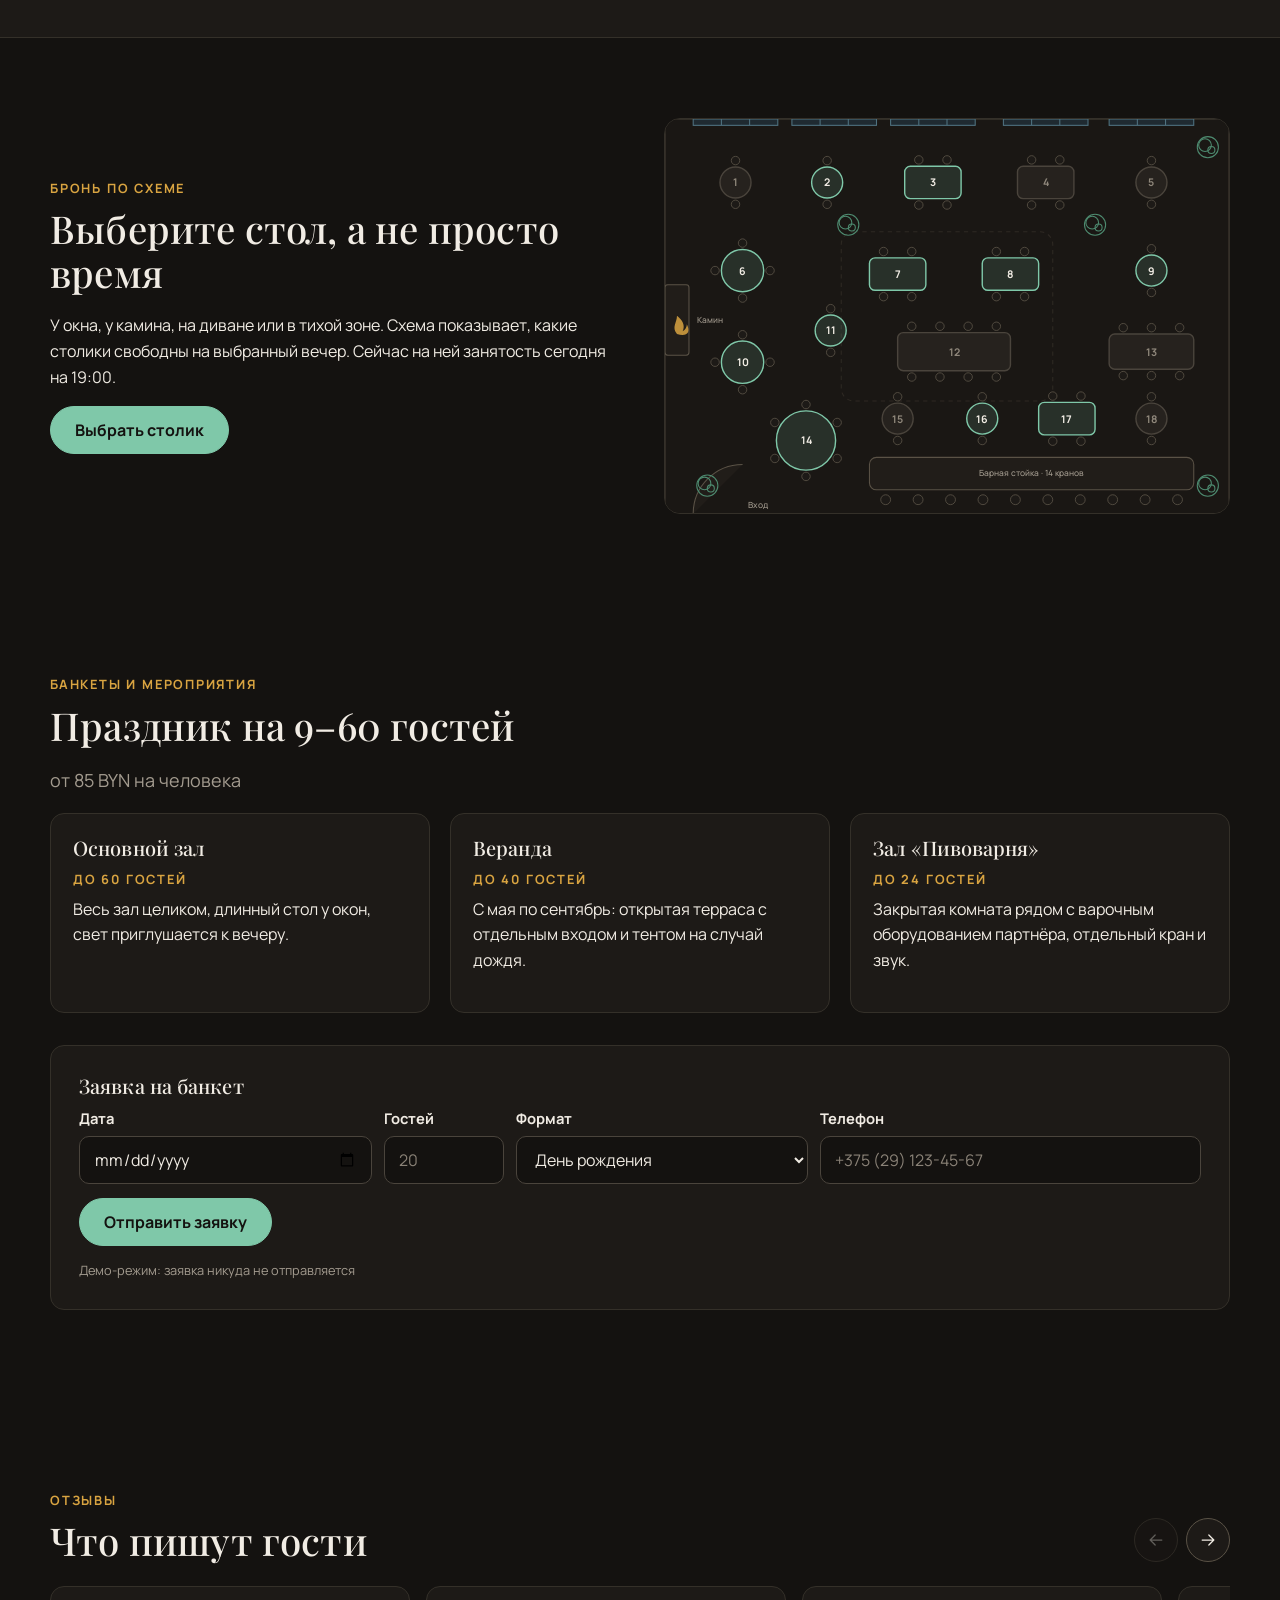
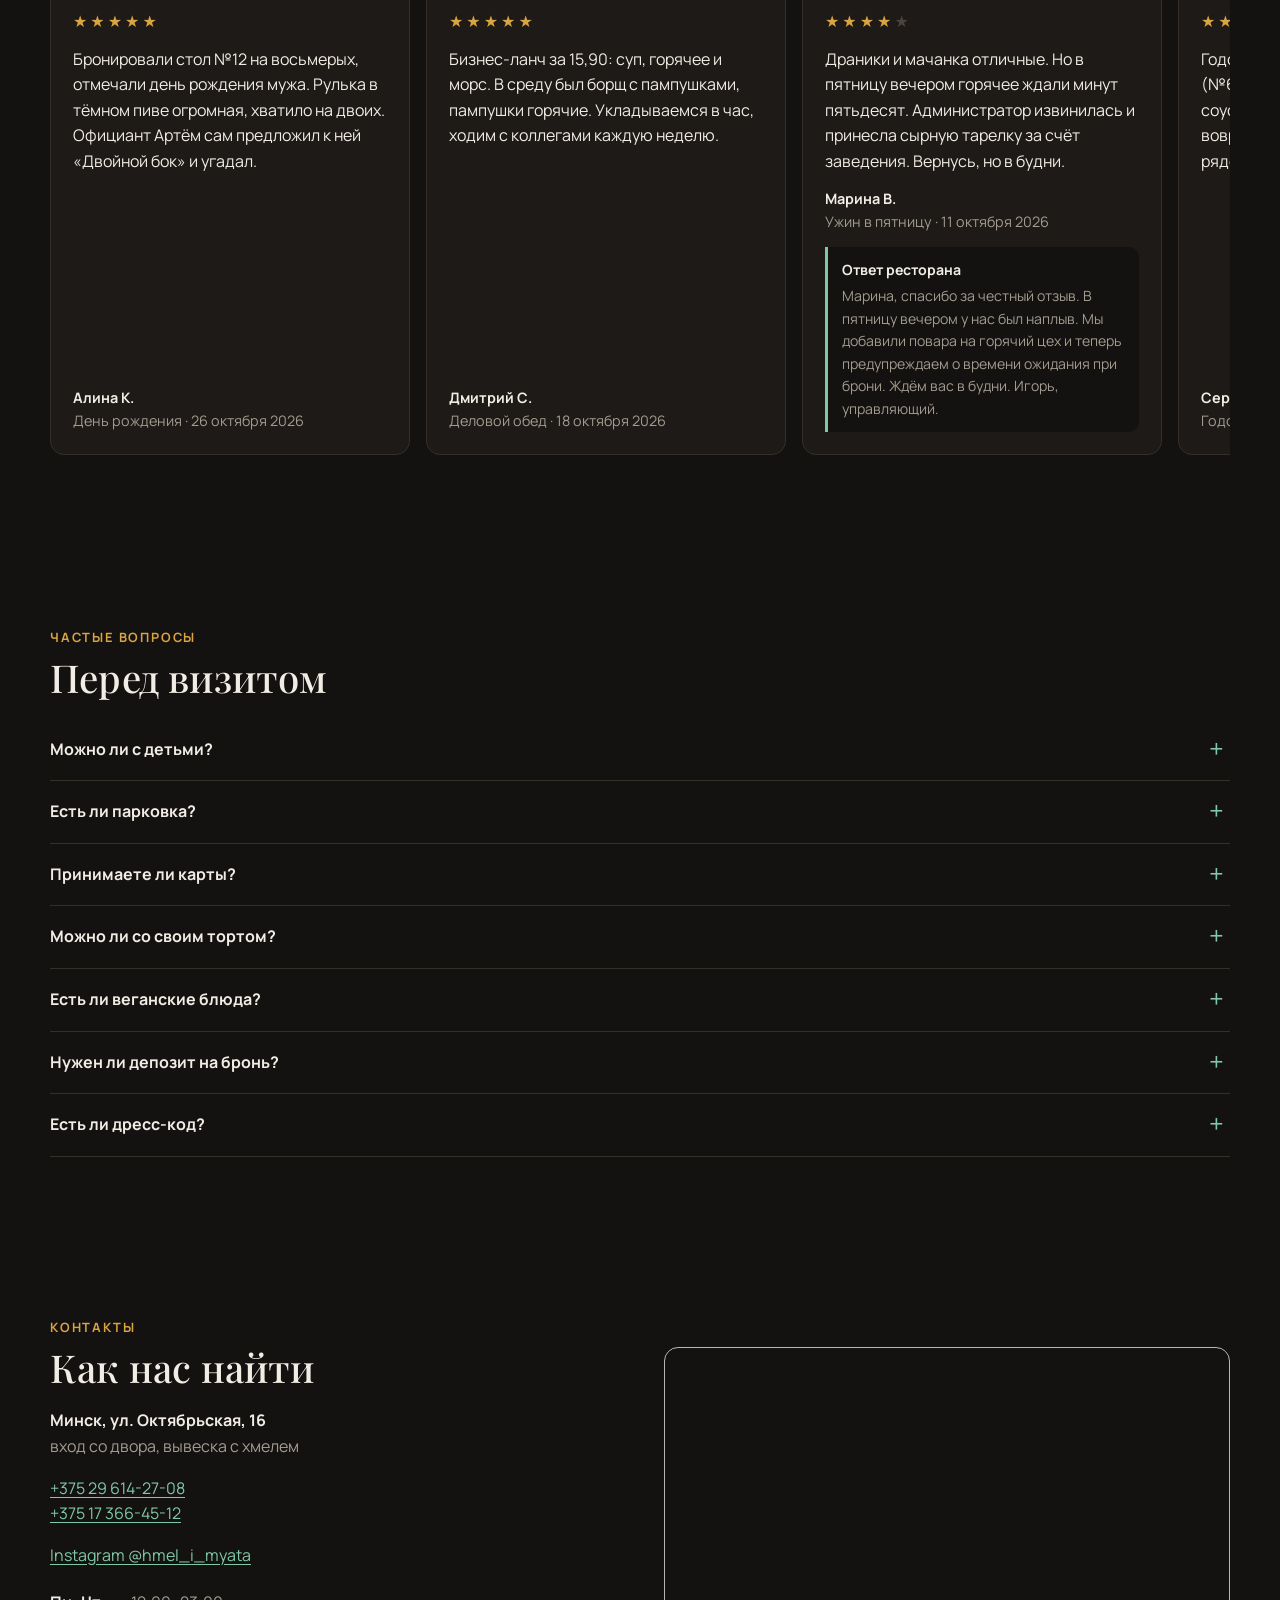
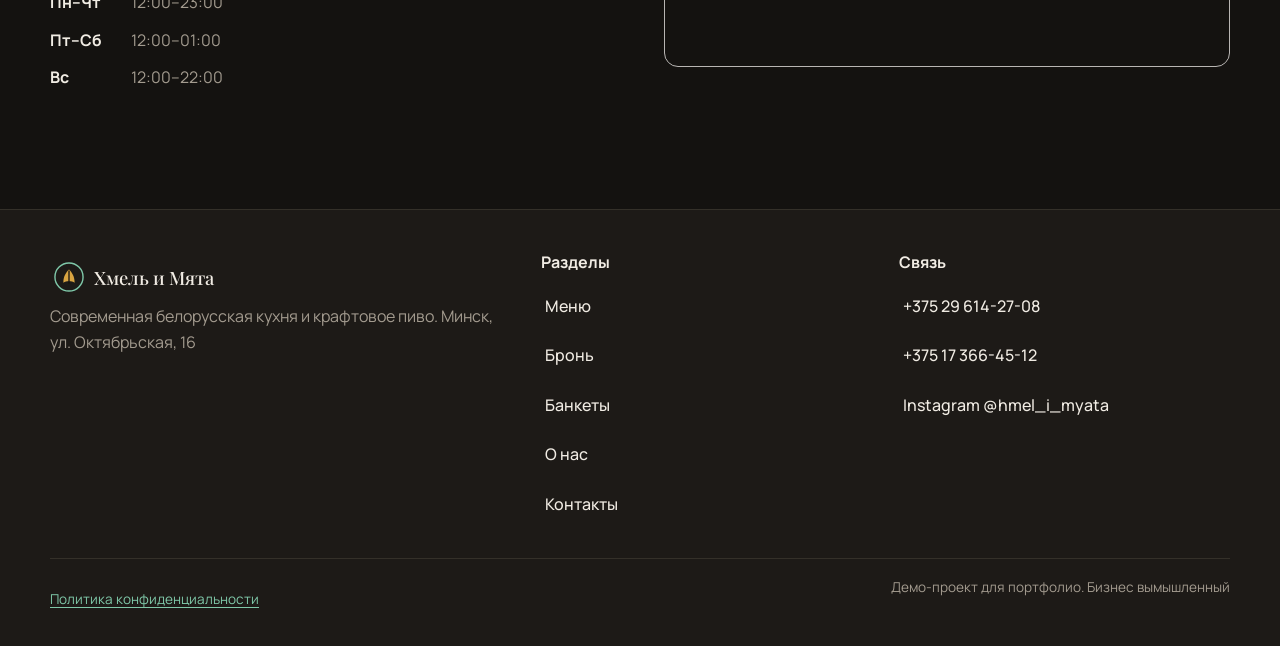
==== commit 09df0959: "QA: локальные hero и шрифты, предзагрузка и резерв шапки Co-Authored-By: Codex <noreply@openai.com>" ====
--- a/index.html
+++ b/index.html
@@ -15,9 +15,9 @@
 <meta property="og:image" content="https://images.unsplash.com/photo-1517248135467-4c7edcad34c4?auto=format&fit=crop&w=1200&h=630&q=70">
 <meta name="theme-color" content="#141210">
 <link rel="icon" href="favicon.svg" type="image/svg+xml">
-<link rel="preconnect" href="https://fonts.googleapis.com">
-<link rel="preconnect" href="https://fonts.gstatic.com" crossorigin>
-<link rel="stylesheet" href="https://fonts.googleapis.com/css2?family=Manrope:wght@400;500;700&family=Playfair+Display:wght@500;700&display=swap">
+<link rel="preload" as="font" type="font/woff2" href="fonts/manrope-400-cyrillic.woff2" crossorigin>
+<link rel="preload" as="font" type="font/woff2" href="fonts/playfair-display-500-cyrillic.woff2" crossorigin>
+<link rel="preload" as="image" type="image/avif" imagesrcset="img/hero-640.avif 640w, img/hero-1024.avif 1024w, img/hero-1600.avif 1600w, img/hero-2400.avif 2400w" imagesizes="max(100vw, min(137.6vh, 1216px))" fetchpriority="high">
 <link rel="stylesheet" href="css/styles.css">
 <script type="application/ld+json">{"@context":"https://schema.org","@type":"Restaurant","name":"Хмель и Мята","url":"https://nkorshun.dev/hmel-i-myata/","image":"https://images.unsplash.com/photo-1517248135467-4c7edcad34c4?auto=format&fit=crop&w=1200&h=630&q=70","servesCuisine":["Белорусская","Европейская"],"priceRange":"BYN 25-60","telephone":"+375296142708","address":{"@type":"PostalAddress","streetAddress":"ул. Октябрьская, 16","addressLocality":"Минск","addressCountry":"BY"},"geo":{"@type":"GeoCoordinates","latitude":53.9055,"longitude":27.564},"openingHoursSpecification":[{"@type":"OpeningHoursSpecification","dayOfWeek":["Monday","Tuesday","Wednesday","Thursday"],"opens":"12:00","closes":"23:00"},{"@type":"OpeningHoursSpecification","dayOfWeek":["Friday","Saturday"],"opens":"12:00","closes":"01:00"},{"@type":"OpeningHoursSpecification","dayOfWeek":"Sunday","opens":"12:00","closes":"22:00"}],"acceptsReservations":true,"hasMenu":{"@type":"Menu","name":"Меню","hasMenuSection":[{"@type":"MenuSection","name":"Холодные закуски","hasMenuItem":[{"@type":"MenuItem","name":"Сельдь с молодым картофелем","description":"Слабосолёная сельдь, тёплый картофель, красный лук, укроп, масло с горчицей.","offers":{"@type":"Offer","price":"14.20","priceCurrency":"BYN"}},{"@type":"MenuItem","name":"Сало домашнего посола","description":"Сало с чесноком и перцем, ржаной хлеб, зернистая горчица, маринованные огурцы.","offers":{"@type":"Offer","price":"13.60","priceCurrency":"BYN"}},{"@type":"MenuItem","name":"Рулет из свиной шейки с хреном","description":"Шейка, запечённая в горчице и травах, домашний хрен, квашеная капуста.","offers":{"@type":"Offer","price":"17.40","priceCurrency":"BYN"}},{"@type":"MenuItem","name":"Паштет из куриной печени","description":"Печень, сливочное масло, брусничное конфи, поджаренные тосты из ржаного хлеба.","offers":{"@type":"Offer","price":"15.80","priceCurrency":"BYN"}},{"@type":"MenuItem","name":"Запечённая свёкла с козьим сыром","description":"Свёкла, козий сыр, грецкий орех, мёд, листья руколы.","offers":{"@type":"Offer","price":"15.30","priceCurrency":"BYN"}},{"@type":"MenuItem","name":"Сырная тарелка","description":"Три белорусских сыра, мёд, виноград, грецкий орех, ржаные хлебцы.","offers":{"@type":"Offer","price":"28.90","priceCurrency":"BYN"}}]},{"@type":"MenuSection","name":"Горячие закуски","hasMenuItem":[{"@type":"MenuItem","name":"Драники с копчёной сметаной","description":"Хрустящие картофельные драники, сметана холодного копчения, зелёный лук.","offers":{"@type":"Offer","price":"16.90","priceCurrency":"BYN"}},{"@type":"MenuItem","name":"Драники с форелью","description":"Драники, слабосолёная форель, сметана с укропом, каперсы.","offers":{"@type":"Offer","price":"27.40","priceCurrency":"BYN"}},{"@type":"MenuItem","name":"Колдуны с мясом и грибным соусом","description":"Колдуны со свининой и говядиной, соус из лесных грибов со сметаной.","offers":{"@type":"Offer","price":"19.80","priceCurrency":"BYN"}},{"@type":"MenuItem","name":"Грибы в сметане в горшочке","description":"Шампиньоны и вёшенки, сметана, лук, запечённые под сырной корочкой.","offers":{"@type":"Offer","price":"15.60","priceCurrency":"BYN"}},{"@type":"MenuItem","name":"Крылья в пивной глазури","description":"Куриные крылья в глазури из тёмного пива, соус чили с мятой, сельдерей.","offers":{"@type":"Offer","price":"21.90","priceCurrency":"BYN"}},{"@type":"MenuItem","name":"Зразы с лесными грибами","description":"Картофельные зразы, начинка из грибов с луком, сметанный соус.","offers":{"@type":"Offer","price":"17.10","priceCurrency":"BYN"}}]},{"@type":"MenuSection","name":"Супы","hasMenuItem":[{"@type":"MenuItem","name":"Холодник со сметаной","description":"Свекольный кефирный суп, огурец, редис, укроп, варёное яйцо, горячий картофель.","offers":{"@type":"Offer","price":"11.40","priceCurrency":"BYN"}},{"@type":"MenuItem","name":"Мачанка с блинами","description":"Густой свиной соус с грудинкой и колбаской, три тонких блина.","offers":{"@type":"Offer","price":"24.50","priceCurrency":"BYN"}},{"@type":"MenuItem","name":"Борщ с пампушками","description":"Говяжий бульон, свёкла, томлёная говядина, чесночные пампушки, сметана.","offers":{"@type":"Offer","price":"13.90","priceCurrency":"BYN"}},{"@type":"MenuItem","name":"Крем-суп из белых грибов","description":"Белые грибы, сливки, картофель, трюфельное масло, гренки.","offers":{"@type":"Offer","price":"12.80","priceCurrency":"BYN"}},{"@type":"MenuItem","name":"Домашняя куриная лапша","description":"Бульон из фермерской курицы, яичная лапша, морковь, зелень.","offers":{"@type":"Offer","price":"11.10","priceCurrency":"BYN"}}]},{"@type":"MenuSection","name":"Салаты","hasMenuItem":[{"@type":"MenuItem","name":"Салат с утиной грудкой","description":"Копчёная утка, шпинат, груша, кедровые орехи, клюквенная заправка с горчицей.","offers":{"@type":"Offer","price":"26.40","priceCurrency":"BYN"}},{"@type":"MenuItem","name":"Тёплый салат с овощами и нутом","description":"Запечённые морковь, цукини, перец, нут, лимонная заправка, зелень.","offers":{"@type":"Offer","price":"18.50","priceCurrency":"BYN"}},{"@type":"MenuItem","name":"Цезарь с курицей","description":"Куриная грудка на гриле, ромэн, пармезан, гренки, соус цезарь.","offers":{"@type":"Offer","price":"20.30","priceCurrency":"BYN"}},{"@type":"MenuItem","name":"Салат с печёной тыквой","description":"Тыква, руккола, семечки, вяленая клюква, бальзамическая заправка.","offers":{"@type":"Offer","price":"17.20","priceCurrency":"BYN"}}]},{"@type":"MenuSection","name":"Горячее","hasMenuItem":[{"@type":"MenuItem","name":"Утиная грудка с клюквой","description":"Утиная грудка, клюквенный соус, пюре из сельдерея, печёная груша.","offers":{"@type":"Offer","price":"32.80","priceCurrency":"BYN"}},{"@type":"MenuItem","name":"Свиная рулька в тёмном пиве","description":"Рулька, томлёная 6 часов в тёмном пиве, тушёная капуста, горчица.","offers":{"@type":"Offer","price":"36.90","priceCurrency":"BYN"}},{"@type":"MenuItem","name":"Говяжья щека с корнеплодами","description":"Щека, томлёная в красном вине, пюре из пастернака и моркови.","offers":{"@type":"Offer","price":"33.40","priceCurrency":"BYN"}},{"@type":"MenuItem","name":"Судак с укропным маслом","description":"Филе судака, картофельное конфи, укропное масло, икра щуки.","offers":{"@type":"Offer","price":"31.20","priceCurrency":"BYN"}},{"@type":"MenuItem","name":"Кролик в сметане","description":"Кролик, тушёный со сметаной и луком, пюре с жареным луком.","offers":{"@type":"Offer","price":"30.50","priceCurrency":"BYN"}},{"@type":"MenuItem","name":"Куриная ножка су-вид с гречкой","description":"Куриная ножка 8 часов при низкой температуре, гречка с белыми грибами.","offers":{"@type":"Offer","price":"21.70","priceCurrency":"BYN"}},{"@type":"MenuItem","name":"Мраморная говядина на углях","description":"Стейк из белорусской мраморной говядины, печёный картофель, соус из зелёного перца.","offers":{"@type":"Offer","price":"49.90","priceCurrency":"BYN"}},{"@type":"MenuItem","name":"Перловка с лесными грибами","description":"Перловка, белые грибы и лисички, печёная тыква, жареный лук.","offers":{"@type":"Offer","price":"17.80","priceCurrency":"BYN"}},{"@type":"MenuItem","name":"Цветная капуста с ромеско","description":"Стейк из цветной капусты на гриле, соус ромеско из миндаля и печёного перца.","offers":{"@type":"Offer","price":"19.60","priceCurrency":"BYN"}}]},{"@type":"MenuSection","name":"Бургеры и паста","hasMenuItem":[{"@type":"MenuItem","name":"Бургер «Хмель»","description":"Котлета из говядины, чеддер, карамелизированный лук, пивной соус, картофель по-деревенски.","offers":{"@type":"Offer","price":"26.90","priceCurrency":"BYN"}},{"@type":"MenuItem","name":"Острый куриный бургер","description":"Куриное бедро в хрустящей панировке, соус чили, маринованные огурцы, капуста.","offers":{"@type":"Offer","price":"22.40","priceCurrency":"BYN"}},{"@type":"MenuItem","name":"Веганский бургер со свёклой","description":"Котлета из свёклы и нута, авокадо, томат, веганский майонез.","offers":{"@type":"Offer","price":"21.30","priceCurrency":"BYN"}},{"@type":"MenuItem","name":"Паста с белыми грибами","description":"Тальятелле, белые грибы, сливочный соус, пармезан.","offers":{"@type":"Offer","price":"23.60","priceCurrency":"BYN"}},{"@type":"MenuItem","name":"Паста с томлёной уткой","description":"Паппарделле, утиная ножка, вяленые томаты, розмарин.","offers":{"@type":"Offer","price":"25.20","priceCurrency":"BYN"}},{"@type":"MenuItem","name":"Тальятелле с креветками","description":"Тигровые креветки, чеснок, чили, томатный соус, петрушка.","offers":{"@type":"Offer","price":"28.40","priceCurrency":"BYN"}}]},{"@type":"MenuSection","name":"Десерты","hasMenuItem":[{"@type":"MenuItem","name":"Сырники с брусничным вареньем","description":"Сырники из фермерского творога, брусничное варенье, сметана.","offers":{"@type":"Offer","price":"13.20","priceCurrency":"BYN"}},{"@type":"MenuItem","name":"Медовик на ржаной муке","description":"Тонкие коржи, сметанный крем, мёд, грецкий орех.","offers":{"@type":"Offer","price":"11.90","priceCurrency":"BYN"}},{"@type":"MenuItem","name":"Яблочный штрудель","description":"Яблоки с корицей, тонкое тесто, ванильное мороженое.","offers":{"@type":"Offer","price":"12.60","priceCurrency":"BYN"}},{"@type":"MenuItem","name":"Крем-брюле с мятой","description":"Ванильный крем, карамельная корочка, мятное масло.","offers":{"@type":"Offer","price":"11.30","priceCurrency":"BYN"}},{"@type":"MenuItem","name":"Шоколадный фондан","description":"Горячий шоколадный кекс с жидкой серединой, мороженое из сливок.","offers":{"@type":"Offer","price":"14.70","priceCurrency":"BYN"}},{"@type":"MenuItem","name":"Сорбет из чёрной смородины","description":"Сорбет из смородины и мяты, без молочных продуктов.","offers":{"@type":"Offer","price":"8.90","priceCurrency":"BYN"}}]}]}}</script>
 </head>
@@ -26,7 +26,11 @@
 <main id="main">
 
 <section class="hero">
-  <img class="hero__img" src="https://images.unsplash.com/photo-1517248135467-4c7edcad34c4?auto=format&fit=crop&w=1600&h=1000&q=70" alt="Зал ресторана вечером, тёплый свет ламп над столиками" width="1600" height="1000" fetchpriority="high">
+  <picture>
+    <source type="image/avif" srcset="img/hero-640.avif 640w, img/hero-1024.avif 1024w, img/hero-1600.avif 1600w, img/hero-2400.avif 2400w" sizes="max(100vw, min(137.6vh, 1216px))">
+    <source type="image/webp" srcset="img/hero-640.webp 640w, img/hero-1024.webp 1024w, img/hero-1600.webp 1600w, img/hero-2400.webp 2400w" sizes="max(100vw, min(137.6vh, 1216px))">
+    <img class="hero__img" src="img/hero-1600.webp" alt="Зал ресторана вечером, тёплый свет ламп над столиками" width="1600" height="1000" fetchpriority="high" decoding="async">
+  </picture>
   <div class="wrap hero__in">
     <p class="eyebrow">Минск · ул. Октябрьская, 16</p>
     <h1>Современная белорусская кухня и 14 сортов крафта на кране</h1>
--- a/css/styles.css
+++ b/css/styles.css
@@ -1,9 +1,21 @@
+@font-face { font-family: 'Manrope'; font-style: normal; font-weight: 400; font-display: swap; src: url("../fonts/manrope-400-cyrillic.woff2") format('woff2'); unicode-range: U+0301, U+0400-045F, U+0490-0491, U+04B0-04B1, U+2116; }
+@font-face { font-family: 'Manrope'; font-style: normal; font-weight: 400; font-display: swap; src: url("../fonts/manrope-400-latin.woff2") format('woff2'); unicode-range: U+0000-00FF, U+0131, U+0152-0153, U+02BB-02BC, U+02C6, U+02DA, U+02DC, U+0304, U+0308, U+0329, U+2000-206F, U+20AC, U+2122, U+2191, U+2193, U+2212, U+2215, U+FEFF, U+FFFD; }
+@font-face { font-family: 'Manrope'; font-style: normal; font-weight: 500; font-display: swap; src: url("../fonts/manrope-400-cyrillic.woff2") format('woff2'); unicode-range: U+0301, U+0400-045F, U+0490-0491, U+04B0-04B1, U+2116; }
+@font-face { font-family: 'Manrope'; font-style: normal; font-weight: 500; font-display: swap; src: url("../fonts/manrope-400-latin.woff2") format('woff2'); unicode-range: U+0000-00FF, U+0131, U+0152-0153, U+02BB-02BC, U+02C6, U+02DA, U+02DC, U+0304, U+0308, U+0329, U+2000-206F, U+20AC, U+2122, U+2191, U+2193, U+2212, U+2215, U+FEFF, U+FFFD; }
+@font-face { font-family: 'Manrope'; font-style: normal; font-weight: 700; font-display: swap; src: url("../fonts/manrope-400-cyrillic.woff2") format('woff2'); unicode-range: U+0301, U+0400-045F, U+0490-0491, U+04B0-04B1, U+2116; }
+@font-face { font-family: 'Manrope'; font-style: normal; font-weight: 700; font-display: swap; src: url("../fonts/manrope-400-latin.woff2") format('woff2'); unicode-range: U+0000-00FF, U+0131, U+0152-0153, U+02BB-02BC, U+02C6, U+02DA, U+02DC, U+0304, U+0308, U+0329, U+2000-206F, U+20AC, U+2122, U+2191, U+2193, U+2212, U+2215, U+FEFF, U+FFFD; }
+@font-face { font-family: 'Playfair Display'; font-style: normal; font-weight: 500; font-display: swap; src: url("../fonts/playfair-display-500-cyrillic.woff2") format('woff2'); unicode-range: U+0301, U+0400-045F, U+0490-0491, U+04B0-04B1, U+2116; }
+@font-face { font-family: 'Playfair Display'; font-style: normal; font-weight: 500; font-display: swap; src: url("../fonts/playfair-display-500-latin.woff2") format('woff2'); unicode-range: U+0000-00FF, U+0131, U+0152-0153, U+02BB-02BC, U+02C6, U+02DA, U+02DC, U+0304, U+0308, U+0329, U+2000-206F, U+20AC, U+2122, U+2191, U+2193, U+2212, U+2215, U+FEFF, U+FFFD; }
+@font-face { font-family: 'Playfair Display'; font-style: normal; font-weight: 700; font-display: swap; src: url("../fonts/playfair-display-500-cyrillic.woff2") format('woff2'); unicode-range: U+0301, U+0400-045F, U+0490-0491, U+04B0-04B1, U+2116; }
+@font-face { font-family: 'Playfair Display'; font-style: normal; font-weight: 700; font-display: swap; src: url("../fonts/playfair-display-500-latin.woff2") format('woff2'); unicode-range: U+0000-00FF, U+0131, U+0152-0153, U+02BB-02BC, U+02C6, U+02DA, U+02DC, U+0304, U+0308, U+0329, U+2000-206F, U+20AC, U+2122, U+2191, U+2193, U+2212, U+2215, U+FEFF, U+FFFD; }
+@font-face { font-family: "Playfair Fallback"; src: local("Georgia"); size-adjust: 103%; }
+@font-face { font-family: "Manrope Fallback"; src: local("Arial"); size-adjust: 99.5%; }
 /* Хмель и Мята: тёмный тёплый вечер. Mobile-first: 480 / 768 / 1024 / 1280 */
 :root {
   --bg: #141210; --surface: #1d1a17; --surface2: #25211d; --line: #343029;
   --text: #f1ece4; --muted: #a39b8f; --mint: #7fc8a9; --amber: #d9a441; --danger: #f08a73;
-  --serif: "Playfair Display", Georgia, "Times New Roman", serif;
-  --sans: "Manrope", system-ui, -apple-system, "Segoe UI", Arial, sans-serif;
+  --serif: "Playfair Display", "Playfair Fallback", Georgia, "Times New Roman", serif;
+  --sans: "Manrope", "Manrope Fallback", system-ui, -apple-system, "Segoe UI", Arial, sans-serif;
   --hh: 64px; --r: 14px;
 }
 *, *::before, *::after { box-sizing: border-box; }
@@ -48,7 +60,7 @@
 .round:disabled { opacity: .35; cursor: not-allowed; }
 
 /* шапка */
-.header { position: sticky; top: 0; z-index: 50; background: rgba(20, 18, 16, .92); backdrop-filter: blur(10px); border-bottom: 1px solid var(--line); }
+.header { min-height: calc(var(--hh) + 1px); /* Резервируем шапку до mountLayout(). */ position: sticky; top: 0; z-index: 50; background: rgba(20, 18, 16, .92); backdrop-filter: blur(10px); border-bottom: 1px solid var(--line); }
 .header__in { width: min(1180px, calc(100% - 32px)); margin-inline: auto; height: var(--hh); display: flex; align-items: center; gap: 16px; }
 .logo { display: inline-flex; align-items: center; min-height: 44px; gap: 10px; color: var(--text); text-decoration: none; font: 700 1.15rem var(--serif); white-space: nowrap; }
 .logo:hover { color: var(--text); }
@@ -66,7 +78,7 @@
 .hero__img { position: absolute; inset: 0; width: 100%; height: 100%; object-fit: cover; z-index: -2; }
 .hero::after { content: ""; position: absolute; inset: 0; z-index: -1; background: linear-gradient(180deg, rgba(20, 18, 16, .55) 0%, rgba(20, 18, 16, .55) 40%, var(--bg) 100%); }
 .hero__in { max-width: 1180px; }
-.hero h1 { max-width: 16ch; text-shadow: 0 2px 24px rgba(0, 0, 0, .5); }
+.hero h1 { max-width: 9.84em; /* = 16ch Playfair; в em, чтобы не зависело от подмены шрифта */ text-shadow: 0 2px 24px rgba(0, 0, 0, .5); }
 .hero__lead { font-size: 1.1rem; max-width: 52ch; color: #e0d9cd; }
 .hoursbar { background: var(--surface); border-block: 1px solid var(--line); }
 .hoursbar__in { display: flex; flex-wrap: wrap; gap: 6px 24px; padding: 14px 0; color: var(--muted); font-size: .95rem; }
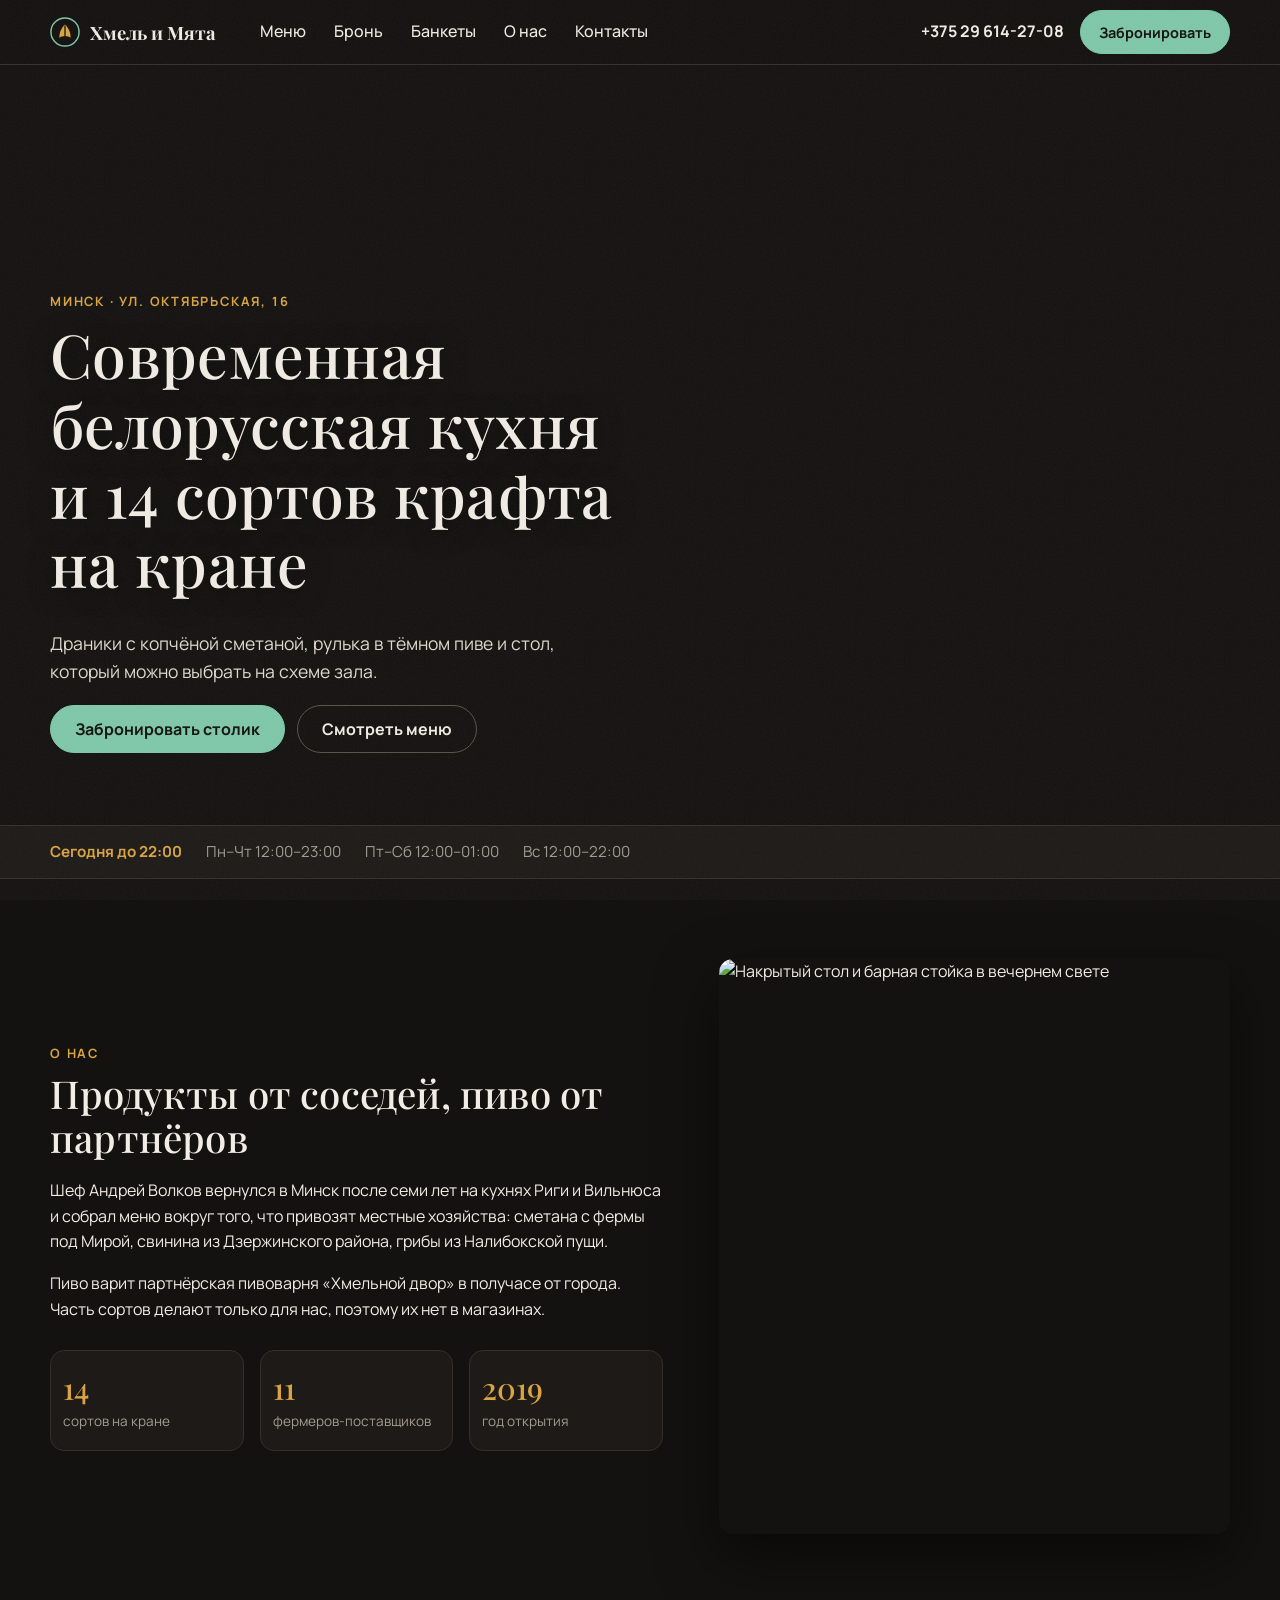
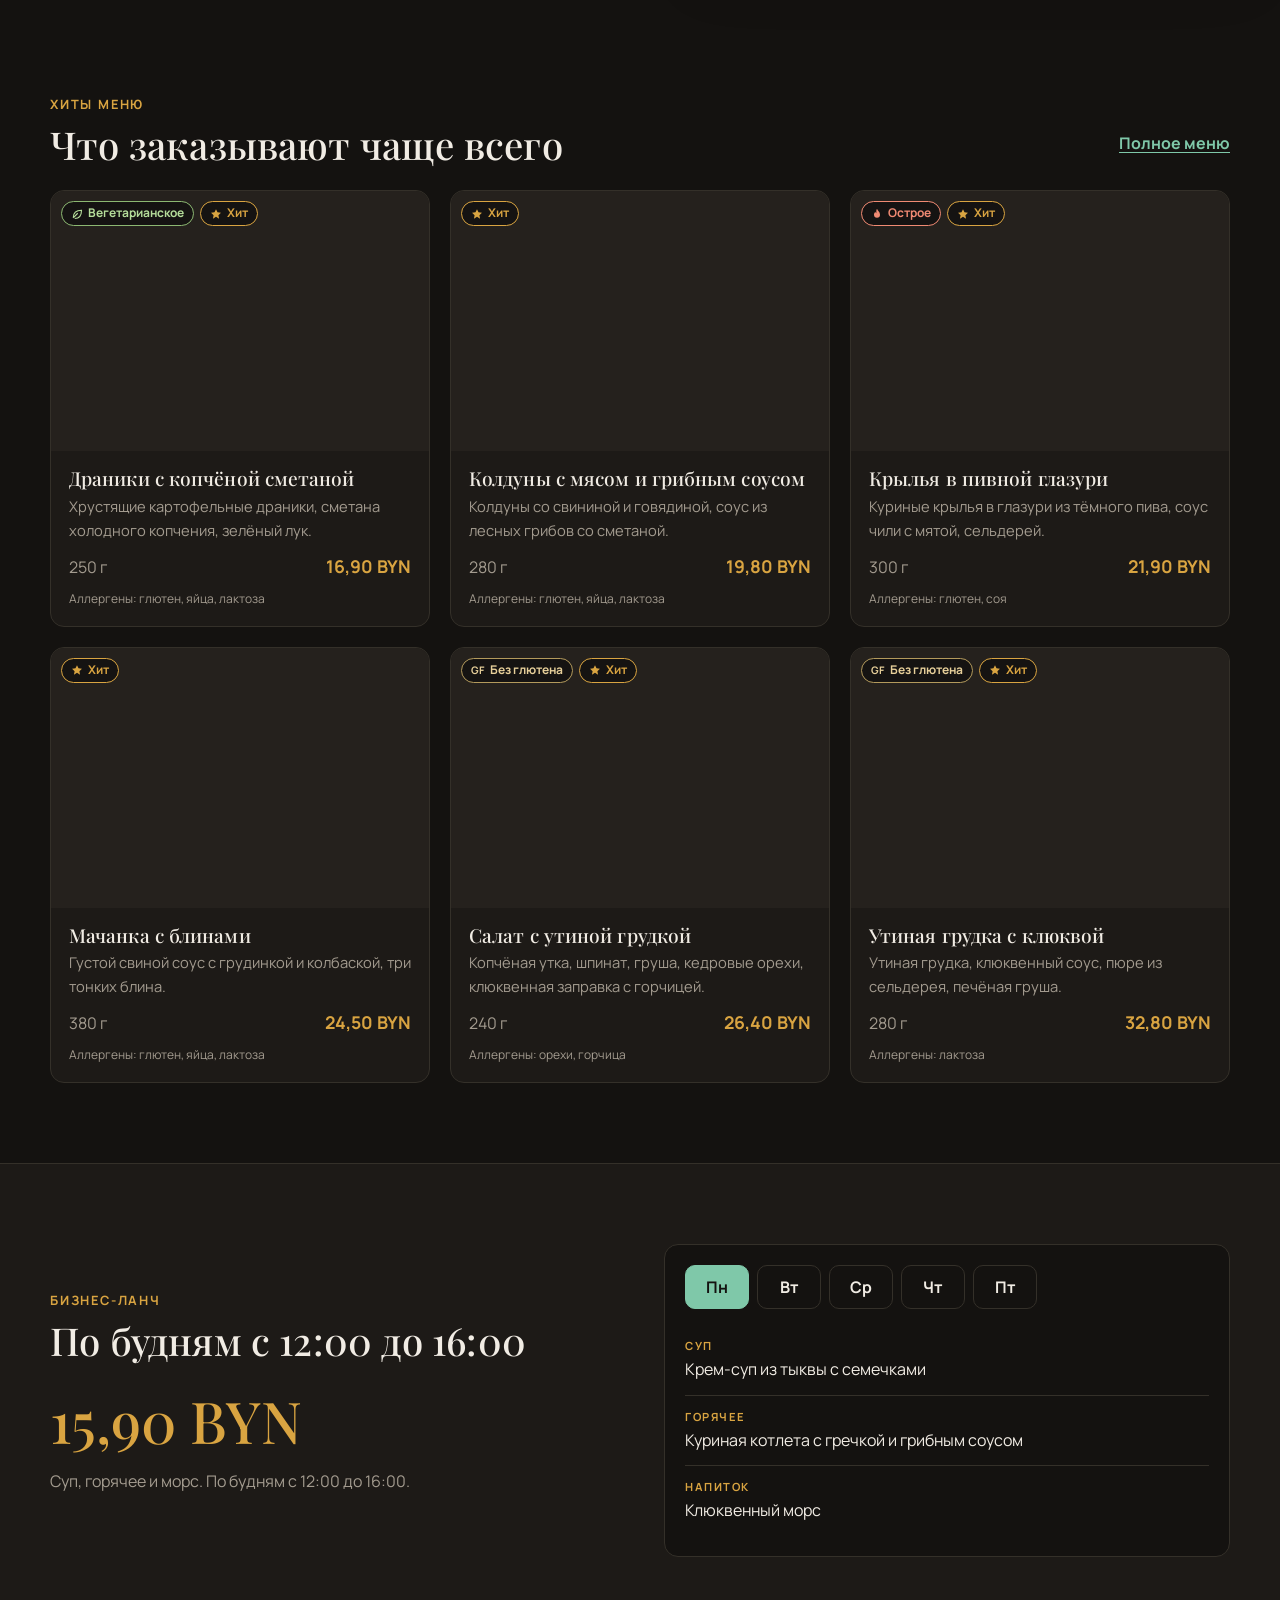
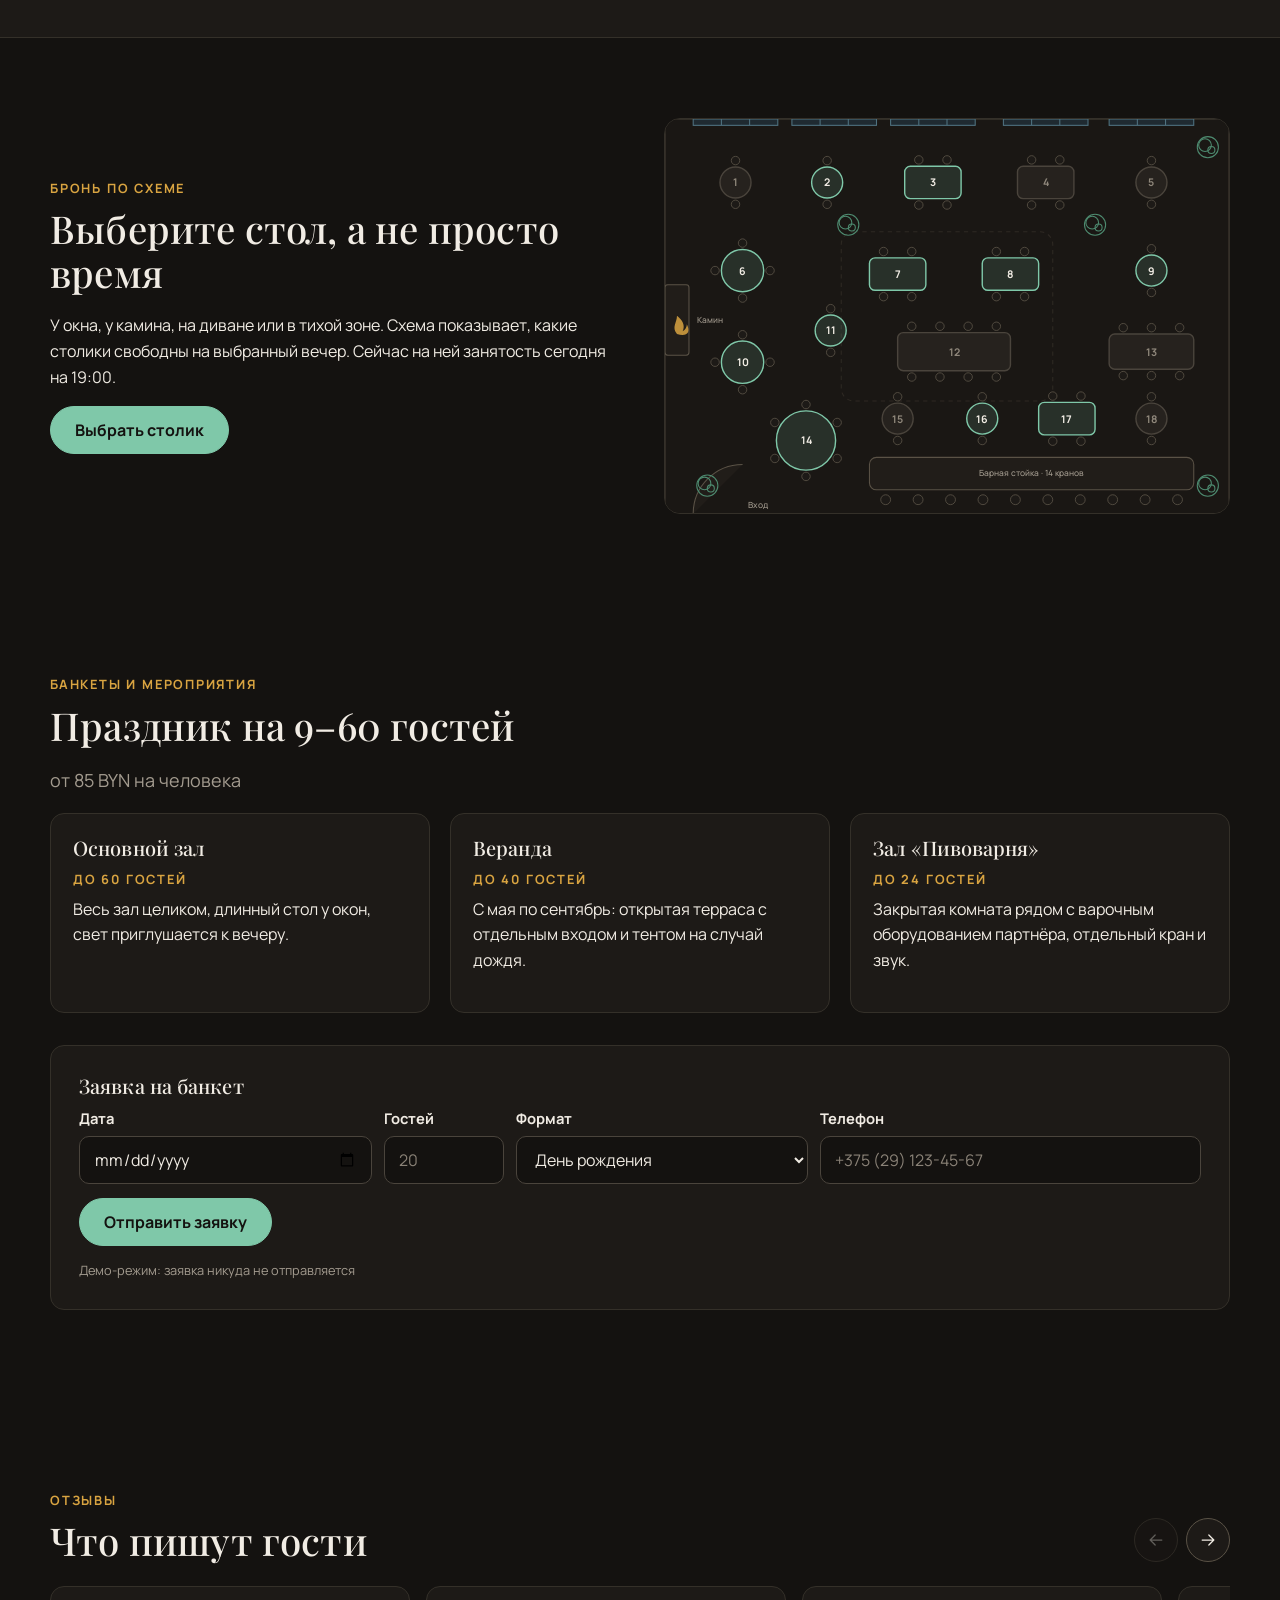
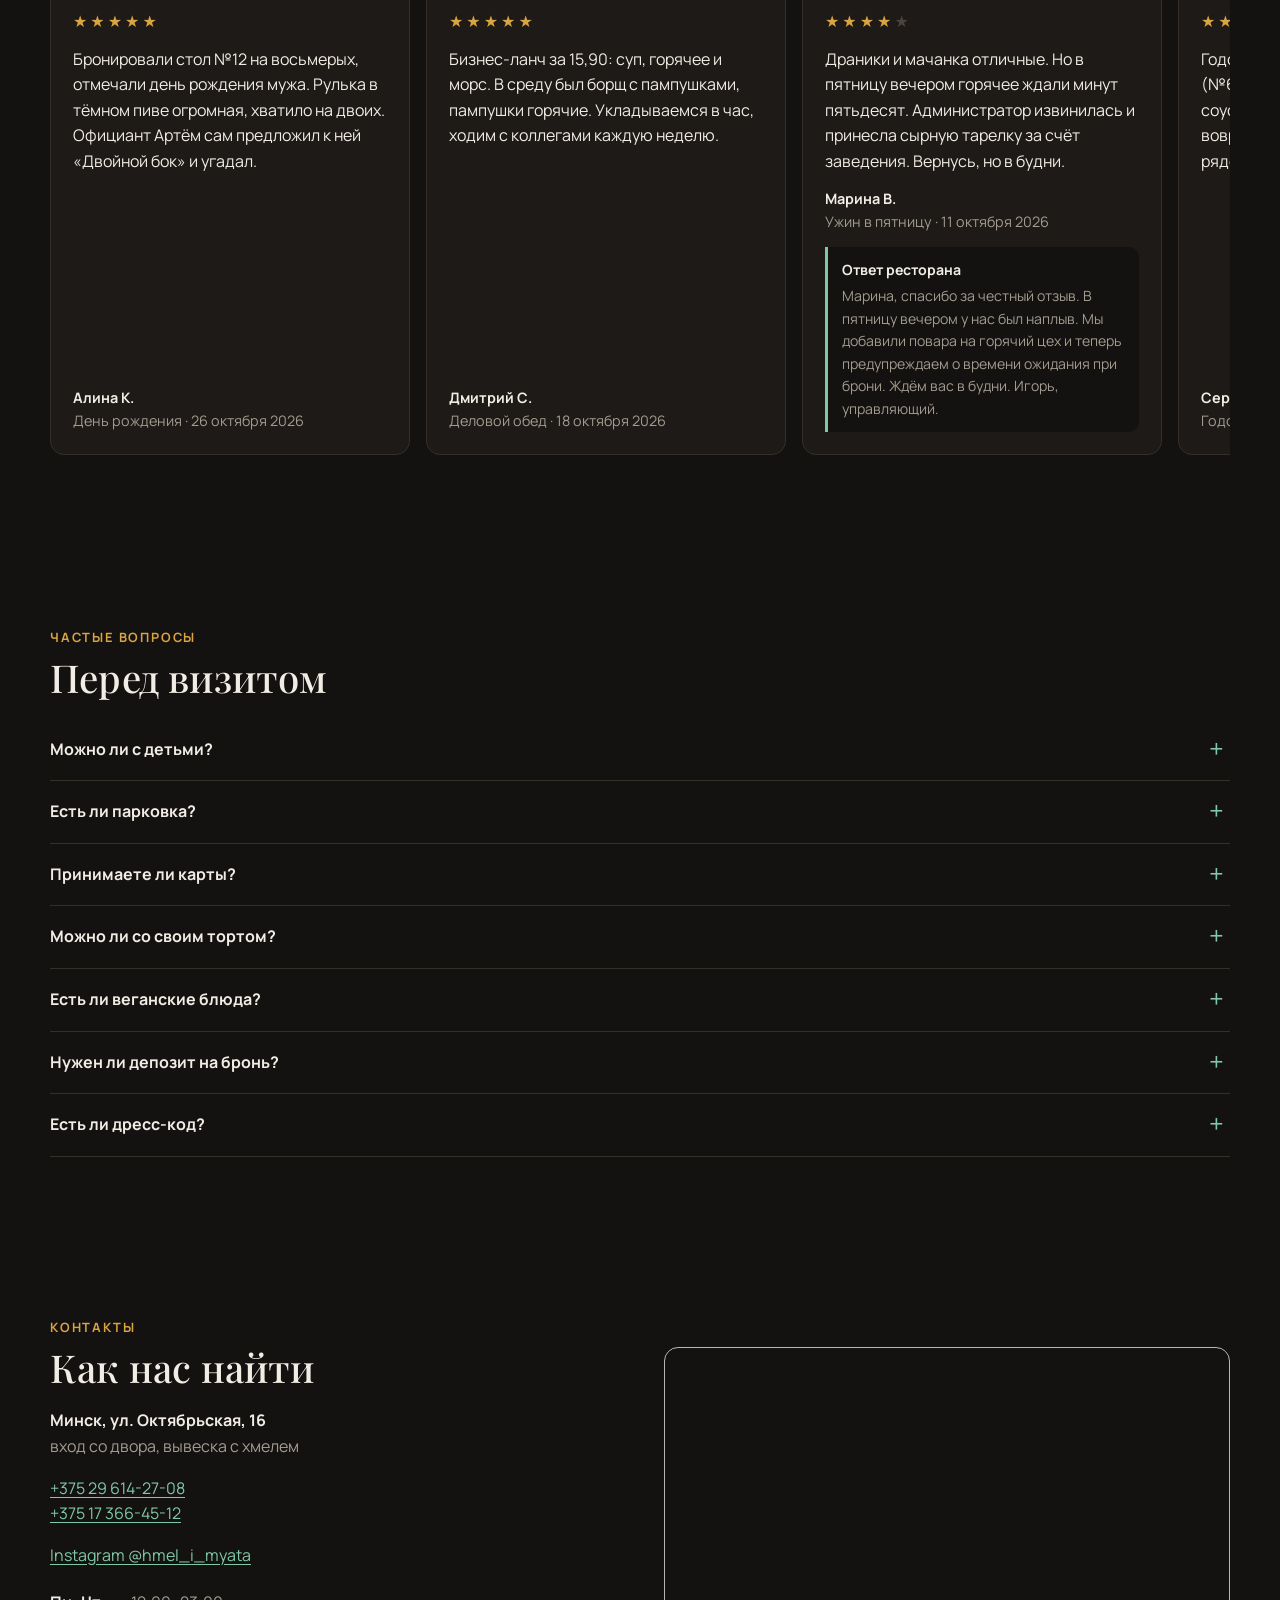
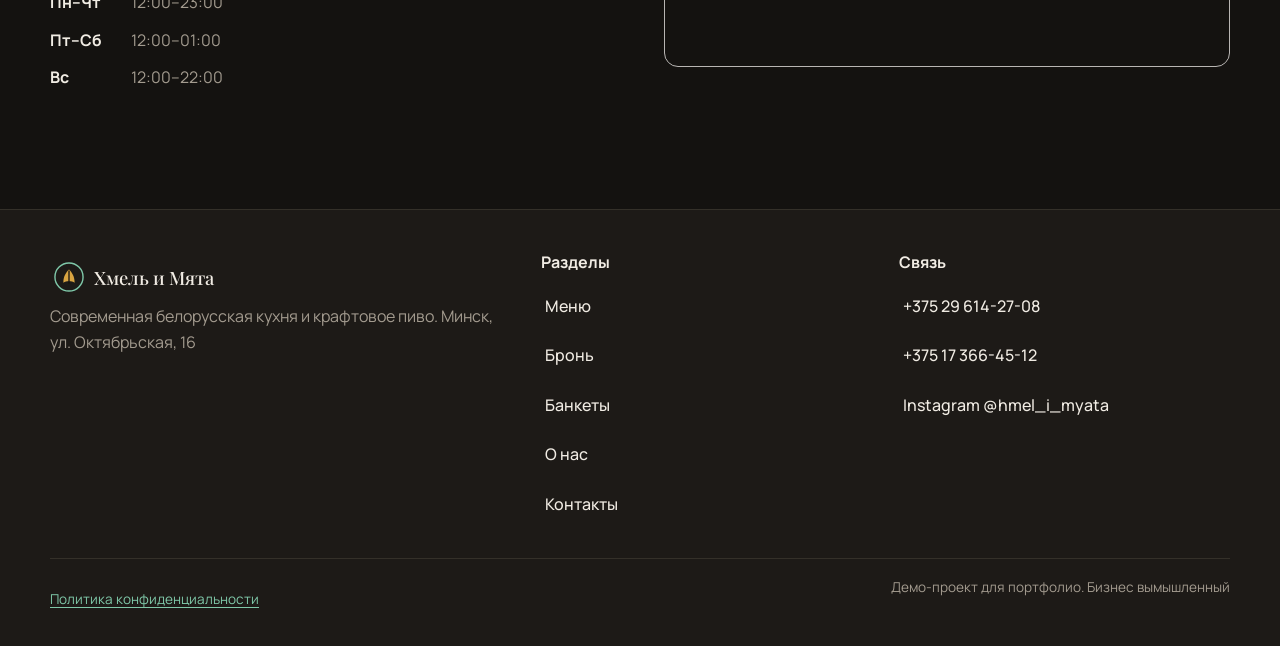
==== commit e3385efb: "QA performance: мобильное hero без лишней передачи широкого кадра; CSP локальных шрифтов Co-Authored" ====
--- a/index.html
+++ b/index.html
@@ -17,7 +17,8 @@
 <link rel="icon" href="favicon.svg" type="image/svg+xml">
 <link rel="preload" as="font" type="font/woff2" href="fonts/manrope-400-cyrillic.woff2" crossorigin>
 <link rel="preload" as="font" type="font/woff2" href="fonts/playfair-display-500-cyrillic.woff2" crossorigin>
-<link rel="preload" as="image" type="image/avif" imagesrcset="img/hero-640.avif 640w, img/hero-1024.avif 1024w, img/hero-1600.avif 1600w, img/hero-2400.avif 2400w" imagesizes="max(100vw, min(137.6vh, 1216px))" fetchpriority="high">
+<link rel="preload" as="image" type="image/avif" imagesrcset="img/hero-640.avif 640w, img/hero-1024.avif 1024w, img/hero-1600.avif 1600w, img/hero-2400.avif 2400w" imagesizes="max(100vw, min(137.6vh, 1216px))" fetchpriority="high" media="(min-width: 768px)">
+<link rel="preload" as="image" type="image/avif" media="(max-width: 767px)" href="img/hero-m-800.avif" imagesrcset="img/hero-m-400.avif 400w, img/hero-m-800.avif 800w, img/hero-m-1200.avif 1200w" imagesizes="100vw" fetchpriority="high">
 <link rel="stylesheet" href="css/styles.css">
 <script type="application/ld+json">{"@context":"https://schema.org","@type":"Restaurant","name":"Хмель и Мята","url":"https://nkorshun.dev/hmel-i-myata/","image":"https://images.unsplash.com/photo-1517248135467-4c7edcad34c4?auto=format&fit=crop&w=1200&h=630&q=70","servesCuisine":["Белорусская","Европейская"],"priceRange":"BYN 25-60","telephone":"+375296142708","address":{"@type":"PostalAddress","streetAddress":"ул. Октябрьская, 16","addressLocality":"Минск","addressCountry":"BY"},"geo":{"@type":"GeoCoordinates","latitude":53.9055,"longitude":27.564},"openingHoursSpecification":[{"@type":"OpeningHoursSpecification","dayOfWeek":["Monday","Tuesday","Wednesday","Thursday"],"opens":"12:00","closes":"23:00"},{"@type":"OpeningHoursSpecification","dayOfWeek":["Friday","Saturday"],"opens":"12:00","closes":"01:00"},{"@type":"OpeningHoursSpecification","dayOfWeek":"Sunday","opens":"12:00","closes":"22:00"}],"acceptsReservations":true,"hasMenu":{"@type":"Menu","name":"Меню","hasMenuSection":[{"@type":"MenuSection","name":"Холодные закуски","hasMenuItem":[{"@type":"MenuItem","name":"Сельдь с молодым картофелем","description":"Слабосолёная сельдь, тёплый картофель, красный лук, укроп, масло с горчицей.","offers":{"@type":"Offer","price":"14.20","priceCurrency":"BYN"}},{"@type":"MenuItem","name":"Сало домашнего посола","description":"Сало с чесноком и перцем, ржаной хлеб, зернистая горчица, маринованные огурцы.","offers":{"@type":"Offer","price":"13.60","priceCurrency":"BYN"}},{"@type":"MenuItem","name":"Рулет из свиной шейки с хреном","description":"Шейка, запечённая в горчице и травах, домашний хрен, квашеная капуста.","offers":{"@type":"Offer","price":"17.40","priceCurrency":"BYN"}},{"@type":"MenuItem","name":"Паштет из куриной печени","description":"Печень, сливочное масло, брусничное конфи, поджаренные тосты из ржаного хлеба.","offers":{"@type":"Offer","price":"15.80","priceCurrency":"BYN"}},{"@type":"MenuItem","name":"Запечённая свёкла с козьим сыром","description":"Свёкла, козий сыр, грецкий орех, мёд, листья руколы.","offers":{"@type":"Offer","price":"15.30","priceCurrency":"BYN"}},{"@type":"MenuItem","name":"Сырная тарелка","description":"Три белорусских сыра, мёд, виноград, грецкий орех, ржаные хлебцы.","offers":{"@type":"Offer","price":"28.90","priceCurrency":"BYN"}}]},{"@type":"MenuSection","name":"Горячие закуски","hasMenuItem":[{"@type":"MenuItem","name":"Драники с копчёной сметаной","description":"Хрустящие картофельные драники, сметана холодного копчения, зелёный лук.","offers":{"@type":"Offer","price":"16.90","priceCurrency":"BYN"}},{"@type":"MenuItem","name":"Драники с форелью","description":"Драники, слабосолёная форель, сметана с укропом, каперсы.","offers":{"@type":"Offer","price":"27.40","priceCurrency":"BYN"}},{"@type":"MenuItem","name":"Колдуны с мясом и грибным соусом","description":"Колдуны со свининой и говядиной, соус из лесных грибов со сметаной.","offers":{"@type":"Offer","price":"19.80","priceCurrency":"BYN"}},{"@type":"MenuItem","name":"Грибы в сметане в горшочке","description":"Шампиньоны и вёшенки, сметана, лук, запечённые под сырной корочкой.","offers":{"@type":"Offer","price":"15.60","priceCurrency":"BYN"}},{"@type":"MenuItem","name":"Крылья в пивной глазури","description":"Куриные крылья в глазури из тёмного пива, соус чили с мятой, сельдерей.","offers":{"@type":"Offer","price":"21.90","priceCurrency":"BYN"}},{"@type":"MenuItem","name":"Зразы с лесными грибами","description":"Картофельные зразы, начинка из грибов с луком, сметанный соус.","offers":{"@type":"Offer","price":"17.10","priceCurrency":"BYN"}}]},{"@type":"MenuSection","name":"Супы","hasMenuItem":[{"@type":"MenuItem","name":"Холодник со сметаной","description":"Свекольный кефирный суп, огурец, редис, укроп, варёное яйцо, горячий картофель.","offers":{"@type":"Offer","price":"11.40","priceCurrency":"BYN"}},{"@type":"MenuItem","name":"Мачанка с блинами","description":"Густой свиной соус с грудинкой и колбаской, три тонких блина.","offers":{"@type":"Offer","price":"24.50","priceCurrency":"BYN"}},{"@type":"MenuItem","name":"Борщ с пампушками","description":"Говяжий бульон, свёкла, томлёная говядина, чесночные пампушки, сметана.","offers":{"@type":"Offer","price":"13.90","priceCurrency":"BYN"}},{"@type":"MenuItem","name":"Крем-суп из белых грибов","description":"Белые грибы, сливки, картофель, трюфельное масло, гренки.","offers":{"@type":"Offer","price":"12.80","priceCurrency":"BYN"}},{"@type":"MenuItem","name":"Домашняя куриная лапша","description":"Бульон из фермерской курицы, яичная лапша, морковь, зелень.","offers":{"@type":"Offer","price":"11.10","priceCurrency":"BYN"}}]},{"@type":"MenuSection","name":"Салаты","hasMenuItem":[{"@type":"MenuItem","name":"Салат с утиной грудкой","description":"Копчёная утка, шпинат, груша, кедровые орехи, клюквенная заправка с горчицей.","offers":{"@type":"Offer","price":"26.40","priceCurrency":"BYN"}},{"@type":"MenuItem","name":"Тёплый салат с овощами и нутом","description":"Запечённые морковь, цукини, перец, нут, лимонная заправка, зелень.","offers":{"@type":"Offer","price":"18.50","priceCurrency":"BYN"}},{"@type":"MenuItem","name":"Цезарь с курицей","description":"Куриная грудка на гриле, ромэн, пармезан, гренки, соус цезарь.","offers":{"@type":"Offer","price":"20.30","priceCurrency":"BYN"}},{"@type":"MenuItem","name":"Салат с печёной тыквой","description":"Тыква, руккола, семечки, вяленая клюква, бальзамическая заправка.","offers":{"@type":"Offer","price":"17.20","priceCurrency":"BYN"}}]},{"@type":"MenuSection","name":"Горячее","hasMenuItem":[{"@type":"MenuItem","name":"Утиная грудка с клюквой","description":"Утиная грудка, клюквенный соус, пюре из сельдерея, печёная груша.","offers":{"@type":"Offer","price":"32.80","priceCurrency":"BYN"}},{"@type":"MenuItem","name":"Свиная рулька в тёмном пиве","description":"Рулька, томлёная 6 часов в тёмном пиве, тушёная капуста, горчица.","offers":{"@type":"Offer","price":"36.90","priceCurrency":"BYN"}},{"@type":"MenuItem","name":"Говяжья щека с корнеплодами","description":"Щека, томлёная в красном вине, пюре из пастернака и моркови.","offers":{"@type":"Offer","price":"33.40","priceCurrency":"BYN"}},{"@type":"MenuItem","name":"Судак с укропным маслом","description":"Филе судака, картофельное конфи, укропное масло, икра щуки.","offers":{"@type":"Offer","price":"31.20","priceCurrency":"BYN"}},{"@type":"MenuItem","name":"Кролик в сметане","description":"Кролик, тушёный со сметаной и луком, пюре с жареным луком.","offers":{"@type":"Offer","price":"30.50","priceCurrency":"BYN"}},{"@type":"MenuItem","name":"Куриная ножка су-вид с гречкой","description":"Куриная ножка 8 часов при низкой температуре, гречка с белыми грибами.","offers":{"@type":"Offer","price":"21.70","priceCurrency":"BYN"}},{"@type":"MenuItem","name":"Мраморная говядина на углях","description":"Стейк из белорусской мраморной говядины, печёный картофель, соус из зелёного перца.","offers":{"@type":"Offer","price":"49.90","priceCurrency":"BYN"}},{"@type":"MenuItem","name":"Перловка с лесными грибами","description":"Перловка, белые грибы и лисички, печёная тыква, жареный лук.","offers":{"@type":"Offer","price":"17.80","priceCurrency":"BYN"}},{"@type":"MenuItem","name":"Цветная капуста с ромеско","description":"Стейк из цветной капусты на гриле, соус ромеско из миндаля и печёного перца.","offers":{"@type":"Offer","price":"19.60","priceCurrency":"BYN"}}]},{"@type":"MenuSection","name":"Бургеры и паста","hasMenuItem":[{"@type":"MenuItem","name":"Бургер «Хмель»","description":"Котлета из говядины, чеддер, карамелизированный лук, пивной соус, картофель по-деревенски.","offers":{"@type":"Offer","price":"26.90","priceCurrency":"BYN"}},{"@type":"MenuItem","name":"Острый куриный бургер","description":"Куриное бедро в хрустящей панировке, соус чили, маринованные огурцы, капуста.","offers":{"@type":"Offer","price":"22.40","priceCurrency":"BYN"}},{"@type":"MenuItem","name":"Веганский бургер со свёклой","description":"Котлета из свёклы и нута, авокадо, томат, веганский майонез.","offers":{"@type":"Offer","price":"21.30","priceCurrency":"BYN"}},{"@type":"MenuItem","name":"Паста с белыми грибами","description":"Тальятелле, белые грибы, сливочный соус, пармезан.","offers":{"@type":"Offer","price":"23.60","priceCurrency":"BYN"}},{"@type":"MenuItem","name":"Паста с томлёной уткой","description":"Паппарделле, утиная ножка, вяленые томаты, розмарин.","offers":{"@type":"Offer","price":"25.20","priceCurrency":"BYN"}},{"@type":"MenuItem","name":"Тальятелле с креветками","description":"Тигровые креветки, чеснок, чили, томатный соус, петрушка.","offers":{"@type":"Offer","price":"28.40","priceCurrency":"BYN"}}]},{"@type":"MenuSection","name":"Десерты","hasMenuItem":[{"@type":"MenuItem","name":"Сырники с брусничным вареньем","description":"Сырники из фермерского творога, брусничное варенье, сметана.","offers":{"@type":"Offer","price":"13.20","priceCurrency":"BYN"}},{"@type":"MenuItem","name":"Медовик на ржаной муке","description":"Тонкие коржи, сметанный крем, мёд, грецкий орех.","offers":{"@type":"Offer","price":"11.90","priceCurrency":"BYN"}},{"@type":"MenuItem","name":"Яблочный штрудель","description":"Яблоки с корицей, тонкое тесто, ванильное мороженое.","offers":{"@type":"Offer","price":"12.60","priceCurrency":"BYN"}},{"@type":"MenuItem","name":"Крем-брюле с мятой","description":"Ванильный крем, карамельная корочка, мятное масло.","offers":{"@type":"Offer","price":"11.30","priceCurrency":"BYN"}},{"@type":"MenuItem","name":"Шоколадный фондан","description":"Горячий шоколадный кекс с жидкой серединой, мороженое из сливок.","offers":{"@type":"Offer","price":"14.70","priceCurrency":"BYN"}},{"@type":"MenuItem","name":"Сорбет из чёрной смородины","description":"Сорбет из смородины и мяты, без молочных продуктов.","offers":{"@type":"Offer","price":"8.90","priceCurrency":"BYN"}}]}]}}</script>
 </head>
@@ -27,6 +28,8 @@
 
 <section class="hero">
   <picture>
+    <source media="(max-width: 767px)" type="image/avif" srcset="img/hero-m-400.avif 400w, img/hero-m-800.avif 800w, img/hero-m-1200.avif 1200w" sizes="100vw">
+    <source media="(max-width: 767px)" type="image/webp" srcset="img/hero-m-400.webp 400w, img/hero-m-800.webp 800w, img/hero-m-1200.webp 1200w" sizes="100vw">
     <source type="image/avif" srcset="img/hero-640.avif 640w, img/hero-1024.avif 1024w, img/hero-1600.avif 1600w, img/hero-2400.avif 2400w" sizes="max(100vw, min(137.6vh, 1216px))">
     <source type="image/webp" srcset="img/hero-640.webp 640w, img/hero-1024.webp 1024w, img/hero-1600.webp 1600w, img/hero-2400.webp 2400w" sizes="max(100vw, min(137.6vh, 1216px))">
     <img class="hero__img" src="img/hero-1600.webp" alt="Зал ресторана вечером, тёплый свет ламп над столиками" width="1600" height="1000" fetchpriority="high" decoding="async">
